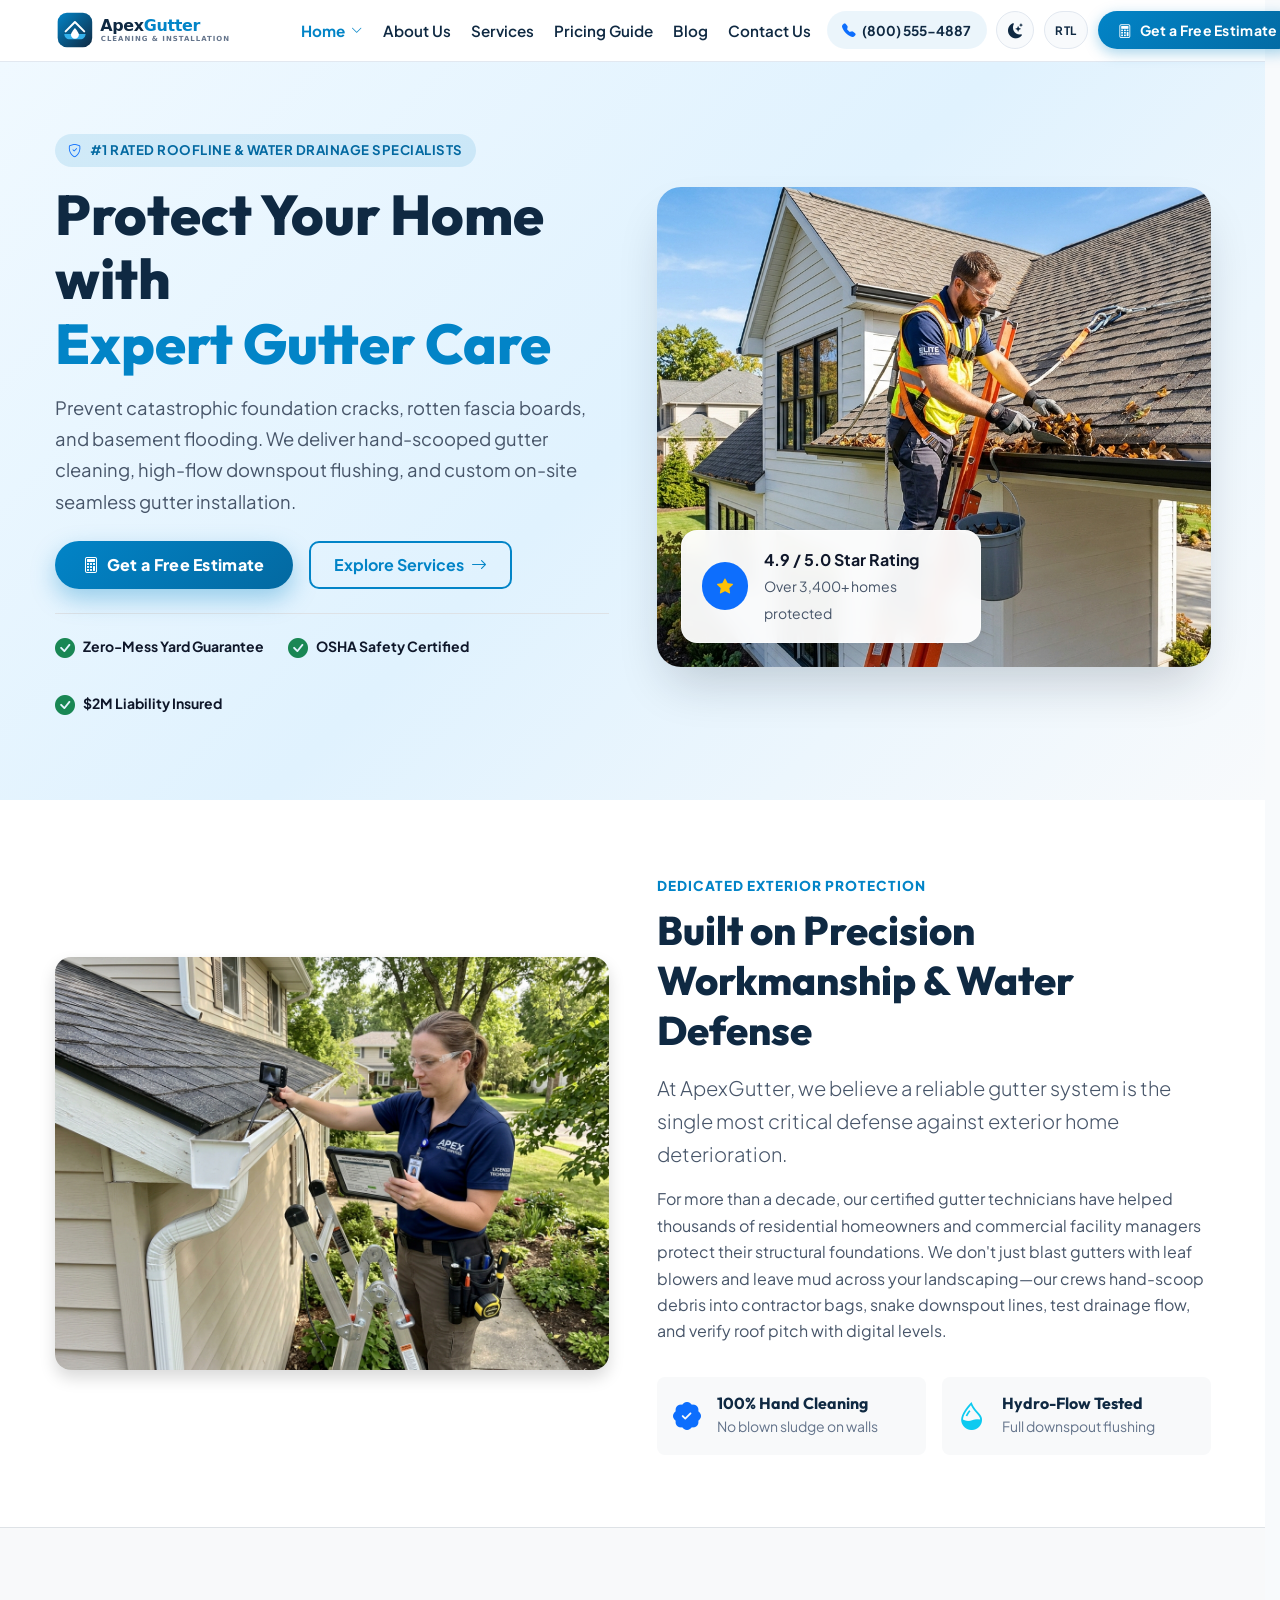
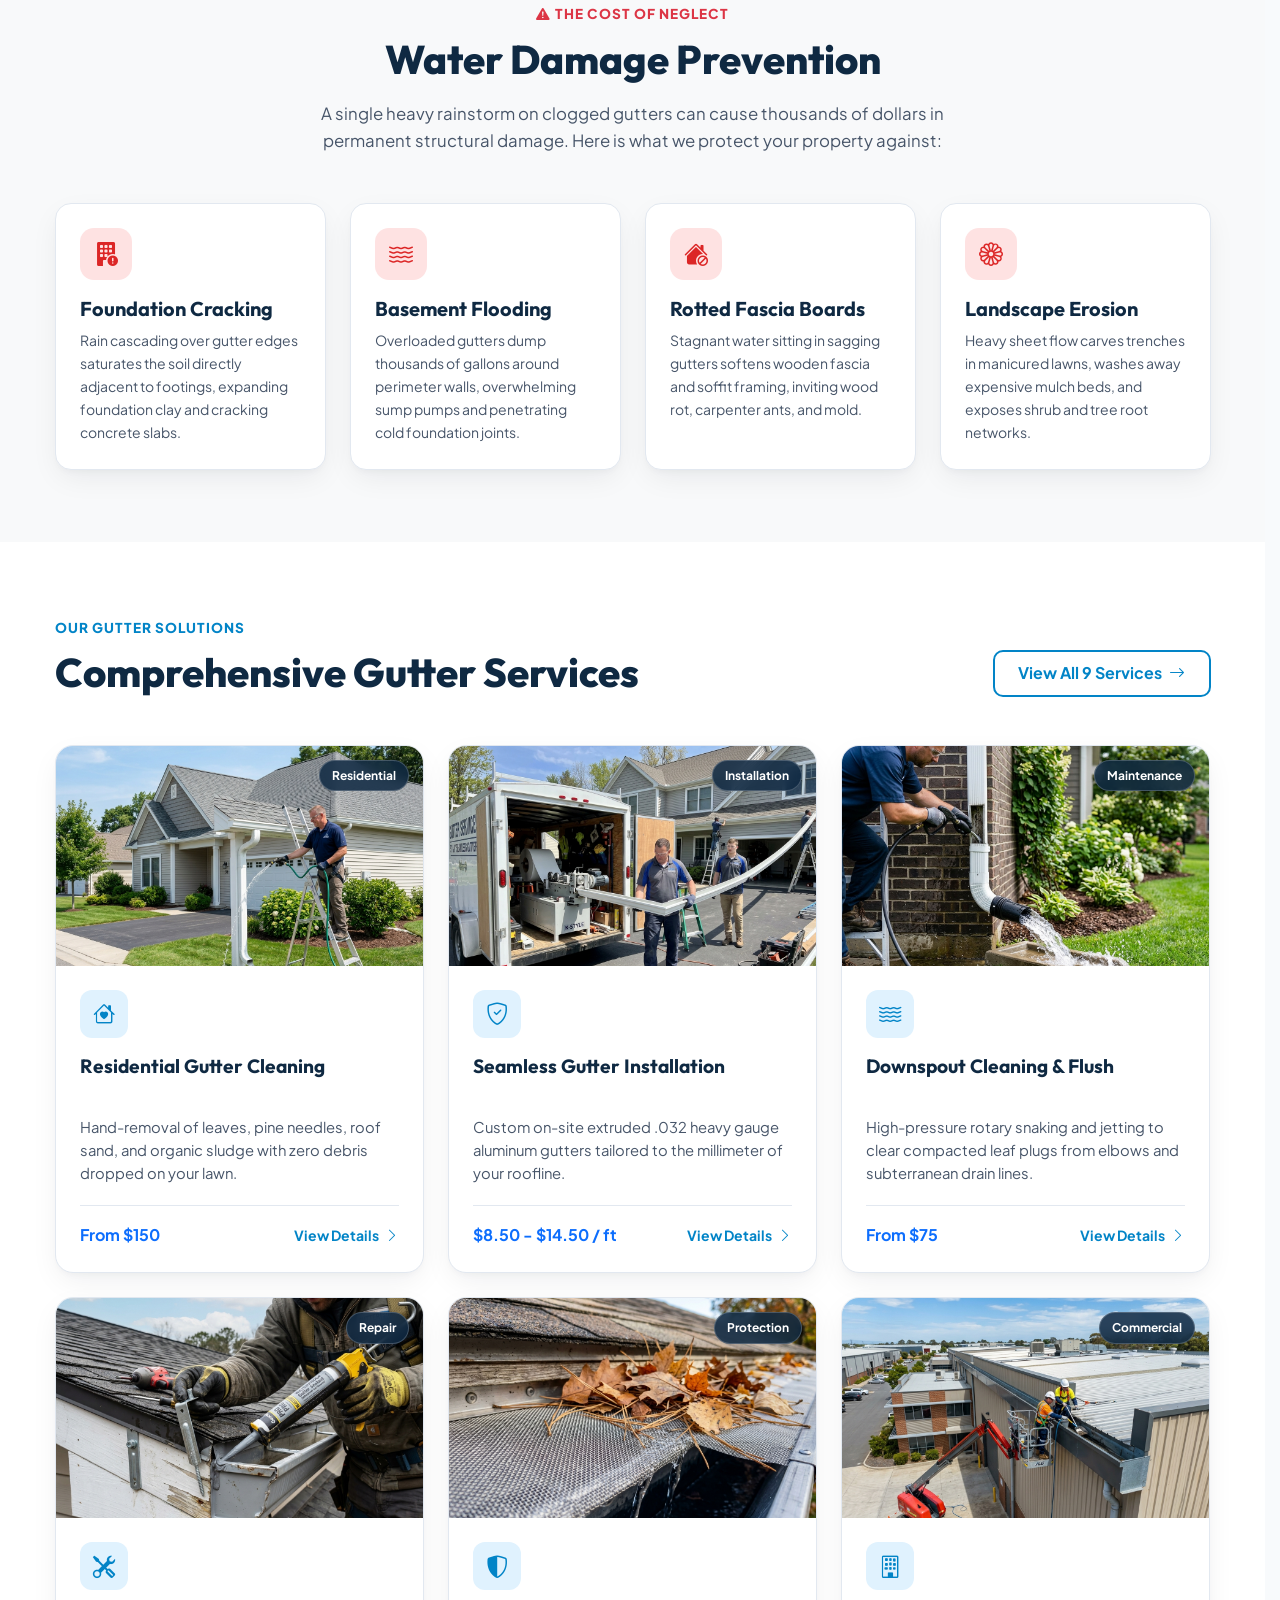
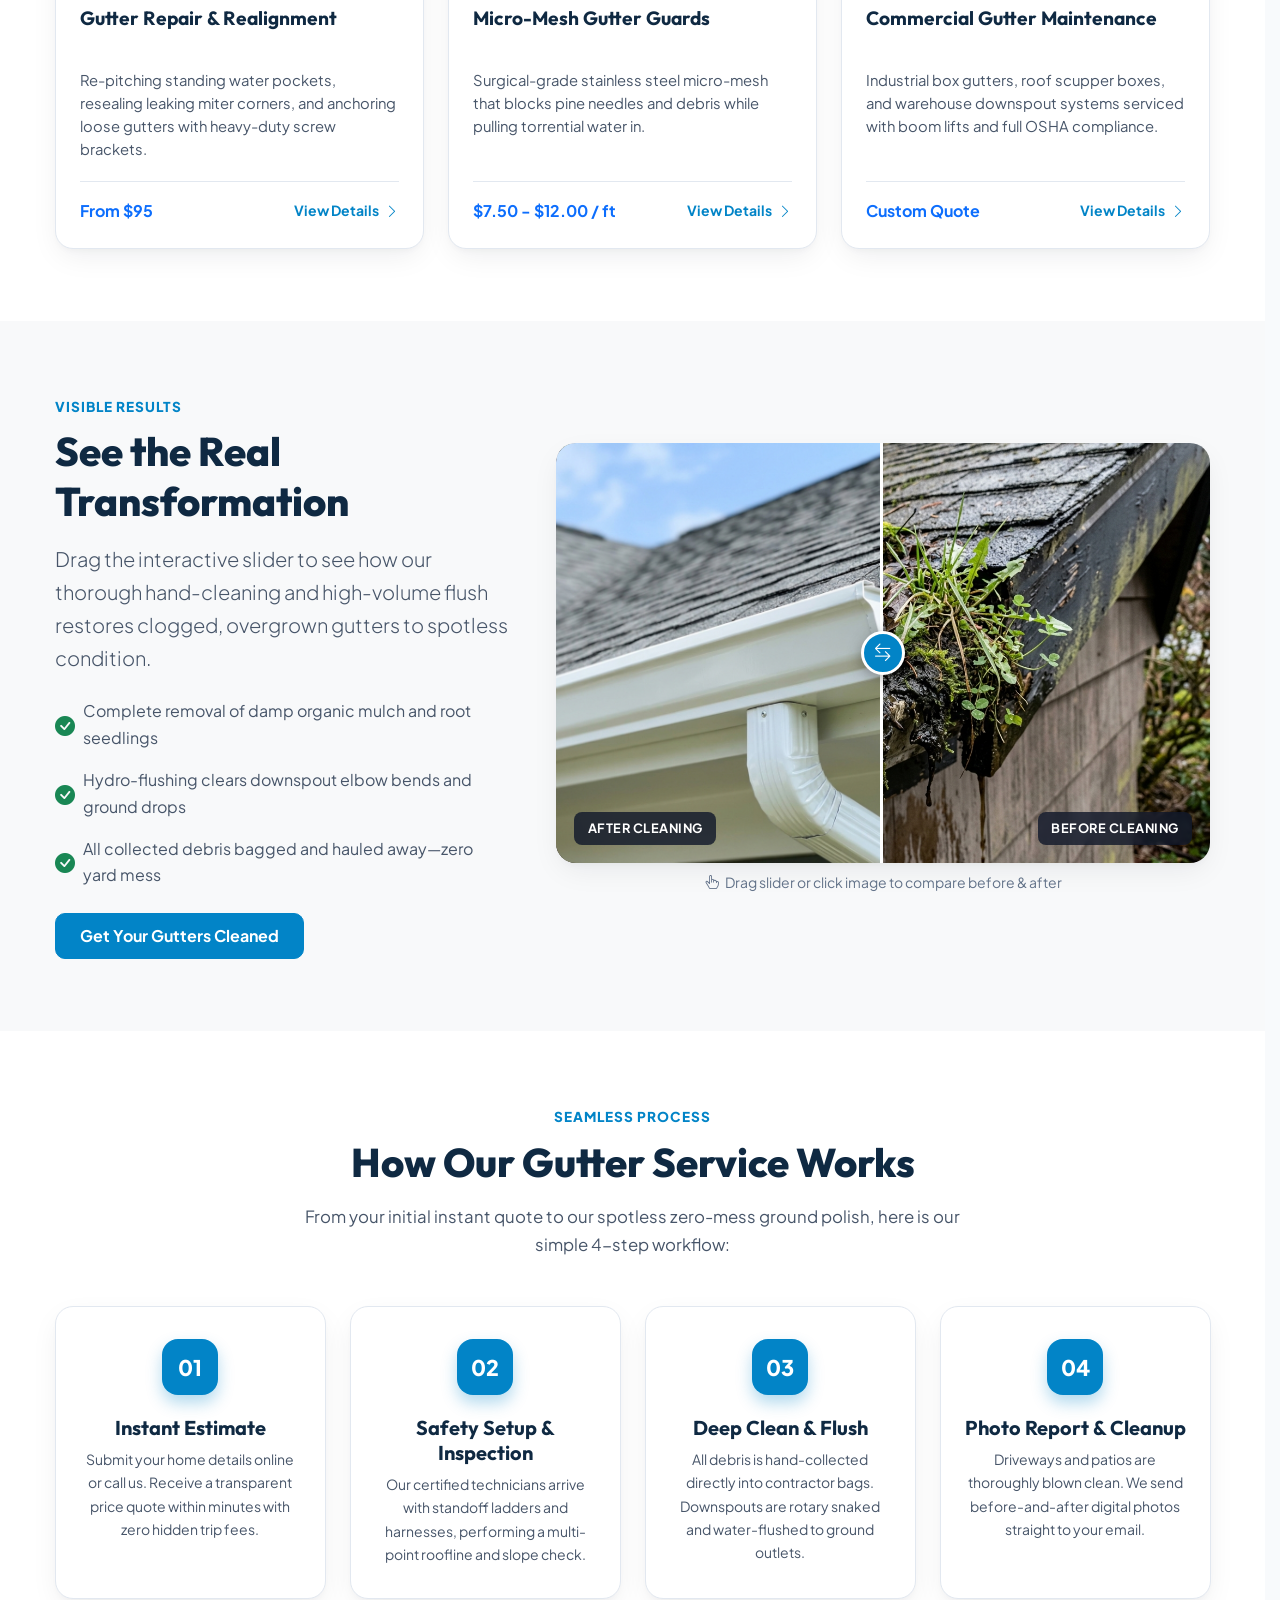
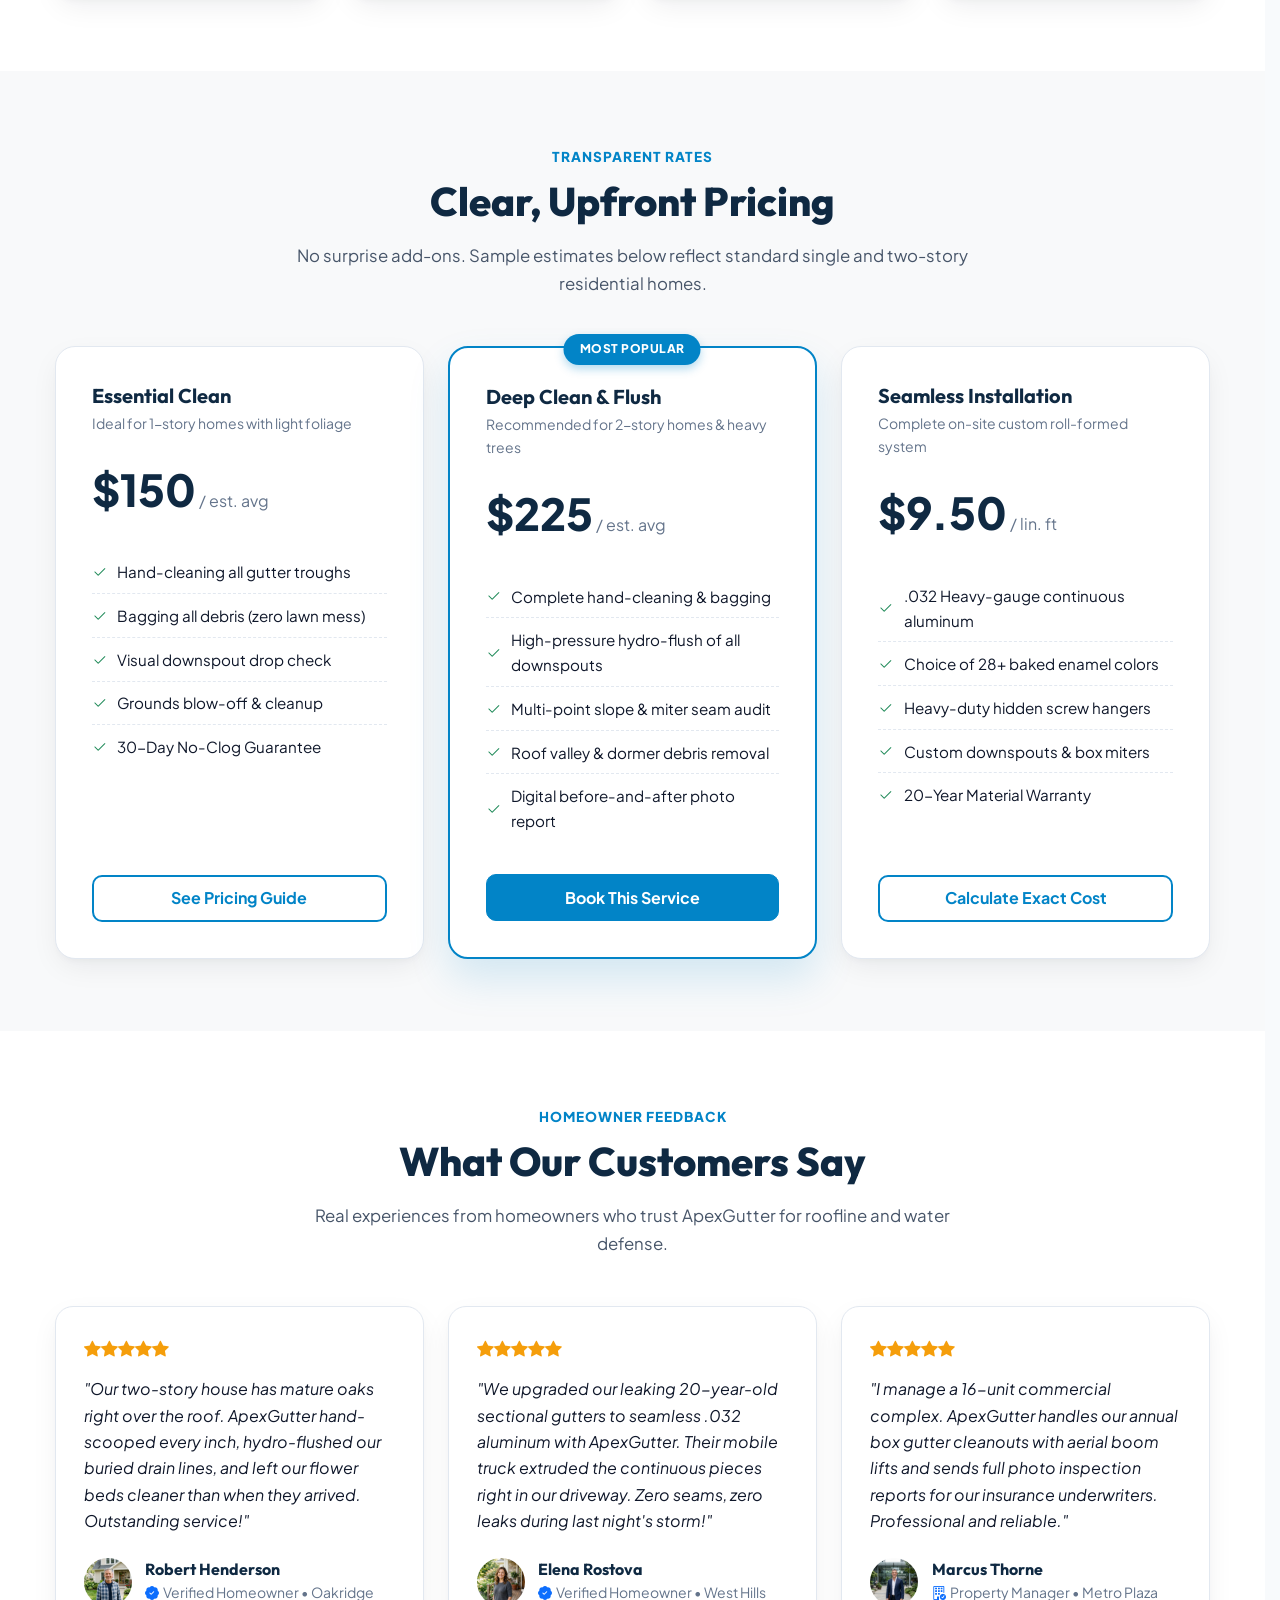
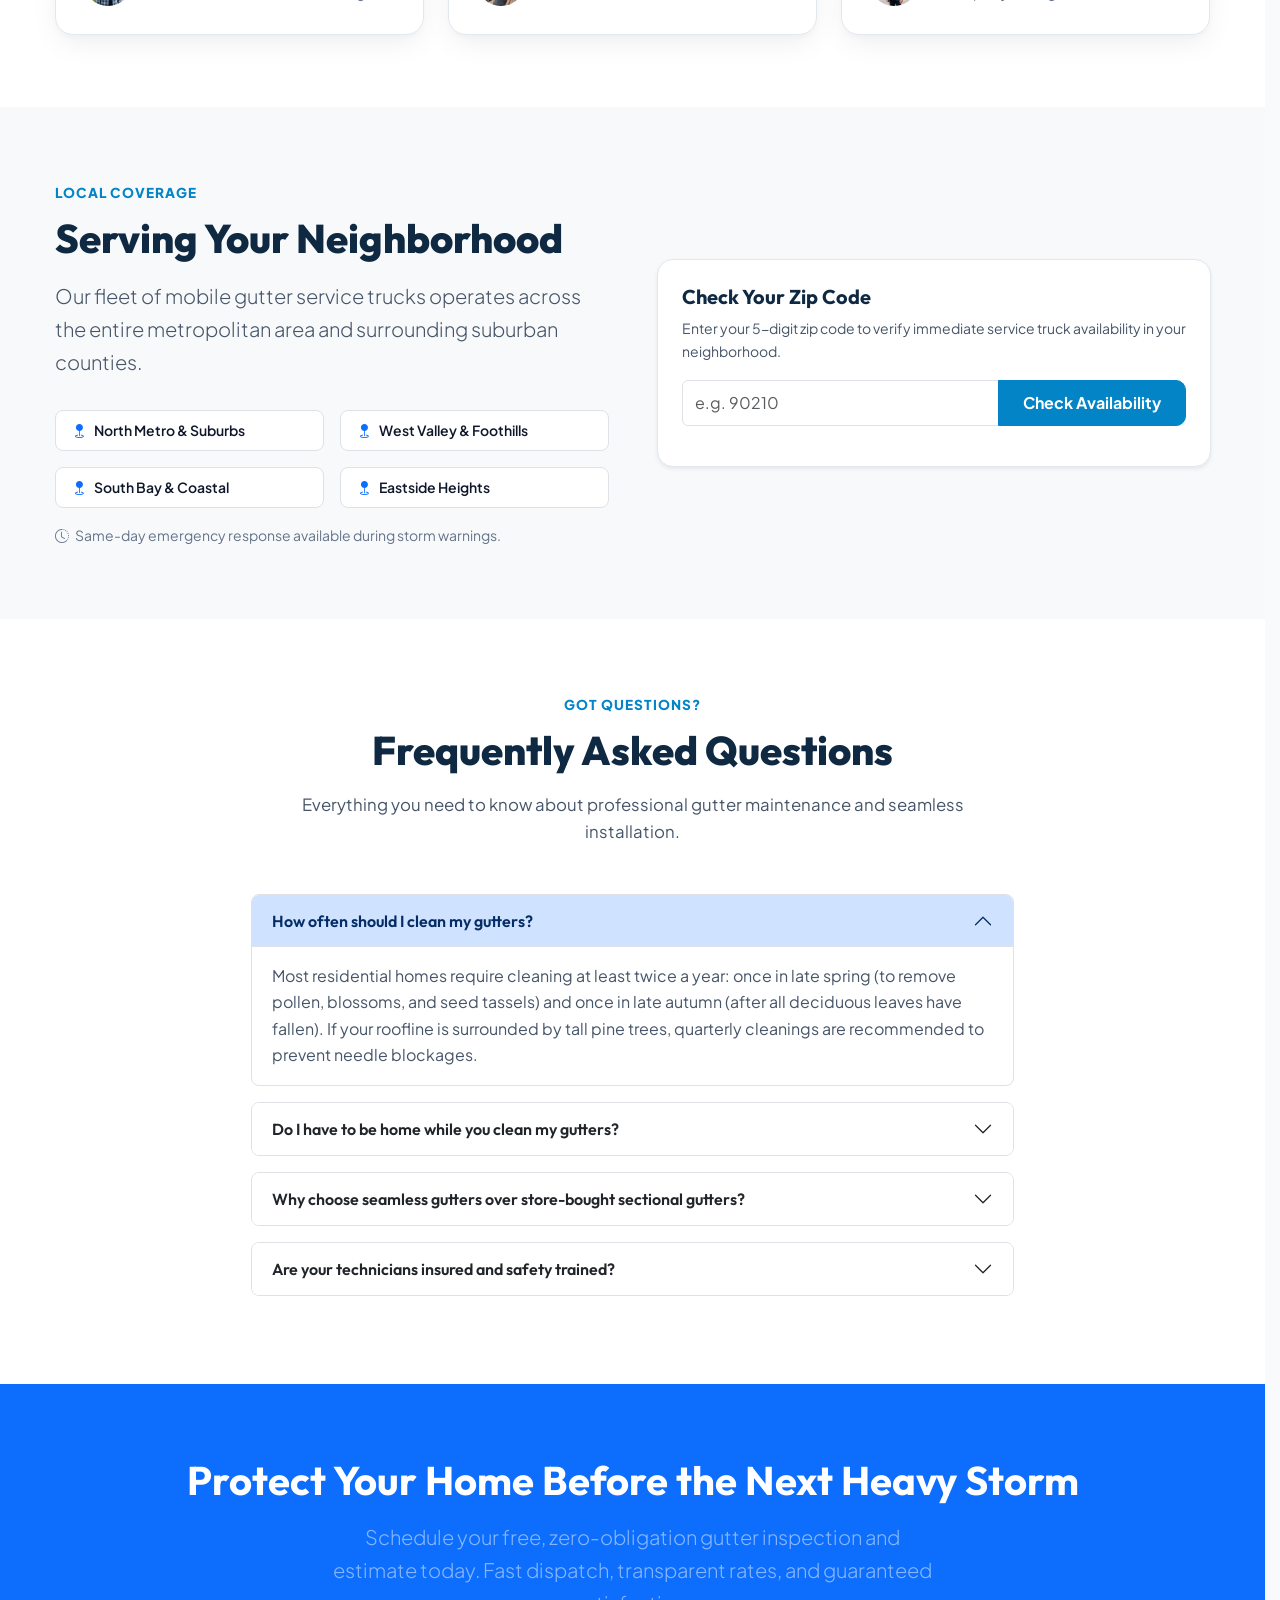
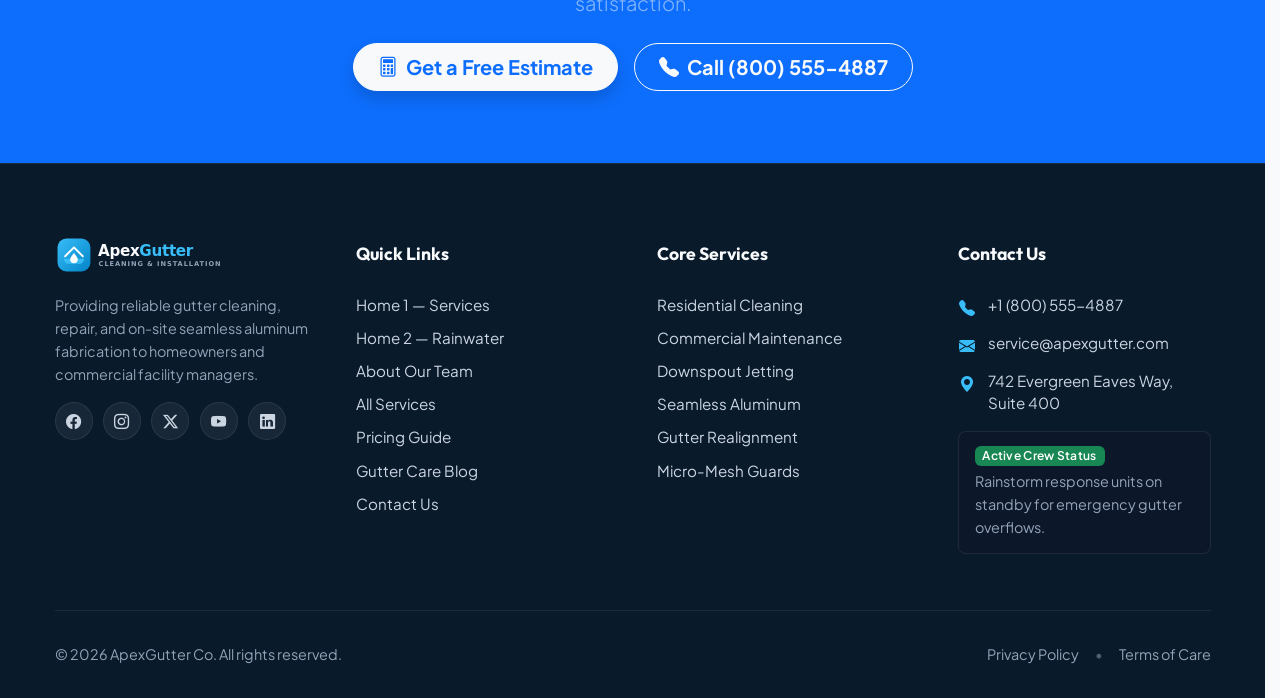
==== index.html @ 0cbb6fa7 "updated version" ====
<!DOCTYPE html>
<html lang="en" data-bs-theme="light">
<head>
  <meta charset="UTF-8">
  <meta name="viewport" content="width=device-width, initial-scale=1.0">
  <title>ApexGutter | Expert Gutter Cleaning & Seamless Installation Service</title>
  <meta name="description" content="Protect your home from costly water damage with ApexGutter. Professional residential & commercial gutter cleaning, downspout clearing, seamless aluminum installation, gutter guard protection, and leak repair. Licensed, insured, OSHA compliant.">
  <meta name="keywords" content="gutter cleaning, seamless gutter installation, gutter repair, downspout cleaning, leaf guard installation, commercial gutter service, residential roof drainage">
  <meta name="theme-color" content="#0284c7">
  <link rel="icon" type="image/svg+xml" href="assets/images/logo/favicon.svg">

  <!-- Google Fonts: Inter, Outfit, Plus Jakarta Sans -->
  <link rel="preconnect" href="https://fonts.googleapis.com">
  <link rel="preconnect" href="https://fonts.gstatic.com" crossorigin>
  <link href="https://fonts.googleapis.com/css2?family=Inter:wght@300;400;500;600;700&family=Outfit:wght@500;600;700;800&family=Plus+Jakarta+Sans:wght@400;500;600;700&display=swap" rel="stylesheet">

  <!-- Vendor CSS: Bootstrap 5.3.3 & Bootstrap Icons (Local with CDN fallback) -->
  <link rel="stylesheet" href="assets/vendor/bootstrap/bootstrap.min.css">
  <link rel="stylesheet" href="https://cdn.jsdelivr.net/npm/bootstrap@5.3.3/dist/css/bootstrap.min.css">
  <link rel="stylesheet" href="assets/vendor/bootstrap-icons/bootstrap-icons.min.css">
  <link rel="stylesheet" href="https://cdn.jsdelivr.net/npm/bootstrap-icons@1.11.3/font/bootstrap-icons.min.css">

  <!-- Custom Core & Utility CSS -->
  <link rel="stylesheet" href="assets/css/style.css">
  <link rel="stylesheet" href="assets/css/dark.css">
  <link rel="stylesheet" href="assets/css/rtl.css" id="rtlStylesheet">
  <link rel="stylesheet" href="assets/css/responsive.css">
<script>(function(){try{var t=localStorage.getItem('apexgutter_theme');if(!t&&window.matchMedia&&window.matchMedia('(prefers-color-scheme: dark)').matches){t='dark';}if(t){document.documentElement.setAttribute('data-bs-theme',t);}var r=localStorage.getItem('apexgutter_rtl')==='true';if(r){document.documentElement.setAttribute('dir','rtl');document.documentElement.setAttribute('lang','ar');}else{document.documentElement.setAttribute('dir','ltr');document.documentElement.setAttribute('lang','en');}}catch(e){}})();</script>
</head>
<body>

    <!-- Single Unified Navigation Header -->
  <header class="site-header sticky-top" id="siteHeader">
    <nav class="navbar navbar-expand-lg" aria-label="Main navigation">
      <div class="container">
        <!-- Brand Logo -->
        <a class="navbar-brand d-flex align-items-center" href="index.html" aria-label="ApexGutter Home">
          <img src="assets/images/logo/logo.svg" alt="ApexGutter Logo" class="brand-logo-img">
        </a>

        <!-- Right Quick Controls on Mobile (Theme, RTL, Hamburger) -->
        <div class="d-flex align-items-center gap-2 d-lg-none ms-auto me-2">
          <button class="nav-icon-btn theme-toggle-btn" type="button" aria-label="Toggle dark mode" title="Toggle Theme">
            <i class="bi bi-moon-stars-fill theme-icon"></i>
          </button>
          <button class="nav-icon-btn nav-rtl-btn rtl-toggle-btn" type="button" aria-label="Toggle text direction" title="Toggle RTL">
            <span class="rtl-badge-text fw-bold">RTL</span>
          </button>
        </div>

        <!-- Mobile Hamburger Toggler -->
        <button class="navbar-toggler border-0 shadow-none p-1" type="button" data-bs-toggle="offcanvas" data-bs-target="#mobileNav" aria-controls="mobileNav" aria-expanded="false" aria-label="Toggle navigation">
          <i class="bi bi-list fs-1 text-primary"></i>
        </button>

        <!-- Desktop Navigation Items -->
        <div class="collapse navbar-collapse d-none d-lg-flex" id="desktopNav">
          <ul class="navbar-nav me-auto align-items-center gap-1">
            <!-- Home Dropdown (Closed by default) -->
            <li class="nav-item dropdown home-dropdown-nav">
              <a class="nav-link dropdown-toggle active" href="#" id="homeMenuDropdown" role="button" data-bs-toggle="dropdown" aria-expanded="false">
                <span>Home</span>
                <i class="bi bi-chevron-down" aria-hidden="true"></i>
              </a>
              <div class="dropdown-menu home-dropdown-menu shadow" aria-labelledby="homeMenuDropdown">
                <a href="index.html" class="home-dropdown-item active">
                  <span class="home-item-title">General Services</span>
                  <span class="home-item-desc">Comprehensive residential gutter care &amp; water protection</span>
                </a>
                <a href="index-2.html" class="home-dropdown-item">
                  <span class="home-item-title">Rainwater &amp; Installation</span>
                  <span class="home-item-desc">Seamless extrusion, flood prevention &amp; instant estimator</span>
                </a>
              </div>
            </li>

            <li class="nav-item"><a class="nav-link" href="about.html">About Us</a></li>
            <li class="nav-item"><a class="nav-link" href="services.html">Services</a></li>
            <li class="nav-item"><a class="nav-link" href="pricing.html">Pricing Guide</a></li>
            <li class="nav-item"><a class="nav-link" href="blog.html">Blog</a></li>
            <li class="nav-item"><a class="nav-link" href="contact.html">Contact Us</a></li>
          </ul>

          <!-- Action Items (Phone, Theme, RTL, CTA) -->
          <div class="header-actions ms-lg-2">
            <a href="tel:+18005554887" class="nav-phone-link d-none d-xl-inline-flex align-items-center">
              <i class="bi bi-telephone-fill text-primary"></i>
              <span>(800) 555-4887</span>
            </a>

            <!-- Theme Toggle -->
            <button class="nav-icon-btn theme-toggle-btn" type="button" aria-label="Toggle dark mode" title="Toggle Light/Dark Theme">
              <i class="bi bi-moon-stars-fill theme-icon"></i>
            </button>

            <!-- RTL Toggle -->
            <button class="nav-icon-btn nav-rtl-btn rtl-toggle-btn" type="button" aria-label="Toggle text direction" title="Toggle RTL Layout">
              <span class="rtl-badge-text fw-bold">RTL</span>
            </button>

            <!-- CTA Button -->
            <button type="button" class="btn btn-cta" data-bs-toggle="modal" data-bs-target="#estimateModal">
              <i class="bi bi-calculator"></i>
              <span>Get a Free Estimate</span>
            </button>
          </div>
        </div>
      </div>
    </nav>

    <!-- Offcanvas Mobile Navigation Menu -->
    <div class="offcanvas offcanvas-end mobile-nav" tabindex="-1" id="mobileNav" aria-labelledby="mobileNavLabel">
      <div class="offcanvas-header border-bottom">
        <a href="index.html" class="text-decoration-none" id="mobileNavLabel">
          <img src="assets/images/logo/logo.svg" alt="ApexGutter Logo" class="brand-logo-img" style="height:38px;">
        </a>
        <button type="button" class="btn-close" data-bs-dismiss="offcanvas" aria-label="Close menu"></button>
      </div>
      <div class="offcanvas-body d-flex flex-column">
        <ul class="navbar-nav mb-4">
          <li class="nav-item dropdown">
            <a class="nav-link dropdown-toggle active d-flex align-items-center gap-2" href="#" id="mobileHomeDropdownToggle" role="button" data-bs-toggle="dropdown" aria-expanded="false">
              <span>Home</span>
              <i class="bi bi-chevron-down" aria-hidden="true"></i>
            </a>
            <ul class="dropdown-menu border-0 shadow-none ps-3 bg-body-tertiary rounded-3" aria-labelledby="mobileHomeDropdownToggle">
              <li><a class="dropdown-item py-2 fw-semibold active" href="index.html">General Services</a></li>
              <li><a class="dropdown-item py-2 fw-semibold" href="index-2.html">Rainwater &amp; Installation</a></li>
            </ul>
          </li>
          <li class="nav-item"><a class="nav-link" href="about.html">About Us</a></li>
          <li class="nav-item"><a class="nav-link" href="services.html">Services</a></li>
          <li class="nav-item"><a class="nav-link" href="pricing.html">Pricing Guide</a></li>
          <li class="nav-item"><a class="nav-link" href="blog.html">Blog</a></li>
          <li class="nav-item"><a class="nav-link" href="contact.html">Contact Us</a></li>
        </ul>

        <div class="mt-auto pt-4 border-top">
          <button type="button" class="btn btn-cta w-100 justify-content-center mb-3" data-bs-toggle="modal" data-bs-target="#estimateModal">
            <i class="bi bi-calculator"></i>
            <span>Get a Free Estimate</span>
          </button>
          <div class="text-center small text-secondary">
            <p class="mb-1"><a href="tel:+18005554887" class="text-decoration-none text-secondary"><i class="bi bi-telephone-fill text-primary me-1"></i>(800) 555-4887</a></p>
            <p class="mb-0"><i class="bi bi-shield-check text-success me-1"></i> Licensed &amp; Fully Insured</p>
          </div>
        </div>
      </div>
    </div>
  </header>

  <main id="main">
    <!-- Hero Section -->
    <section class="hero-section" id="heroHome">
      <div class="container">
        <div class="row align-items-center g-5">
          <div class="col-lg-6">
            <div class="hero-badge mb-3">
              <i class="bi bi-shield-check text-primary"></i>
              <span>#1 Rated Roofline &amp; Water Drainage Specialists</span>
            </div>
            <h1 class="hero-title mb-3">
              Protect Your Home with <span class="highlight">Expert Gutter Care</span>
            </h1>
            <p class="hero-lead mb-4">
              Prevent catastrophic foundation cracks, rotten fascia boards, and basement flooding. We deliver hand-scooped gutter cleaning, high-flow downspout flushing, and custom on-site seamless gutter installation.
            </p>
            <div class="d-flex flex-wrap gap-3 align-items-center mb-4">
              <button type="button" class="btn btn-cta" data-bs-toggle="modal" data-bs-target="#estimateModal">
                <i class="bi bi-calculator"></i>
                <span>Get a Free Estimate</span>
              </button>
              <a href="services.html" class="btn btn-outline-primary">
                <span>Explore Services</span>
                <i class="bi bi-arrow-right ms-1"></i>
              </a>
            </div>
            <div class="d-flex flex-wrap align-items-center gap-4 pt-3 border-top">
              <div class="d-flex align-items-center gap-2">
                <i class="bi bi-check-circle-fill text-success fs-5"></i>
                <span class="small fw-bold">Zero-Mess Yard Guarantee</span>
              </div>
              <div class="d-flex align-items-center gap-2">
                <i class="bi bi-check-circle-fill text-success fs-5"></i>
                <span class="small fw-bold">OSHA Safety Certified</span>
              </div>
              <div class="d-flex align-items-center gap-2">
                <i class="bi bi-check-circle-fill text-success fs-5"></i>
                <span class="small fw-bold">$2M Liability Insured</span>
              </div>
            </div>
          </div>
          <div class="col-lg-6">
            <div class="hero-img-wrap">
              <img src="assets/images/hero/hero-gutter-cleaner.jpg" alt="Professional gutter technician safely cleaning roof gutters from OSHA compliant ladder" class="hero-img">
              <div class="hero-floating-card">
                <div class="rounded-circle bg-primary text-white p-2 d-flex align-items-center justify-content-center" style="width:48px;height:48px;">
                  <i class="bi bi-star-fill text-warning"></i>
                </div>
                <div>
                  <strong class="d-block">4.9 / 5.0 Star Rating</strong>
                  <small class="text-secondary">Over 3,400+ homes protected</small>
                </div>
              </div>
            </div>
          </div>
        </div>
      </div>
    </section>

    <!-- Company Introduction Section -->
    <section class="py-5 bg-white border-bottom" id="introSection">
      <div class="container py-4">
        <div class="row align-items-center g-5">
          <div class="col-lg-6 order-lg-2">
            <span class="section-tag">Dedicated Exterior Protection</span>
            <h2 class="section-title">Built on Precision Workmanship &amp; Water Defense</h2>
            <p class="text-secondary lead">
              At ApexGutter, we believe a reliable gutter system is the single most critical defense against exterior home deterioration.
            </p>
            <p class="text-secondary">
              For more than a decade, our certified gutter technicians have helped thousands of residential homeowners and commercial facility managers protect their structural foundations. We don't just blast gutters with leaf blowers and leave mud across your landscaping—our crews hand-scoop debris into contractor bags, snake downspout lines, test drainage flow, and verify roof pitch with digital levels.
            </p>
            <div class="row g-3 mt-2">
              <div class="col-sm-6">
                <div class="d-flex align-items-center gap-3 p-3 rounded-3 bg-light">
                  <i class="bi bi-patch-check-fill text-primary fs-3"></i>
                  <div>
                    <h6 class="fw-bold mb-0">100% Hand Cleaning</h6>
                    <small class="text-muted">No blown sludge on walls</small>
                  </div>
                </div>
              </div>
              <div class="col-sm-6">
                <div class="d-flex align-items-center gap-3 p-3 rounded-3 bg-light">
                  <i class="bi bi-droplet-half text-info fs-3"></i>
                  <div>
                    <h6 class="fw-bold mb-0">Hydro-Flow Tested</h6>
                    <small class="text-muted">Full downspout flushing</small>
                  </div>
                </div>
              </div>
            </div>
          </div>
          <div class="col-lg-6 order-lg-1">
            <div class="rounded-4 overflow-hidden shadow">
              <img src="assets/images/services/service-inspection.jpg" alt="ApexGutter licensed technician conducting multi-point gutter inspection" class="img-fluid w-100" style="max-height:440px;object-fit:cover;">
            </div>
          </div>
        </div>
      </div>
    </section>

    <!-- Water Damage Prevention Section -->
    <section class="py-5 bg-body-tertiary" id="waterDamagePrevention">
      <div class="container py-4">
        <div class="text-center mb-5">
          <span class="section-tag text-danger"><i class="bi bi-exclamation-triangle-fill me-1"></i>The Cost of Neglect</span>
          <h2 class="section-title">Water Damage Prevention</h2>
          <p class="section-subtitle">
            A single heavy rainstorm on clogged gutters can cause thousands of dollars in permanent structural damage. Here is what we protect your property against:
          </p>
        </div>
        <div class="row g-4">
          <div class="col-md-6 col-lg-3">
            <div class="damage-feature-box">
              <div class="damage-icon-wrap">
                <i class="bi bi-building-fill-exclamation"></i>
              </div>
              <h5 class="fw-bold mb-2">Foundation Cracking</h5>
              <p class="text-secondary small mb-0">
                Rain cascading over gutter edges saturates the soil directly adjacent to footings, expanding foundation clay and cracking concrete slabs.
              </p>
            </div>
          </div>
          <div class="col-md-6 col-lg-3">
            <div class="damage-feature-box">
              <div class="damage-icon-wrap">
                <i class="bi bi-water"></i>
              </div>
              <h5 class="fw-bold mb-2">Basement Flooding</h5>
              <p class="text-secondary small mb-0">
                Overloaded gutters dump thousands of gallons around perimeter walls, overwhelming sump pumps and penetrating cold foundation joints.
              </p>
            </div>
          </div>
          <div class="col-md-6 col-lg-3">
            <div class="damage-feature-box">
              <div class="damage-icon-wrap">
                <i class="bi bi-house-slash-fill"></i>
              </div>
              <h5 class="fw-bold mb-2">Rotted Fascia Boards</h5>
              <p class="text-secondary small mb-0">
                Stagnant water sitting in sagging gutters softens wooden fascia and soffit framing, inviting wood rot, carpenter ants, and mold.
              </p>
            </div>
          </div>
          <div class="col-md-6 col-lg-3">
            <div class="damage-feature-box">
              <div class="damage-icon-wrap">
                <i class="bi bi-flower1"></i>
              </div>
              <h5 class="fw-bold mb-2">Landscape Erosion</h5>
              <p class="text-secondary small mb-0">
                Heavy sheet flow carves trenches in manicured lawns, washes away expensive mulch beds, and exposes shrub and tree root networks.
              </p>
            </div>
          </div>
        </div>
      </div>
    </section>

    <!-- Core Services Overview Grid -->
    <section class="py-5 bg-white" id="featuredServices">
      <div class="container py-4">
        <div class="d-flex flex-wrap justify-content-between align-items-end mb-5 gap-3">
          <div>
            <span class="section-tag">Our Gutter Solutions</span>
            <h2 class="section-title mb-0">Comprehensive Gutter Services</h2>
          </div>
          <a href="services.html" class="btn btn-outline-primary">
            <span>View All 9 Services</span>
            <i class="bi bi-arrow-right ms-1"></i>
          </a>
        </div>
        <div class="row g-4">
          <!-- Service 1: Residential Gutter Cleaning -->
          <div class="col-lg-4 col-md-6 d-flex">
            <div class="service-card">
              <div class="service-card-img-wrap">
                <img src="assets/images/services/service-residential.jpg" alt="Residential Gutter Cleaning Service" class="service-card-img" loading="lazy">
                <span class="service-card-badge">Residential</span>
              </div>
              <div class="service-card-body">
                <div class="service-card-icon"><i class="bi bi-house-heart"></i></div>
                <h4 class="service-card-title"><a href="service-details.html?service=residential-cleaning">Residential Gutter Cleaning</a></h4>
                <p class="service-card-desc">Hand-removal of leaves, pine needles, roof sand, and organic sludge with zero debris dropped on your lawn.</p>
                <div class="service-card-footer">
                  <span class="fw-bold text-primary">From $150</span>
                  <a href="service-details.html?service=residential-cleaning" class="fw-bold text-decoration-none small">
                    View Details <i class="bi bi-chevron-right ms-1"></i>
                  </a>
                </div>
              </div>
            </div>
          </div>

          <!-- Service 2: Seamless Gutter Installation -->
          <div class="col-lg-4 col-md-6 d-flex">
            <div class="service-card">
              <div class="service-card-img-wrap">
                <img src="assets/images/services/service-seamless.jpg" alt="Seamless Gutter Mobile Roll-Forming Machine" class="service-card-img" loading="lazy">
                <span class="service-card-badge">Installation</span>
              </div>
              <div class="service-card-body">
                <div class="service-card-icon"><i class="bi bi-shield-check"></i></div>
                <h4 class="service-card-title"><a href="service-details.html?service=seamless-installation">Seamless Gutter Installation</a></h4>
                <p class="service-card-desc">Custom on-site extruded .032 heavy gauge aluminum gutters tailored to the millimeter of your roofline.</p>
                <div class="service-card-footer">
                  <span class="fw-bold text-primary">$8.50 - $14.50 / ft</span>
                  <a href="service-details.html?service=seamless-installation" class="fw-bold text-decoration-none small">
                    View Details <i class="bi bi-chevron-right ms-1"></i>
                  </a>
                </div>
              </div>
            </div>
          </div>

          <!-- Service 3: Downspout Cleaning & Jetting -->
          <div class="col-lg-4 col-md-6 d-flex">
            <div class="service-card">
              <div class="service-card-img-wrap">
                <img src="assets/images/services/service-downspout.jpg" alt="Downspout Hydro Flushing and Jetting" class="service-card-img" loading="lazy">
                <span class="service-card-badge">Maintenance</span>
              </div>
              <div class="service-card-body">
                <div class="service-card-icon"><i class="bi bi-water"></i></div>
                <h4 class="service-card-title"><a href="service-details.html?service=downspout-cleaning">Downspout Cleaning &amp; Flush</a></h4>
                <p class="service-card-desc">High-pressure rotary snaking and jetting to clear compacted leaf plugs from elbows and subterranean drain lines.</p>
                <div class="service-card-footer">
                  <span class="fw-bold text-primary">From $75</span>
                  <a href="service-details.html?service=downspout-cleaning" class="fw-bold text-decoration-none small">
                    View Details <i class="bi bi-chevron-right ms-1"></i>
                  </a>
                </div>
              </div>
            </div>
          </div>

          <!-- Service 4: Gutter Repair & Realignment -->
          <div class="col-lg-4 col-md-6 d-flex">
            <div class="service-card">
              <div class="service-card-img-wrap">
                <img src="assets/images/services/service-repair.jpg" alt="Technician repairing gutter joints and hidden screw hangers" class="service-card-img" loading="lazy">
                <span class="service-card-badge">Repair</span>
              </div>
              <div class="service-card-body">
                <div class="service-card-icon"><i class="bi bi-tools"></i></div>
                <h4 class="service-card-title"><a href="service-details.html?service=gutter-repair">Gutter Repair &amp; Realignment</a></h4>
                <p class="service-card-desc">Re-pitching standing water pockets, resealing leaking miter corners, and anchoring loose gutters with heavy-duty screw brackets.</p>
                <div class="service-card-footer">
                  <span class="fw-bold text-primary">From $95</span>
                  <a href="service-details.html?service=gutter-repair" class="fw-bold text-decoration-none small">
                    View Details <i class="bi bi-chevron-right ms-1"></i>
                  </a>
                </div>
              </div>
            </div>
          </div>

          <!-- Service 5: Gutter Guard Micro-Mesh -->
          <div class="col-lg-4 col-md-6 d-flex">
            <div class="service-card">
              <div class="service-card-img-wrap">
                <img src="assets/images/services/service-guards.jpg" alt="Stainless steel micro mesh gutter guard filtering leaves and water" class="service-card-img" loading="lazy">
                <span class="service-card-badge">Protection</span>
              </div>
              <div class="service-card-body">
                <div class="service-card-icon"><i class="bi bi-shield-shaded"></i></div>
                <h4 class="service-card-title"><a href="service-details.html?service=gutter-guards">Micro-Mesh Gutter Guards</a></h4>
                <p class="service-card-desc">Surgical-grade stainless steel micro-mesh that blocks pine needles and debris while pulling torrential water in.</p>
                <div class="service-card-footer">
                  <span class="fw-bold text-primary">$7.50 - $12.00 / ft</span>
                  <a href="service-details.html?service=gutter-guards" class="fw-bold text-decoration-none small">
                    View Details <i class="bi bi-chevron-right ms-1"></i>
                  </a>
                </div>
              </div>
            </div>
          </div>

          <!-- Service 6: Commercial Gutter Services -->
          <div class="col-lg-4 col-md-6 d-flex">
            <div class="service-card">
              <div class="service-card-img-wrap">
                <img src="assets/images/services/service-commercial.jpg" alt="Commercial Box Gutter Maintenance with Boom Lift" class="service-card-img" loading="lazy">
                <span class="service-card-badge">Commercial</span>
              </div>
              <div class="service-card-body">
                <div class="service-card-icon"><i class="bi bi-building"></i></div>
                <h4 class="service-card-title"><a href="service-details.html?service=commercial-cleaning">Commercial Gutter Maintenance</a></h4>
                <p class="service-card-desc">Industrial box gutters, roof scupper boxes, and warehouse downspout systems serviced with boom lifts and full OSHA compliance.</p>
                <div class="service-card-footer">
                  <span class="fw-bold text-primary">Custom Quote</span>
                  <a href="service-details.html?service=commercial-cleaning" class="fw-bold text-decoration-none small">
                    View Details <i class="bi bi-chevron-right ms-1"></i>
                  </a>
                </div>
              </div>
            </div>
          </div>
        </div>
      </div>
    </section>

    <!-- Before & After Interactive Showcase -->
    <section class="py-5 bg-body-tertiary" id="beforeAfterSection">
      <div class="container py-4">
        <div class="row align-items-center g-5">
          <div class="col-lg-5">
            <span class="section-tag">Visible Results</span>
            <h2 class="section-title">See the Real Transformation</h2>
            <p class="text-secondary lead">
              Drag the interactive slider to see how our thorough hand-cleaning and high-volume flush restores clogged, overgrown gutters to spotless condition.
            </p>
            <ul class="list-unstyled d-flex flex-column gap-3 text-secondary my-4">
              <li class="d-flex align-items-center gap-2">
                <i class="bi bi-check-circle-fill text-success fs-5"></i>
                <span>Complete removal of damp organic mulch and root seedlings</span>
              </li>
              <li class="d-flex align-items-center gap-2">
                <i class="bi bi-check-circle-fill text-success fs-5"></i>
                <span>Hydro-flushing clears downspout elbow bends and ground drops</span>
              </li>
              <li class="d-flex align-items-center gap-2">
                <i class="bi bi-check-circle-fill text-success fs-5"></i>
                <span>All collected debris bagged and hauled away—zero yard mess</span>
              </li>
            </ul>
            <button type="button" class="btn btn-primary" data-bs-toggle="modal" data-bs-target="#estimateModal">
              Get Your Gutters Cleaned
            </button>
          </div>
          <div class="col-lg-7">
            <!-- Interactive Slider Component -->
            <div class="before-after-container position-relative" aria-label="Interactive before and after gutter cleaning comparison slider">
              <div class="before-image-wrapper">
                <img src="assets/images/projects/project-before.jpg" alt="Before: Clogged gutter overflowing with rotting leaves, moss, and weeds">
                <span class="slider-badge slider-badge-before">Before Cleaning</span>
              </div>
              <div class="after-image-wrapper">
                <img src="assets/images/projects/project-after.jpg" alt="After: Spotless clean gleaming aluminum gutter with unobstructed drainage">
                <span class="slider-badge slider-badge-after">After Cleaning</span>
              </div>
              <div class="slider-handle" aria-hidden="true">
                <i class="bi bi-arrow-left-right"></i>
              </div>
            </div>
            <p class="text-center text-muted small mt-2">
              <i class="bi bi-hand-index-thumb me-1"></i> Drag slider or click image to compare before &amp; after
            </p>
          </div>
        </div>
      </div>
    </section>

    <!-- How Our Service Works -->
    <section class="py-5 bg-white" id="howItWorks">
      <div class="container py-4">
        <div class="text-center mb-5">
          <span class="section-tag">Seamless Process</span>
          <h2 class="section-title">How Our Gutter Service Works</h2>
          <p class="section-subtitle">
            From your initial instant quote to our spotless zero-mess ground polish, here is our simple 4-step workflow:
          </p>
        </div>
        <div class="row g-4">
          <div class="col-md-6 col-lg-3">
            <div class="step-card">
              <div class="step-number-bubble">01</div>
              <h5 class="fw-bold mb-2">Instant Estimate</h5>
              <p class="text-secondary small mb-0">
                Submit your home details online or call us. Receive a transparent price quote within minutes with zero hidden trip fees.
              </p>
            </div>
          </div>
          <div class="col-md-6 col-lg-3">
            <div class="step-card">
              <div class="step-number-bubble">02</div>
              <h5 class="fw-bold mb-2">Safety Setup &amp; Inspection</h5>
              <p class="text-secondary small mb-0">
                Our certified technicians arrive with standoff ladders and harnesses, performing a multi-point roofline and slope check.
              </p>
            </div>
          </div>
          <div class="col-md-6 col-lg-3">
            <div class="step-card">
              <div class="step-number-bubble">03</div>
              <h5 class="fw-bold mb-2">Deep Clean &amp; Flush</h5>
              <p class="text-secondary small mb-0">
                All debris is hand-collected directly into contractor bags. Downspouts are rotary snaked and water-flushed to ground outlets.
              </p>
            </div>
          </div>
          <div class="col-md-6 col-lg-3">
            <div class="step-card">
              <div class="step-number-bubble">04</div>
              <h5 class="fw-bold mb-2">Photo Report &amp; Cleanup</h5>
              <p class="text-secondary small mb-0">
                Driveways and patios are thoroughly blown clean. We send before-and-after digital photos straight to your email.
              </p>
            </div>
          </div>
        </div>
      </div>
    </section>

    <!-- Pricing Preview Section -->
    <section class="py-5 bg-body-tertiary" id="pricingPreview">
      <div class="container py-4">
        <div class="text-center mb-5">
          <span class="section-tag">Transparent Rates</span>
          <h2 class="section-title">Clear, Upfront Pricing</h2>
          <p class="section-subtitle">
            No surprise add-ons. Sample estimates below reflect standard single and two-story residential homes.
          </p>
        </div>
        <div class="row g-4 justify-content-center">
          <div class="col-lg-4 col-md-6">
            <div class="pricing-card">
              <h5 class="fw-bold mb-1">Essential Clean</h5>
              <p class="text-muted small">Ideal for 1-story homes with light foliage</p>
              <div class="pricing-price my-3">$150<span class="fs-6 text-muted fw-normal"> / est. avg</span></div>
              <ul class="pricing-features-list">
                <li><i class="bi bi-check2 text-success fw-bold"></i> Hand-cleaning all gutter troughs</li>
                <li><i class="bi bi-check2 text-success fw-bold"></i> Bagging all debris (zero lawn mess)</li>
                <li><i class="bi bi-check2 text-success fw-bold"></i> Visual downspout drop check</li>
                <li><i class="bi bi-check2 text-success fw-bold"></i> Grounds blow-off &amp; cleanup</li>
                <li><i class="bi bi-check2 text-success fw-bold"></i> 30-Day No-Clog Guarantee</li>
              </ul>
              <a href="pricing.html" class="btn btn-outline-primary w-100">See Pricing Guide</a>
            </div>
          </div>
          <div class="col-lg-4 col-md-6">
            <div class="pricing-card featured">
              <span class="pricing-featured-badge">Most Popular</span>
              <h5 class="fw-bold mb-1">Deep Clean &amp; Flush</h5>
              <p class="text-muted small">Recommended for 2-story homes &amp; heavy trees</p>
              <div class="pricing-price my-3">$225<span class="fs-6 text-muted fw-normal"> / est. avg</span></div>
              <ul class="pricing-features-list">
                <li><i class="bi bi-check2 text-success fw-bold"></i> Complete hand-cleaning &amp; bagging</li>
                <li><i class="bi bi-check2 text-success fw-bold"></i> High-pressure hydro-flush of all downspouts</li>
                <li><i class="bi bi-check2 text-success fw-bold"></i> Multi-point slope &amp; miter seam audit</li>
                <li><i class="bi bi-check2 text-success fw-bold"></i> Roof valley &amp; dormer debris removal</li>
                <li><i class="bi bi-check2 text-success fw-bold"></i> Digital before-and-after photo report</li>
              </ul>
              <button type="button" class="btn btn-primary w-100" data-bs-toggle="modal" data-bs-target="#estimateModal">Book This Service</button>
            </div>
          </div>
          <div class="col-lg-4 col-md-6">
            <div class="pricing-card">
              <h5 class="fw-bold mb-1">Seamless Installation</h5>
              <p class="text-muted small">Complete on-site custom roll-formed system</p>
              <div class="pricing-price my-3">$9.50<span class="fs-6 text-muted fw-normal"> / lin. ft</span></div>
              <ul class="pricing-features-list">
                <li><i class="bi bi-check2 text-success fw-bold"></i> .032 Heavy-gauge continuous aluminum</li>
                <li><i class="bi bi-check2 text-success fw-bold"></i> Choice of 28+ baked enamel colors</li>
                <li><i class="bi bi-check2 text-success fw-bold"></i> Heavy-duty hidden screw hangers</li>
                <li><i class="bi bi-check2 text-success fw-bold"></i> Custom downspouts &amp; box miters</li>
                <li><i class="bi bi-check2 text-success fw-bold"></i> 20-Year Material Warranty</li>
              </ul>
              <a href="pricing.html" class="btn btn-outline-primary w-100">Calculate Exact Cost</a>
            </div>
          </div>
        </div>
      </div>
    </section>

    <!-- Verified Customer Testimonials -->
    <section class="py-5 bg-white" id="testimonials">
      <div class="container py-4">
        <div class="text-center mb-5">
          <span class="section-tag">Homeowner Feedback</span>
          <h2 class="section-title">What Our Customers Say</h2>
          <p class="section-subtitle">Real experiences from homeowners who trust ApexGutter for roofline and water defense.</p>
        </div>
        <div class="row g-4">
          <div class="col-lg-4 col-md-6">
            <div class="testimonial-card">
              <div class="star-rating">
                <i class="bi bi-star-fill"></i><i class="bi bi-star-fill"></i><i class="bi bi-star-fill"></i><i class="bi bi-star-fill"></i><i class="bi bi-star-fill"></i>
              </div>
              <p class="testimonial-text">
                "Our two-story house has mature oaks right over the roof. ApexGutter hand-scooped every inch, hydro-flushed our buried drain lines, and left our flower beds cleaner than when they arrived. Outstanding service!"
              </p>
              <div class="testimonial-client">
                <img src="assets/images/clients/client-1.jpg" alt="Robert Henderson, Homeowner client" class="client-avatar">
                <div>
                  <h6 class="fw-bold mb-0">Robert Henderson</h6>
                  <small class="text-muted"><i class="bi bi-patch-check-fill text-primary me-1"></i>Verified Homeowner • Oakridge</small>
                </div>
              </div>
            </div>
          </div>
          <div class="col-lg-4 col-md-6">
            <div class="testimonial-card">
              <div class="star-rating">
                <i class="bi bi-star-fill"></i><i class="bi bi-star-fill"></i><i class="bi bi-star-fill"></i><i class="bi bi-star-fill"></i><i class="bi bi-star-fill"></i>
              </div>
              <p class="testimonial-text">
                "We upgraded our leaking 20-year-old sectional gutters to seamless .032 aluminum with ApexGutter. Their mobile truck extruded the continuous pieces right in our driveway. Zero seams, zero leaks during last night's storm!"
              </p>
              <div class="testimonial-client">
                <img src="assets/images/clients/client-2.jpg" alt="Elena Rostova, Homeowner client" class="client-avatar">
                <div>
                  <h6 class="fw-bold mb-0">Elena Rostova</h6>
                  <small class="text-muted"><i class="bi bi-patch-check-fill text-primary me-1"></i>Verified Homeowner • West Hills</small>
                </div>
              </div>
            </div>
          </div>
          <div class="col-lg-4 col-md-6">
            <div class="testimonial-card">
              <div class="star-rating">
                <i class="bi bi-star-fill"></i><i class="bi bi-star-fill"></i><i class="bi bi-star-fill"></i><i class="bi bi-star-fill"></i><i class="bi bi-star-fill"></i>
              </div>
              <p class="testimonial-text">
                "I manage a 16-unit commercial complex. ApexGutter handles our annual box gutter cleanouts with aerial boom lifts and sends full photo inspection reports for our insurance underwriters. Professional and reliable."
              </p>
              <div class="testimonial-client">
                <img src="assets/images/clients/client-3.jpg" alt="Marcus Thorne, Commercial property manager" class="client-avatar">
                <div>
                  <h6 class="fw-bold mb-0">Marcus Thorne</h6>
                  <small class="text-muted"><i class="bi bi-building-check text-primary me-1"></i>Property Manager • Metro Plaza</small>
                </div>
              </div>
            </div>
          </div>
        </div>
      </div>
    </section>

    <!-- Service Area Quick Checker -->
    <section class="py-5 bg-body-tertiary" id="serviceArea">
      <div class="container py-4">
        <div class="row align-items-center g-5">
          <div class="col-lg-6">
            <span class="section-tag">Local Coverage</span>
            <h2 class="section-title">Serving Your Neighborhood</h2>
            <p class="text-secondary lead">
              Our fleet of mobile gutter service trucks operates across the entire metropolitan area and surrounding suburban counties.
            </p>
            <div class="row g-2 g-sm-3 my-3">
              <div class="col-sm-6 col-12">
                <div class="p-2 px-3 border rounded-3 bg-white small fw-semibold d-flex align-items-center">
                  <i class="bi bi-geo-fill text-primary me-2"></i> North Metro &amp; Suburbs
                </div>
              </div>
              <div class="col-sm-6 col-12">
                <div class="p-2 px-3 border rounded-3 bg-white small fw-semibold d-flex align-items-center">
                  <i class="bi bi-geo-fill text-primary me-2"></i> West Valley &amp; Foothills
                </div>
              </div>
              <div class="col-sm-6 col-12">
                <div class="p-2 px-3 border rounded-3 bg-white small fw-semibold d-flex align-items-center">
                  <i class="bi bi-geo-fill text-primary me-2"></i> South Bay &amp; Coastal
                </div>
              </div>
              <div class="col-sm-6 col-12">
                <div class="p-2 px-3 border rounded-3 bg-white small fw-semibold d-flex align-items-center">
                  <i class="bi bi-geo-fill text-primary me-2"></i> Eastside Heights
                </div>
              </div>
            </div>
            <p class="small text-muted mb-0">
              <i class="bi bi-clock-history me-1"></i> Same-day emergency response available during storm warnings.
            </p>
          </div>
          <div class="col-lg-6">
            <div class="service-checker-box p-4 rounded-4 shadow-sm bg-white">
              <h5 class="fw-bold mb-2">Check Your Zip Code</h5>
              <p class="small text-secondary mb-3">Enter your 5-digit zip code to verify immediate service truck availability in your neighborhood.</p>
              <div class="input-group mb-3">
                <input type="text" id="zipCheckInput" class="form-control" placeholder="e.g. 90210" maxlength="5">
                <button class="btn btn-primary" type="button" id="zipCheckBtn">Check Availability</button>
              </div>
              <div id="zipResult" class="small py-2 px-3 rounded-3 d-none"></div>
            </div>
          </div>
        </div>
      </div>
    </section>

    <!-- Frequently Asked Questions -->
    <section class="py-5 bg-white" id="faqSection">
      <div class="container py-4">
        <div class="text-center mb-5">
          <span class="section-tag">Got Questions?</span>
          <h2 class="section-title">Frequently Asked Questions</h2>
          <p class="section-subtitle">Everything you need to know about professional gutter maintenance and seamless installation.</p>
        </div>
        <div class="row justify-content-center">
          <div class="col-lg-8">
            <div class="accordion" id="homeFaqAccordion">
              <div class="accordion-item mb-3 border rounded-3 overflow-hidden">
                <h3 class="accordion-header" id="headingOne">
                  <button class="accordion-button fw-semibold" type="button" data-bs-toggle="collapse" data-bs-target="#collapseOne" aria-expanded="true" aria-controls="collapseOne">
                    How often should I clean my gutters?
                  </button>
                </h3>
                <div id="collapseOne" class="accordion-collapse collapse show" aria-labelledby="headingOne" data-bs-parent="#homeFaqAccordion">
                  <div class="accordion-body text-secondary">
                    Most residential homes require cleaning at least twice a year: once in late spring (to remove pollen, blossoms, and seed tassels) and once in late autumn (after all deciduous leaves have fallen). If your roofline is surrounded by tall pine trees, quarterly cleanings are recommended to prevent needle blockages.
                  </div>
                </div>
              </div>

              <div class="accordion-item mb-3 border rounded-3 overflow-hidden">
                <h3 class="accordion-header" id="headingTwo">
                  <button class="accordion-button collapsed fw-semibold" type="button" data-bs-toggle="collapse" data-bs-target="#collapseTwo" aria-expanded="false" aria-controls="collapseTwo">
                    Do I have to be home while you clean my gutters?
                  </button>
                </h3>
                <div id="collapseTwo" class="accordion-collapse collapse" aria-labelledby="headingTwo" data-bs-parent="#homeFaqAccordion">
                  <div class="accordion-body text-secondary">
                    No! As long as our crews have exterior access around your property (gates unlocked, dogs kept inside, and an outdoor water spigot turned on for downspout testing), we can complete the work while you are away. We send before-and-after photos directly to your smartphone.
                  </div>
                </div>
              </div>

              <div class="accordion-item mb-3 border rounded-3 overflow-hidden">
                <h3 class="accordion-header" id="headingThree">
                  <button class="accordion-button collapsed fw-semibold" type="button" data-bs-toggle="collapse" data-bs-target="#collapseThree" aria-expanded="false" aria-controls="collapseThree">
                    Why choose seamless gutters over store-bought sectional gutters?
                  </button>
                </h3>
                <div id="collapseThree" class="accordion-collapse collapse" aria-labelledby="headingThree" data-bs-parent="#homeFaqAccordion">
                  <div class="accordion-body text-secondary">
                    Sectional gutters have seams every 10 feet. Over time, temperature swings cause joints to leak, sag, and catch debris. Seamless gutters are custom-extruded on-site in a continuous length, eliminating 99% of leak points and providing superior hydraulic flow and curb appeal.
                  </div>
                </div>
              </div>

              <div class="accordion-item mb-3 border rounded-3 overflow-hidden">
                <h3 class="accordion-header" id="headingFour">
                  <button class="accordion-button collapsed fw-semibold" type="button" data-bs-toggle="collapse" data-bs-target="#collapseFour" aria-expanded="false" aria-controls="collapseFour">
                    Are your technicians insured and safety trained?
                  </button>
                </h3>
                <div id="collapseFour" class="accordion-collapse collapse" aria-labelledby="headingFour" data-bs-parent="#homeFaqAccordion">
                  <div class="accordion-body text-secondary">
                    Yes. All ApexGutter technicians are fully covered by a $2,000,000 General Liability policy and Workers' Compensation. Crews use OSHA-compliant harness tie-offs and specialized ladder standoffs that protect your gutters and roof shingles from scratches and dents.
                  </div>
                </div>
              </div>
            </div>
          </div>
        </div>
      </div>
    </section>

    <!-- Bottom Call To Action Banner -->
    <section class="py-5 bg-primary text-white" id="ctaBanner">
      <div class="container py-4 text-center">
        <h2 class="display-6 fw-bold mb-3 text-white">Protect Your Home Before the Next Heavy Storm</h2>
        <p class="lead mb-4 text-white-50 max-w-600 mx-auto">
          Schedule your free, zero-obligation gutter inspection and estimate today. Fast dispatch, transparent rates, and guaranteed satisfaction.
        </p>
        <div class="d-flex flex-wrap justify-content-center gap-3">
          <button type="button" class="btn btn-light btn-lg rounded-pill px-4 fw-bold text-primary shadow" data-bs-toggle="modal" data-bs-target="#estimateModal">
            <i class="bi bi-calculator me-1"></i> Get a Free Estimate
          </button>
          <a href="tel:+18005554887" class="btn btn-outline-light btn-lg rounded-pill px-4 fw-bold">
            <i class="bi bi-telephone-fill me-1"></i> Call (800) 555-4887
          </a>
        </div>
      </div>
    </section>
  </main>

  <!-- Site Footer -->
  <footer class="site-footer">
    <div class="container">
      <div class="row g-4 g-lg-5">
        <div class="col-lg-3 col-md-6 mb-4 mb-lg-0">
          <div class="footer-brand-wrap">
            <a href="index.html" aria-label="ApexGutter Home">
              <img src="assets/images/logo/logo-dark.svg" alt="ApexGutter Logo" class="brand-logo-img">
            </a>
          </div>
          <p class="small text-secondary mb-3">
            Providing reliable gutter cleaning, repair, and on-site seamless aluminum fabrication to homeowners and commercial facility managers.
          </p>
          <div class="footer-social">
            <a href="https://facebook.com" target="_blank" rel="noopener noreferrer" class="footer-social-link" aria-label="Facebook"><i class="bi bi-facebook"></i></a>
            <a href="https://instagram.com" target="_blank" rel="noopener noreferrer" class="footer-social-link" aria-label="Instagram"><i class="bi bi-instagram"></i></a>
            <a href="https://twitter.com" target="_blank" rel="noopener noreferrer" class="footer-social-link" aria-label="Twitter X"><i class="bi bi-twitter-x"></i></a>
            <a href="https://youtube.com" target="_blank" rel="noopener noreferrer" class="footer-social-link" aria-label="YouTube"><i class="bi bi-youtube"></i></a>
            <a href="https://linkedin.com" target="_blank" rel="noopener noreferrer" class="footer-social-link" aria-label="LinkedIn"><i class="bi bi-linkedin"></i></a>
          </div>
        </div>
        <div class="col-lg-3 col-md-6 mb-4 mb-lg-0">
          <h5>Quick Links</h5>
          <ul class="footer-links">
            <li><a href="index.html">Home 1 — Services</a></li>
            <li><a href="index-2.html">Home 2 — Rainwater</a></li>
            <li><a href="about.html">About Our Team</a></li>
            <li><a href="services.html">All Services</a></li>
            <li><a href="pricing.html">Pricing Guide</a></li>
            <li><a href="blog.html">Gutter Care Blog</a></li>
            <li><a href="contact.html">Contact Us</a></li>
          </ul>
        </div>
        <div class="col-lg-3 col-md-6 mb-4 mb-lg-0">
          <h5>Core Services</h5>
          <ul class="footer-links">
            <li><a href="service-details.html?service=residential-cleaning">Residential Cleaning</a></li>
            <li><a href="service-details.html?service=commercial-cleaning">Commercial Maintenance</a></li>
            <li><a href="service-details.html?service=downspout-cleaning">Downspout Jetting</a></li>
            <li><a href="service-details.html?service=seamless-installation">Seamless Aluminum</a></li>
            <li><a href="service-details.html?service=gutter-repair">Gutter Realignment</a></li>
            <li><a href="service-details.html?service=gutter-guards">Micro-Mesh Guards</a></li>
          </ul>
        </div>
        <div class="col-lg-3 col-md-6 mb-4 mb-lg-0">
          <h5>Contact Us</h5>
          <ul class="footer-links footer-contact-list">
            <li>
              <i class="bi bi-telephone-fill footer-contact-icon"></i>
              <a href="tel:+18005554887"><bdi>+1 (800) 555-4887</bdi></a>
            </li>
            <li>
              <i class="bi bi-envelope-fill footer-contact-icon"></i>
              <a href="mailto:service@apexgutter.com"><bdi>service@apexgutter.com</bdi></a>
            </li>
            <li>
              <i class="bi bi-geo-alt-fill footer-contact-icon"></i>
              <span>742 Evergreen Eaves Way, Suite 400</span>
            </li>
          </ul>
          <div class="footer-status-box">
            <div class="d-flex align-items-center gap-2 mb-1">
              <span class="badge bg-success">Active Crew Status</span>
            </div>
            <p class="text-secondary small">Rainstorm response units on standby for emergency gutter overflows.</p>
          </div>
        </div>
      </div>
      <div class="footer-bottom d-flex flex-wrap justify-content-between align-items-center gap-3">
        <p class="mb-0 text-secondary" dir="auto">&copy; 2026 ApexGutter Co. All rights reserved.</p>
        <div class="d-flex align-items-center gap-3 text-secondary small">
          <a href="privacy-policy.html">Privacy Policy</a>
          <span class="text-secondary opacity-50">•</span>
          <a href="terms-of-care.html">Terms of Care</a>
        </div>
      </div>
    </div>
  </footer>

  <!-- Floating Back To Top Button -->
  <button id="backToTopBtn" class="back-to-top-btn" aria-label="Scroll back to top" title="Back to top">
    <i class="bi bi-chevron-up"></i>
  </button>

  <!-- Free Estimate Request Modal (Shared Component) -->
  <div class="modal fade" id="estimateModal" tabindex="-1" aria-labelledby="estimateModalLabel" aria-hidden="true">
    <div class="modal-dialog modal-dialog-centered modal-lg">
      <div class="modal-content rounded-4 border-0 shadow-lg overflow-hidden">
        <div class="modal-header bg-primary text-white py-3">
          <h5 class="modal-title d-flex align-items-center gap-2" id="estimateModalLabel">
            <i class="bi bi-calculator"></i>
            <span>Request a Free Gutter Estimate</span>
          </h5>
          <button type="button" class="btn-close btn-close-white" data-bs-dismiss="modal" aria-label="Close"></button>
        </div>
        <div class="modal-body p-4">
          <p class="text-secondary small mb-3">
            Fill out your property details below. Our estimation calculator matches your roofline measurements with our local service rates.
          </p>
          <form id="modalEstimateForm" class="needs-validation" novalidate>
            <div class="row g-3">
              <div class="col-md-6">
                <label for="modalFullName" class="form-label small fw-bold">Full Name *</label>
                <input type="text" class="form-control" id="modalFullName" name="name" placeholder="John Smith" required>
                <div class="invalid-feedback">Please enter your name.</div>
              </div>
              <div class="col-md-6">
                <label for="modalEmail" class="form-label small fw-bold">Email Address *</label>
                <input type="email" class="form-control" id="modalEmail" name="email" placeholder="john@example.com" required>
                <div class="invalid-feedback">Please enter a valid email address.</div>
              </div>
              <div class="col-md-6">
                <label for="modalPhone" class="form-label small fw-bold">Phone Number *</label>
                <input type="tel" class="form-control" id="modalPhone" name="phone" placeholder="(555) 000-0000" required>
                <div class="invalid-feedback">Please enter a valid 10-digit phone number.</div>
              </div>
              <div class="col-md-6">
                <label for="modalServiceType" class="form-label small fw-bold">Service Required *</label>
                <select class="form-select" id="modalServiceType" name="service" required>
                  <option value="" selected disabled>Select a gutter service...</option>
                  <option value="residential-cleaning">Residential Gutter Cleaning &amp; Flush</option>
                  <option value="commercial-cleaning">Commercial Gutter Maintenance</option>
                  <option value="downspout-cleaning">Downspout Cleaning &amp; Jetting</option>
                  <option value="seamless-installation">Seamless Aluminum Installation</option>
                  <option value="gutter-repair">Gutter Repair &amp; Realignment</option>
                  <option value="gutter-guards">Micro-Mesh Gutter Guards</option>
                  <option value="gutter-inspection">Multi-Point Gutter Inspection</option>
                  <option value="seasonal-maintenance">Seasonal Maintenance Membership</option>
                </select>
                <div class="invalid-feedback">Please choose a service.</div>
              </div>
              <div class="col-12">
                <label for="modalMessage" class="form-label small fw-bold">Property Details / Estimate Notes</label>
                <textarea class="form-control" id="modalMessage" name="message" rows="3" placeholder="Approximate home stories, linear footage, or specific water issues..."></textarea>
              </div>
              <div class="col-12">
                <div class="form-check">
                  <input class="form-check-input" type="checkbox" value="agreed" id="modalPrivacyAgree" name="agree" required>
                  <label class="form-check-label small text-secondary" for="modalPrivacyAgree">
                    I agree to receive a free estimate and accept the terms of exterior demonstration service.
                  </label>
                  <div class="invalid-feedback">You must check the agreement box before submitting.</div>
                </div>
              </div>
            </div>
            <div class="d-flex justify-content-end gap-2 mt-4 pt-3 border-top">
              <button type="button" class="btn btn-outline-secondary rounded-pill px-4" data-bs-dismiss="modal">Cancel</button>
              <button type="submit" class="btn btn-primary rounded-pill px-4 fw-bold">
                <i class="bi bi-send me-1"></i> Submit Demo Request
              </button>
            </div>
          </form>
        </div>
      </div>
    </div>
  </div>

  <!-- Scripts -->
  <script src="assets/vendor/bootstrap/bootstrap.bundle.min.js"></script>
  <script>if (typeof bootstrap === "undefined") { document.write('<script src="https://cdn.jsdelivr.net/npm/bootstrap@5.3.3/dist/js/bootstrap.bundle.min.js"><\/script>'); }</script>
  <script src="assets/js/services-data.js"></script>
  <script src="assets/js/blog-data.js"></script>
  <script src="assets/js/calculator.js"></script>
  <script src="assets/js/form-validation.js"></script>
  <script src="assets/js/main.js"></script>

  <!-- Zip Code Checker Inline Script -->
  <script>
    document.addEventListener('DOMContentLoaded', function() {
      const zipBtn = document.getElementById('zipCheckBtn');
      const zipInput = document.getElementById('zipCheckInput');
      const zipResult = document.getElementById('zipResult');

      if (zipBtn && zipInput && zipResult) {
        zipBtn.addEventListener('click', function() {
          const zip = zipInput.value.trim();
          if (zip.length !== 5 || isNaN(zip)) {
            zipResult.className = 'small py-2 px-3 rounded-3 alert alert-danger mb-0 mt-2';
            zipResult.innerHTML = '<i class="bi bi-exclamation-circle me-1"></i> Please enter a valid 5-digit zip code.';
            zipResult.classList.remove('d-none');
            return;
          }

          zipResult.className = 'small py-2 px-3 rounded-3 alert alert-success mb-0 mt-2';
          zipResult.innerHTML = `<i class="bi bi-check-circle-fill me-1"></i> <strong>Good news!</strong> We have active service crews operating in zip code <strong>${zip}</strong> with next-day scheduling available.`;
          zipResult.classList.remove('d-none');
        });
      }
    });
  </script>
</body>
</html>
---- assets/css/style.css ----
/* ==========================================================================
   ApexGutter - Professional Gutter Cleaning & Installation Template
   Main Design System, Components & Layout
   ========================================================================== */

:root {
  --sp-primary: #0284c7;
  --sp-primary-dark: #0369a1;
  --sp-primary-hover: #0284c7;
  --sp-primary-light: #e0f2fe;
  --sp-secondary: #0f2942;
  --sp-accent: #06b6d4;
  --sp-accent-glow: rgba(6, 182, 212, 0.25);
  --sp-warning: #f59e0b;
  --sp-success: #10b981;
  --sp-dark-surface: #0f172a;
  --sp-card-bg: #ffffff;
  --sp-body-bg: #f8fafc;
  --sp-text-main: #0f172a;
  --sp-text-muted: #475569;
  --sp-border-color: #e2e8f0;
  --sp-border-radius: 14px;
  --sp-box-shadow: 0 10px 30px -5px rgba(15, 23, 42, 0.08), 0 4px 6px -2px rgba(15, 23, 42, 0.03);
  --sp-box-shadow-hover: 0 20px 40px -10px rgba(2, 132, 199, 0.16), 0 8px 12px -4px rgba(15, 23, 42, 0.06);
  --sp-font-body: 'Plus Jakarta Sans', system-ui, -apple-system, sans-serif;
  --sp-font-heading: 'Outfit', 'Plus Jakarta Sans', system-ui, sans-serif;
}

/* Base & Typography */
html {
  scrollbar-gutter: stable;
}

body {
  font-family: var(--sp-font-body);
  color: var(--sp-text-main);
  background-color: var(--sp-body-bg);
  line-height: 1.65;
  overflow-x: clip;
  text-rendering: optimizeLegibility;
  -webkit-font-smoothing: antialiased;
  min-height: 100vh;
  display: flex;
  flex-direction: column;
}

main,
#main,
#mainContent {
  flex: 1 0 auto;
}

h1, h2, h3, h4, h5, h6 {
  font-family: var(--sp-font-heading);
  font-weight: 700;
  color: var(--sp-secondary);
  line-height: 1.25;
}

/* High-Contrast Baseline Utilities (Light Mode) */
.text-secondary {
  color: #475569 !important;
}

.text-muted {
  color: #64748b !important;
}

.text-dark {
  color: #0f172a !important;
}

/* Base Table Styling */
.table {
  color: var(--sp-text-main);
  border-color: var(--sp-border-color);
}

.table thead th {
  background-color: #f1f5f9;
  color: var(--sp-secondary);
  font-weight: 700;
  border-bottom: 2px solid var(--sp-border-color);
}

.table td, .table th {
  padding: 0.95rem 1rem;
}

a {
  color: var(--sp-primary);
  text-decoration: none;
  transition: color 0.2s ease, transform 0.2s ease;
}

a:hover {
  color: var(--sp-primary-dark);
}

img {
  max-width: 100%;
  height: auto;
}

/* Single Site Header & Navbar */
.site-header {
  position: -webkit-sticky;
  position: sticky;
  top: 0;
  z-index: 1050;
  width: 100%;
  background: #ffffff;
  transition: all 0.25s ease;
  border-bottom: 1px solid var(--sp-border-color);
}

.site-header.scrolled {
  box-shadow: 0 4px 20px rgba(15, 23, 42, 0.08);
}

.navbar {
  padding: 0.65rem 0;
}

.site-header .navbar-brand {
  padding: 0;
  margin: 0;
  margin-inline-end: 1.75rem;
  display: inline-flex;
  align-items: center;
  flex-shrink: 0;
}

.brand-logo-img {
  height: 40px;
  width: auto;
  display: block;
}

/* Remove default bootstrap caret on navbar dropdowns */
.site-header .dropdown-toggle::after {
  display: none !important;
}

.site-header .dropdown-toggle .bi-chevron-down {
  font-size: 0.72rem;
  transition: transform 0.25s ease;
  vertical-align: middle;
}

.home-dropdown-nav:hover .dropdown-toggle .bi-chevron-down,
.site-header .dropdown-toggle[aria-expanded="true"] .bi-chevron-down {
  transform: rotate(180deg);
}

/* Navbar Links - Underlined Only Format */
.navbar-nav .nav-link {
  font-weight: 600;
  font-size: 0.95rem;
  color: var(--sp-secondary);
  height: 40px;
  padding: 0 0.85rem;
  border-radius: 0;
  transition: color 0.2s ease;
  display: inline-flex;
  align-items: center;
  gap: 0.35rem;
  white-space: nowrap;
  line-height: 1;
  position: relative;
  background-color: transparent !important;
}

.navbar-nav .nav-link::after {
  content: '';
  position: absolute;
  bottom: 0px;
  left: 0.85rem;
  right: 0.85rem;
  height: 3px;
  background-color: var(--sp-primary);
  border-radius: 3px;
  transform: scaleX(0);
  transform-origin: center;
  transition: transform 0.22s cubic-bezier(0.16, 1, 0.3, 1), opacity 0.2s ease;
  opacity: 0;
}

.navbar-nav .nav-link:hover {
  color: var(--sp-primary);
  background-color: transparent !important;
  transform: none;
}

.navbar-nav .nav-link:hover::after {
  transform: scaleX(1);
  opacity: 0.7;
}

.navbar-nav .nav-link.active {
  color: var(--sp-primary) !important;
  background-color: transparent !important;
  font-weight: 700;
  box-shadow: none !important;
  position: relative;
}

.navbar-nav .nav-link.active::after {
  transform: scaleX(1);
  opacity: 1;
}

.navbar-nav .nav-link.active:hover {
  transform: none;
  background-color: transparent !important;
}

/* Unified Header Actions Alignment */
.site-header .header-actions {
  display: flex;
  align-items: center;
  gap: 0.6rem;
  flex-shrink: 0;
  margin-inline-start: auto;
}

.nav-phone-link {
  height: 38px;
  padding: 0 0.95rem;
  display: inline-flex;
  align-items: center;
  gap: 0.4rem;
  background: rgba(2, 132, 199, 0.08);
  color: var(--sp-secondary);
  font-weight: 700;
  font-size: 0.85rem;
  border-radius: 999px;
  text-decoration: none;
  transition: all 0.2s ease;
  white-space: nowrap;
  line-height: 1;
}

.nav-phone-link:hover {
  background: rgba(2, 132, 199, 0.16);
  color: var(--sp-primary);
  transform: translateY(-1px);
}

.nav-icon-btn {
  width: 38px;
  height: 38px;
  border-radius: 50%;
  border: 1px solid var(--sp-border-color);
  background: #f8fafc;
  color: var(--sp-secondary);
  display: inline-flex;
  align-items: center;
  justify-content: center;
  font-size: 0.95rem;
  cursor: pointer;
  transition: all 0.2s ease;
  padding: 0;
  flex-shrink: 0;
  line-height: 1;
}

.nav-icon-btn:hover {
  background: #e2e8f0;
  color: var(--sp-primary);
  border-color: var(--sp-primary);
  transform: translateY(-1px);
}

.nav-icon-btn.nav-rtl-btn {
  width: auto;
  min-width: 44px;
  padding: 0 0.65rem;
  border-radius: 999px;
  font-size: 0.725rem;
  font-weight: 800;
  letter-spacing: 0.5px;
}

.site-header .btn-cta {
  height: 38px;
  padding: 0 1.25rem;
  font-size: 0.875rem;
  font-weight: 700;
  box-shadow: 0 4px 14px rgba(2, 132, 199, 0.35);
}

/* Desktop Clean Left-Aligned Navigation & Right-Aligned Actions */
@media (min-width: 992px) {
  .site-header .navbar > .container,
  .site-header .navbar > .container-fluid {
    display: flex;
    align-items: center;
    justify-content: space-between;
    gap: 1.5rem;
  }

  .site-header #desktopNav {
    display: flex !important;
    align-items: center;
    justify-content: space-between;
    flex-grow: 1;
    margin: 0;
  }

  .site-header .navbar-nav {
    display: flex;
    flex-direction: row;
    align-items: center;
    justify-content: flex-start;
    flex-grow: 0;
    margin: 0;
    margin-inline-end: auto;
    gap: 0.25rem;
  }

  .site-header .header-actions {
    margin-inline-start: auto;
  }
}

/* Home Dropdown Menu - GUARANTEED CLOSED BY DEFAULT */
.home-dropdown-nav {
  position: relative;
}

.home-dropdown-menu {
  display: none; /* Never open initially */
  position: absolute;
  top: 100%;
  left: 0;
  z-index: 1060;
  min-width: 320px;
  padding: 0.75rem;
  margin-top: 0.5rem;
  background-color: #ffffff;
  border: 1px solid var(--sp-border-color);
  border-radius: 16px;
  box-shadow: 0 16px 36px rgba(15, 23, 42, 0.12), 0 4px 10px rgba(15, 23, 42, 0.04);
}

/* Show only on hover or when bootstrap triggers show class */
@media (min-width: 992px) {
  .home-dropdown-nav:hover > .home-dropdown-menu,
  .home-dropdown-nav > .home-dropdown-menu.show {
    display: flex;
    flex-direction: column;
    gap: 0.35rem;
    animation: dropdownFadeIn 0.2s cubic-bezier(0.16, 1, 0.3, 1) forwards;
  }
}

@keyframes dropdownFadeIn {
  from {
    opacity: 0;
    transform: translateY(8px);
  }
  to {
    opacity: 1;
    transform: translateY(0);
  }
}

.home-dropdown-item {
  display: block;
  padding: 0.75rem 1rem;
  border-radius: 12px;
  text-decoration: none;
  background-color: transparent;
  transition: all 0.18s ease;
}

.home-dropdown-item:hover {
  background-color: var(--sp-primary-light);
  transform: translateX(4px);
}

.home-dropdown-item.active {
  background-color: var(--sp-primary-light);
  border-left: 3px solid var(--sp-primary);
}

.home-item-title {
  display: block;
  font-weight: 700;
  font-size: 0.95rem;
  color: var(--sp-secondary);
}

.home-item-title i,
.home-dropdown-item i {
  display: none !important;
}

.home-item-desc {
  display: block;
  font-size: 0.8rem;
  color: var(--sp-text-muted);
  margin-top: 0.15rem;
}

/* Offcanvas Mobile Navigation */
.mobile-nav {
  max-width: 340px;
}

.mobile-nav .nav-link {
  display: inline-flex;
  width: fit-content;
  max-width: 100%;
  padding: 0.65rem 0.5rem;
  font-size: 1.05rem;
  border-bottom: 1px solid rgba(0, 0, 0, 0.05);
  background-color: transparent !important;
  border-radius: 0;
  position: relative;
}

.mobile-nav .nav-link::after {
  content: '';
  position: absolute;
  bottom: 0px;
  left: 0.5rem;
  right: 0.5rem;
  height: 3px;
  background-color: var(--sp-primary);
  border-radius: 3px;
  transform: scaleX(0);
  transform-origin: left;
  transition: transform 0.2s ease, opacity 0.2s ease;
  opacity: 0;
}

.mobile-nav .nav-link:hover {
  color: var(--sp-primary);
  background-color: transparent !important;
}

.mobile-nav .nav-link:hover::after,
.mobile-nav .nav-link.active::after {
  transform: scaleX(1);
  opacity: 1;
}

.mobile-nav .nav-link.active {
  color: var(--sp-primary) !important;
  background-color: transparent !important;
  font-weight: 700;
}

[dir="rtl"] .mobile-nav .nav-link::after {
  transform-origin: right;
}

.mobile-nav #mobileHomeDropdownToggle,
.mobile-nav .dropdown-toggle {
  justify-content: flex-start !important;
  gap: 0.45rem !important;
}

.mobile-nav #mobileHomeDropdownToggle i,
.mobile-nav .dropdown-toggle i {
  font-size: 0.85rem;
  transition: transform 0.2s ease;
}

.mobile-nav #mobileHomeDropdownToggle[aria-expanded="true"] i,
.mobile-nav .dropdown-toggle[aria-expanded="true"] i {
  transform: rotate(180deg);
}

/* Hero Sections */
.hero-section {
  position: relative;
  padding: 4.5rem 0 5rem;
  background: linear-gradient(135deg, #f0f9ff 0%, #e0f2fe 50%, #f8fafc 100%);
  overflow: hidden;
}

.hero-badge {
  display: inline-flex;
  align-items: center;
  gap: 0.5rem;
  padding: 0.35rem 0.85rem;
  background: rgba(2, 132, 199, 0.12);
  color: var(--sp-primary-dark);
  border-radius: 999px;
  font-weight: 700;
  font-size: 0.825rem;
  letter-spacing: 0.5px;
  text-transform: uppercase;
}

.hero-title {
  font-size: clamp(2.25rem, 5vw, 3.5rem);
  font-weight: 800;
  line-height: 1.15;
  color: var(--sp-secondary);
}

.hero-title .highlight {
  color: var(--sp-primary);
  position: relative;
  display: inline-block;
}

.hero-lead {
  font-size: 1.15rem;
  color: var(--sp-text-muted);
  line-height: 1.7;
}

.hero-img-wrap {
  position: relative;
  border-radius: 24px;
  overflow: hidden;
  box-shadow: 0 25px 50px -12px rgba(15, 23, 42, 0.2);
}

.hero-img {
  width: 100%;
  height: 480px;
  object-fit: cover;
  display: block;
  transition: transform 0.6s ease;
}

.hero-img-wrap:hover .hero-img {
  transform: scale(1.03);
}

.hero-floating-card {
  position: absolute;
  bottom: 24px;
  left: 24px;
  background: rgba(255, 255, 255, 0.95);
  backdrop-filter: blur(8px);
  padding: 1rem 1.25rem;
  border-radius: 16px;
  box-shadow: 0 10px 25px rgba(0, 0, 0, 0.12);
  border: 1px solid rgba(255, 255, 255, 0.5);
  display: flex;
  align-items: center;
  gap: 1rem;
  max-width: 300px;
}

/* Home 2 Hero Specifics */
.hero-section-2 {
  background: linear-gradient(135deg, #0f2942 0%, #1e3a5f 60%, #0a192f 100%);
  color: #ffffff;
  padding: 4.5rem 0 5.5rem;
}

.hero-section-2 h1 {
  color: #ffffff;
}

.hero-section-2 .hero-lead {
  color: #cbd5e1;
}

.calculator-card {
  background: #ffffff;
  border-radius: 20px;
  padding: 2rem;
  box-shadow: 0 25px 50px -12px rgba(0, 0, 0, 0.25);
  color: var(--sp-text-main);
  border: 1px solid var(--sp-border-color);
}

/* Buttons */
.btn-primary {
  background: var(--sp-primary);
  border-color: var(--sp-primary);
  color: #ffffff;
  font-weight: 700;
  padding: 0.65rem 1.5rem;
  border-radius: 10px;
  transition: all 0.2s ease;
}

.btn-primary:hover, .btn-primary:focus {
  background: var(--sp-primary-dark);
  border-color: var(--sp-primary-dark);
  transform: translateY(-2px);
  box-shadow: 0 8px 18px rgba(2, 132, 199, 0.35);
}

.btn-outline-primary {
  color: var(--sp-primary);
  border-color: var(--sp-primary);
  border-width: 2px;
  font-weight: 700;
  padding: 0.6rem 1.45rem;
  border-radius: 10px;
}

.btn-outline-primary:hover {
  background-color: var(--sp-primary);
  border-color: var(--sp-primary);
  color: #ffffff;
}

.btn-cta {
  background: linear-gradient(135deg, #0284c7 0%, #0369a1 100%);
  color: #ffffff !important;
  font-weight: 800;
  letter-spacing: 0.3px;
  padding: 0.75rem 1.75rem;
  border-radius: 999px;
  box-shadow: 0 10px 25px rgba(2, 132, 199, 0.35);
  display: inline-flex;
  align-items: center;
  gap: 0.5rem;
  border: none;
}

.btn-cta:hover {
  transform: translateY(-2px);
  box-shadow: 0 14px 30px rgba(2, 132, 199, 0.45);
}

/* Section Headings */
.section-tag {
  color: var(--sp-primary);
  text-transform: uppercase;
  font-weight: 800;
  font-size: 0.85rem;
  letter-spacing: 1px;
  display: inline-block;
  margin-bottom: 0.5rem;
}

.section-title {
  font-size: clamp(1.75rem, 3.5vw, 2.5rem);
  font-weight: 800;
  color: var(--sp-secondary);
  margin-bottom: 1rem;
}

.section-subtitle {
  color: var(--sp-text-muted);
  font-size: 1.05rem;
  max-width: 680px;
  margin-left: auto;
  margin-right: auto;
}

/* Service Cards Grid */
#servicesGridContainer > [class*="col-"],
.services-section .row > [class*="col-"] {
  display: flex;
}

.service-card {
  background: #ffffff;
  border-radius: 18px;
  border: 1px solid var(--sp-border-color);
  box-shadow: var(--sp-box-shadow);
  overflow: hidden;
  display: flex;
  flex-direction: column;
  transition: all 0.3s cubic-bezier(0.16, 1, 0.3, 1);
  height: 100%;
  width: 100%;
}

.service-card:hover {
  transform: translateY(-6px);
  box-shadow: var(--sp-box-shadow-hover);
  border-color: rgba(2, 132, 199, 0.3);
}

.service-card-img-wrap {
  position: relative;
  height: 220px;
  width: 100%;
  overflow: hidden;
  background-color: var(--sp-bg-subtle, #f1f5f9);
  flex-shrink: 0;
}

.service-card-img {
  width: 100%;
  height: 100%;
  object-fit: cover;
  object-position: center 25%;
  display: block;
  transition: transform 0.5s ease;
}

.service-card:hover .service-card-img {
  transform: scale(1.05);
}

.service-card-badge {
  position: absolute;
  top: 14px;
  right: 14px;
  background: rgba(15, 41, 66, 0.85);
  backdrop-filter: blur(6px);
  color: #ffffff;
  font-weight: 700;
  font-size: 0.75rem;
  padding: 0.3rem 0.75rem;
  border-radius: 999px;
  border: 1px solid rgba(255, 255, 255, 0.2);
  z-index: 2;
}

.service-card-body {
  padding: 1.5rem;
  display: flex;
  flex-direction: column;
  flex-grow: 1;
}

.service-card-icon {
  width: 48px;
  height: 48px;
  border-radius: 12px;
  background: var(--sp-primary-light);
  color: var(--sp-primary);
  display: flex;
  align-items: center;
  justify-content: center;
  font-size: 1.4rem;
  margin-bottom: 1rem;
  flex-shrink: 0;
}

.service-card-title {
  font-size: 1.2rem;
  font-weight: 700;
  line-height: 1.35;
  min-height: 3.25rem;
  display: flex;
  align-items: flex-start;
  margin-bottom: 0.65rem;
}

.service-card-title a {
  color: var(--sp-secondary);
  transition: color 0.2s ease;
}

.service-card-title a:hover {
  color: var(--sp-primary);
}

.service-card-desc {
  font-size: 0.925rem;
  line-height: 1.55;
  color: var(--sp-text-muted);
  margin-bottom: 1.25rem;
  flex-grow: 1;
}

.service-card-footer {
  padding-top: 1rem;
  border-top: 1px solid var(--sp-border-color);
  display: flex;
  align-items: center;
  justify-content: space-between;
  margin-top: auto;
  width: 100%;
}

/* Water Damage Prevention Section */
.damage-feature-box {
  padding: 1.5rem;
  border-radius: 16px;
  background: #ffffff;
  border: 1px solid var(--sp-border-color);
  box-shadow: var(--sp-box-shadow);
  transition: all 0.25s ease;
  height: 100%;
}

.damage-feature-box:hover {
  border-color: #ef4444;
  transform: translateY(-4px);
}

.damage-icon-wrap {
  width: 52px;
  height: 52px;
  border-radius: 14px;
  background: #fee2e2;
  color: #dc2626;
  display: flex;
  align-items: center;
  justify-content: center;
  font-size: 1.5rem;
  margin-bottom: 1rem;
}

/* Interactive Before & After Comparison Slider */
.before-after-container {
  position: relative;
  width: 100%;
  height: 420px;
  overflow: hidden;
  border-radius: 20px;
  box-shadow: var(--sp-box-shadow);
  user-select: none;
  touch-action: pan-y;
  cursor: ew-resize;
}

.before-image-wrapper,
.after-image-wrapper {
  position: absolute;
  top: 0;
  left: 0;
  width: 100%;
  height: 100%;
  overflow: hidden;
}

.after-image-wrapper {
  width: 50%;
  z-index: 2;
  border-right: 3px solid #ffffff;
}

.before-image-wrapper img,
.after-image-wrapper img {
  width: 100%;
  height: 100%;
  object-fit: cover;
  pointer-events: none;
}

.slider-handle {
  position: absolute;
  top: 0;
  bottom: 0;
  left: 50%;
  width: 44px;
  height: 44px;
  margin-top: auto;
  margin-bottom: auto;
  margin-left: -22px;
  background: #0284c7;
  color: #ffffff;
  border: 3px solid #ffffff;
  border-radius: 50%;
  display: flex;
  align-items: center;
  justify-content: center;
  z-index: 10;
  box-shadow: 0 4px 15px rgba(0, 0, 0, 0.3);
  font-size: 1.1rem;
  cursor: ew-resize;
}

.slider-badge {
  position: absolute;
  bottom: 18px;
  z-index: 5;
  background: rgba(15, 23, 42, 0.8);
  backdrop-filter: blur(4px);
  color: #ffffff;
  padding: 0.35rem 0.85rem;
  border-radius: 8px;
  font-weight: 700;
  font-size: 0.8rem;
  text-transform: uppercase;
  letter-spacing: 0.5px;
}

.slider-badge-before {
  right: 18px;
}

.slider-badge-after {
  left: 18px;
}

/* How It Works Steps */
.step-card {
  position: relative;
  padding: 2rem 1.5rem;
  border-radius: 18px;
  background: #ffffff;
  border: 1px solid var(--sp-border-color);
  box-shadow: var(--sp-box-shadow);
  text-align: center;
  height: 100%;
}

.step-number-bubble {
  width: 56px;
  height: 56px;
  margin: 0 auto 1.25rem;
  border-radius: 16px;
  background: var(--sp-primary);
  color: #ffffff;
  font-weight: 800;
  font-size: 1.35rem;
  display: flex;
  align-items: center;
  justify-content: center;
  box-shadow: 0 8px 16px rgba(2, 132, 199, 0.3);
}

/* Pricing Packages */
.pricing-card {
  background: #ffffff;
  border-radius: 20px;
  border: 1px solid var(--sp-border-color);
  box-shadow: var(--sp-box-shadow);
  padding: 2.25rem;
  height: 100%;
  display: flex;
  flex-direction: column;
  position: relative;
  transition: all 0.25s ease;
}

.pricing-card:hover {
  transform: translateY(-5px);
  box-shadow: var(--sp-box-shadow-hover);
}

.pricing-card.featured {
  border: 2px solid var(--sp-primary);
  box-shadow: 0 20px 40px rgba(2, 132, 199, 0.15);
}

.pricing-featured-badge {
  position: absolute;
  top: -14px;
  left: 50%;
  transform: translateX(-50%);
  background: var(--sp-primary);
  color: #ffffff;
  font-weight: 800;
  font-size: 0.75rem;
  letter-spacing: 0.5px;
  text-transform: uppercase;
  padding: 0.35rem 1rem;
  border-radius: 999px;
  box-shadow: 0 4px 10px rgba(2, 132, 199, 0.3);
}

.pricing-price {
  font-size: 2.75rem;
  font-weight: 800;
  color: var(--sp-secondary);
  line-height: 1;
}

.pricing-features-list {
  list-style: none;
  padding: 0;
  margin: 1.5rem 0 2rem;
  flex-grow: 1;
}

.pricing-features-list li {
  padding: 0.55rem 0;
  border-bottom: 1px dashed var(--sp-border-color);
  font-size: 0.95rem;
  display: flex;
  align-items: center;
  gap: 0.65rem;
}

.pricing-features-list li:last-child {
  border-bottom: none;
}

/* Testimonial Cards */
.testimonial-card {
  background: #ffffff;
  border-radius: 18px;
  border: 1px solid var(--sp-border-color);
  box-shadow: var(--sp-box-shadow);
  padding: 1.75rem;
  height: 100%;
  display: flex;
  flex-direction: column;
}

.star-rating {
  color: #f59e0b;
  font-size: 1.05rem;
  margin-bottom: 0.85rem;
}

.testimonial-text {
  font-style: italic;
  color: var(--sp-text-main);
  margin-bottom: 1.5rem;
  flex-grow: 1;
}

.testimonial-client {
  display: flex;
  align-items: center;
  gap: 0.85rem;
}

.client-avatar {
  width: 48px;
  height: 48px;
  border-radius: 50%;
  object-fit: cover;
  background: var(--sp-primary-light);
}

/* Blog Filter Buttons */
.blog-filter-btn {
  white-space: nowrap;
  font-weight: 500;
  transition: all 0.2s ease;
}

/* Blog Cards */
.blog-card {
  transition: all 0.3s ease;
  height: 100%;
}

.blog-card:hover {
  transform: translateY(-5px);
  box-shadow: var(--sp-box-shadow-hover);
}

.blog-card-img {
  height: 220px;
  object-fit: cover;
}

/* Blog Details Header Navigation & Badge Alignment */
.blog-article-meta-header {
  display: flex;
  align-items: center;
  flex-wrap: wrap;
  gap: 0.65rem;
  margin-bottom: 1.25rem;
}

.blog-back-btn,
.blog-category-badge {
  display: inline-flex;
  align-items: center;
  justify-content: center;
  height: 34px;
  line-height: 1;
  font-size: 0.8125rem;
  font-weight: 700;
  vertical-align: middle;
  box-sizing: border-box;
  margin: 0 !important;
}

.blog-back-btn {
  padding: 0 1rem;
  transition: all 0.2s ease;
}

.blog-back-btn:hover {
  transform: translateX(-2px);
}

.blog-category-badge {
  padding: 0 1rem;
  letter-spacing: 0.3px;
}

/* Blog Article Typography & Layout */
.article-content {
  font-size: 1.05rem;
  line-height: 1.85;
  color: #475569;
}

.article-content h2 {
  font-size: 1.65rem;
  font-weight: 700;
  margin-top: 2rem;
  margin-bottom: 1rem;
  color: #0f172a;
}

.article-content h3 {
  font-size: 1.35rem;
  font-weight: 600;
  margin-top: 1.75rem;
  margin-bottom: 0.75rem;
  color: #0f172a;
}

.article-content p {
  margin-bottom: 1.25rem;
}

.article-content p.lead {
  font-size: 1.2rem;
  font-weight: 400;
  color: #334155;
  line-height: 1.8;
}

.article-content ul,
.article-content ol {
  margin-bottom: 1.5rem;
  padding-left: 1.5rem;
}

.article-content li {
  margin-bottom: 0.65rem;
  line-height: 1.75;
}

.article-content strong {
  color: #0f172a;
}

/* Footer */
.site-footer {
  background: #091a2b;
  color: #94a3b8;
  padding-top: 4.5rem;
  padding-bottom: 2rem;
  border-top: 1px solid rgba(255, 255, 255, 0.08);
  margin-top: auto;
  width: 100%;
}

.site-footer .container {
  width: 100%;
}

.site-footer .row {
  align-items: flex-start;
}

.site-footer .footer-brand-wrap {
  display: flex;
  align-items: center;
  height: 38px;
  min-height: 38px;
  margin-bottom: 1.25rem;
}

.site-footer .footer-brand-wrap a {
  display: inline-flex;
  align-items: center;
  text-decoration: none;
}

.site-footer .footer-brand-wrap a:hover {
  padding-left: 0 !important;
  padding-right: 0 !important;
}

.site-footer .brand-logo-img,
.site-footer .footer-brand-wrap img {
  height: 38px;
  width: auto;
  max-width: 100%;
  display: block;
}

.site-footer h5 {
  color: #f8fafc;
  font-weight: 700;
  margin-bottom: 1.25rem;
  font-size: 1.1rem;
  line-height: 1.3;
  height: 38px;
  min-height: 38px;
  display: flex;
  align-items: center;
}

.site-footer p,
.site-footer .text-secondary,
.site-footer .text-muted {
  color: #94a3b8 !important;
  font-size: 0.9rem;
  line-height: 1.6;
}

.footer-links {
  list-style: none;
  padding: 0;
  margin: 0;
}

.footer-links li {
  margin-bottom: 0.65rem;
  font-size: 0.95rem;
  line-height: 1.5;
}

.footer-links a {
  color: #cbd5e1;
  text-decoration: none;
  transition: all 0.2s ease;
  display: inline-block;
}

.footer-links:not(.footer-contact-list) a:hover {
  color: #38bdf8;
  padding-left: 4px;
}

/* Contact List in Footer */
.footer-contact-list li {
  display: flex;
  align-items: flex-start;
  gap: 0.75rem;
  margin-bottom: 0.75rem;
  color: #cbd5e1;
}

.footer-contact-icon {
  width: 18px;
  min-width: 18px;
  text-align: center;
  font-size: 1rem;
  margin-top: 2px;
  color: #38bdf8;
  flex-shrink: 0;
}

.footer-contact-list a {
  color: #cbd5e1;
  word-break: break-word;
}

.footer-contact-list a:hover {
  color: #38bdf8;
  padding-left: 0 !important;
  padding-right: 0 !important;
}

.site-footer a[href^="tel:"],
.footer-contact-list a[href^="tel:"] {
  direction: ltr;
  unicode-bidi: isolate;
  display: inline-block;
}

.site-footer a[href^="mailto:"],
.footer-contact-list a[href^="mailto:"] {
  direction: ltr;
  unicode-bidi: isolate;
  display: inline-block;
}

/* Social Icon Links */
.footer-social {
  display: flex;
  align-items: center;
  gap: 0.65rem;
}

.footer-social-link {
  display: inline-flex;
  align-items: center;
  justify-content: center;
  width: 38px;
  height: 38px;
  border-radius: 50%;
  background: rgba(255, 255, 255, 0.06);
  border: 1px solid rgba(255, 255, 255, 0.08);
  color: #cbd5e1 !important;
  font-size: 0.95rem;
  text-decoration: none;
  transition: all 0.25s ease;
  padding: 0 !important;
}

.footer-social-link:hover {
  background: var(--sp-primary, #0284c7);
  border-color: var(--sp-primary, #0284c7);
  color: #ffffff !important;
  transform: translateY(-2px);
  box-shadow: 0 4px 12px rgba(2, 132, 199, 0.35);
  padding-left: 0 !important;
  padding-right: 0 !important;
}

/* Status Badge in Footer */
.footer-status-box {
  background: rgba(15, 23, 42, 0.6);
  border: 1px solid rgba(255, 255, 255, 0.08);
  border-radius: 0.5rem;
  padding: 0.85rem 1rem;
  margin-top: 1rem;
}

.footer-status-box .badge {
  font-size: 0.75rem;
  font-weight: 600;
  letter-spacing: 0.3px;
}

.footer-status-box p {
  font-size: 0.825rem;
  margin-bottom: 0;
  line-height: 1.45;
}

.footer-bottom {
  padding-top: 2rem;
  margin-top: 3.5rem;
  border-top: 1px solid rgba(255, 255, 255, 0.08);
  font-size: 0.875rem;
}

.footer-bottom a {
  color: #94a3b8;
  text-decoration: none;
  transition: color 0.2s ease;
}

.footer-bottom a:hover {
  color: #38bdf8;
  padding-left: 0 !important;
  padding-right: 0 !important;
}

/* Floating Back To Top Button */
.back-to-top-btn {
  position: fixed;
  bottom: 28px;
  right: 28px;
  width: 48px;
  height: 48px;
  border-radius: 50%;
  background: var(--sp-primary);
  color: #ffffff;
  display: flex;
  align-items: center;
  justify-content: center;
  font-size: 1.25rem;
  box-shadow: 0 8px 24px rgba(2, 132, 199, 0.4);
  z-index: 1040;
  opacity: 0;
  visibility: hidden;
  transition: all 0.3s ease;
  border: none;
  cursor: pointer;
}

.back-to-top-btn.show {
  opacity: 1;
  visibility: visible;
  transform: translateY(0);
}

.back-to-top-btn:hover {
  background: var(--sp-primary-dark);
  transform: translateY(-4px);
}

/* Interactive Zip Code / Service Area Checker */
.service-checker-box {
  background: #ffffff;
  border-radius: 16px;
  padding: 1.5rem;
  border: 1px solid var(--sp-border-color);
  box-shadow: var(--sp-box-shadow);
}

/* Real Interactive Map Styles */
.real-map-container {
  height: 280px;
  width: 100%;
  border-radius: 12px;
  overflow: hidden;
  position: relative;
  z-index: 1;
  background-color: #e2e8f0;
}

.real-map-container iframe {
  width: 100%;
  height: 100%;
  border: 0;
  display: block;
}

.leaflet-container {
  font-family: var(--sp-font-body) !important;
  z-index: 1;
}

.leaflet-popup-content-wrapper {
  border-radius: 12px !important;
  box-shadow: 0 12px 30px rgba(15, 23, 42, 0.18) !important;
  padding: 2px !important;
}

.leaflet-popup-content {
  margin: 12px 14px !important;
  line-height: 1.45 !important;
  font-size: 13px !important;
}

.leaflet-container a.leaflet-popup-close-button {
  top: 8px !important;
  right: 8px !important;
  padding: 4px !important;
  color: #64748b !important;
}

/* ==========================================================================
   Page Hero Banners with Custom Photographic Backgrounds
   ========================================================================== */
.page-hero-banner {
  position: relative;
  background-size: cover;
  background-position: center center;
  background-repeat: no-repeat;
  padding: 4.5rem 0 4rem;
  color: #ffffff;
  overflow: hidden;
  border-bottom: 1px solid rgba(255, 255, 255, 0.12);
  text-align: center;
}

.page-hero-banner::before {
  content: "";
  position: absolute;
  top: 0;
  left: 0;
  right: 0;
  bottom: 0;
  background: linear-gradient(135deg, rgba(15, 23, 42, 0.88) 0%, rgba(15, 41, 66, 0.82) 48%, rgba(2, 132, 199, 0.62) 100%);
  z-index: 1;
}

.page-hero-banner .container {
  position: relative;
  z-index: 2;
  text-align: center;
  display: flex;
  flex-direction: column;
  align-items: center;
  justify-content: center;
}

.page-hero-banner h1,
.page-hero-banner .display-5,
.page-hero-banner .h2 {
  color: #ffffff !important;
  font-weight: 700;
  text-shadow: 0 2px 10px rgba(0, 0, 0, 0.4);
  text-align: center;
  margin-left: auto;
  margin-right: auto;
}

.page-hero-banner p.lead,
.page-hero-banner p.text-secondary,
.page-hero-banner p {
  color: rgba(241, 245, 249, 0.92) !important;
  text-shadow: 0 1px 6px rgba(0, 0, 0, 0.35);
  text-align: center;
  margin-left: auto;
  margin-right: auto;
}

.page-hero-banner .badge {
  margin-left: auto;
  margin-right: auto;
}

.page-hero-banner .breadcrumb {
  margin-bottom: 0.75rem;
  background: transparent;
  padding: 0;
  display: flex;
  justify-content: center !important;
  align-items: center;
}

.page-hero-banner .breadcrumb-item a {
  color: rgba(224, 242, 254, 0.85) !important;
  text-decoration: none;
  font-weight: 500;
  transition: color 0.2s ease, text-decoration 0.2s ease;
}

.page-hero-banner .breadcrumb-item a:hover {
  color: #38bdf8 !important;
  text-decoration: underline;
}

.page-hero-banner .breadcrumb-item.active {
  color: #38bdf8 !important;
  font-weight: 600;
}

.page-hero-banner .breadcrumb-item + .breadcrumb-item::before {
  color: rgba(255, 255, 255, 0.5) !important;
}

/* Individual Page Specific Photographic Backgrounds */
.page-hero-about {
  background-image: url('../images/hero/hero-about.jpg');
}

.page-hero-services {
  background-image: url('../images/services/service-seamless.jpg');
}

.page-hero-service-details {
  background-image: url('../images/services/service-replacement.jpg');
}

.page-hero-pricing {
  background-image: url('../images/services/service-inspection.jpg');
}

.page-hero-blog {
  background-image: url('../images/blog/blog-rainy-season.jpg');
}

.page-hero-blog-details {
  background-image: url('../images/services/service-guards.jpg');
}

.page-hero-contact {
  background-image: url('../images/hero/hero-contact.jpg');
}

.page-hero-privacy {
  background-image: url('../images/services/service-commercial.jpg');
}

.page-hero-terms {
  background-image: url('../images/services/service-residential.jpg');
}

/* ==========================================================================
   Location Map Card (Matching reference design in Image 2)
   ========================================================================== */
.location-map-card {
  background: #091a13;
  border: 1px solid rgba(52, 211, 153, 0.22);
  border-radius: 18px;
  padding: 1.35rem 1.35rem 1.15rem 1.35rem;
  box-shadow: 0 12px 32px -8px rgba(0, 0, 0, 0.35);
  color: #f8fafc;
  transition: border-color 0.25s ease, box-shadow 0.25s ease;
}

.location-map-card:hover {
  border-color: rgba(52, 211, 153, 0.4);
  box-shadow: 0 16px 36px -8px rgba(0, 0, 0, 0.45);
}

.location-map-header {
  margin-bottom: 0.95rem;
}

.location-map-header-top {
  display: flex;
  align-items: center;
  gap: 0.65rem;
  margin-bottom: 0.3rem;
}

.location-map-icon {
  color: #34d399;
  font-size: 1.35rem;
  line-height: 1;
  display: inline-flex;
  align-items: center;
  justify-content: center;
  flex-shrink: 0;
}

.location-map-title {
  font-family: var(--sp-font-heading);
  font-weight: 700;
  font-size: 1.25rem;
  line-height: 1.25;
  color: #ffffff;
  margin: 0;
  letter-spacing: -0.01em;
}

.location-map-address {
  font-family: var(--sp-font-body);
  color: #9db8a8;
  font-size: 0.92rem;
  line-height: 1.45;
}

.location-map-frame {
  position: relative;
  width: 100%;
  height: 275px;
  border-radius: 12px;
  overflow: hidden;
  border: 1px solid rgba(255, 255, 255, 0.08);
  background-color: #e5e3df;
  margin-bottom: 0.95rem;
}

.location-map-frame iframe {
  width: 100% !important;
  height: 100% !important;
  border: 0 !important;
  display: block;
}

.location-map-footer {
  display: flex;
  justify-content: space-between;
  align-items: center;
  flex-wrap: wrap;
  gap: 0.6rem;
  padding-top: 0.15rem;
}

.location-map-amenity {
  color: #9db8a8;
  font-size: 0.88rem;
  line-height: 1.4;
  margin: 0;
}

.location-map-link {
  color: #34d399;
  font-weight: 600;
  font-size: 0.92rem;
  display: inline-flex;
  align-items: center;
  gap: 0.35rem;
  text-decoration: none;
  transition: color 0.2s ease, transform 0.2s ease;
  white-space: nowrap;
}

.location-map-link i {
  font-size: 0.82rem;
  transition: transform 0.2s ease;
}

.location-map-link:hover {
  color: #6ee7b7;
  text-decoration: none;
}
.location-map-link:hover i {
  transform: translate(2px, -2px);
}

/* Fluid Layout & Container Helpers */
.max-w-500 {
  max-width: 500px;
  width: 100%;
}

.max-w-600 {
  max-width: 600px;
  width: 100%;
}

.max-w-700 {
  max-width: 700px;
  width: 100%;
}

.max-w-800 {
  max-width: 800px;
  width: 100%;
}
---- assets/css/dark.css ----
/* ==========================================================================
   ApexGutter - Dark Mode Overrides & Visibility System
   Guarantees high contrast, crystal-clear readability, and coherent styling
   across all pages in dark mode.
   ========================================================================== */

[data-bs-theme="dark"] {
  --sp-body-bg: #0b1320;
  --sp-card-bg: #132238;
  --sp-secondary: #f8fafc;
  --sp-text-main: #f1f5f9;
  --sp-text-muted: #94a3b8;
  --sp-border-color: rgba(255, 255, 255, 0.12);
  --sp-box-shadow: 0 10px 30px -5px rgba(0, 0, 0, 0.5);
  --sp-box-shadow-hover: 0 20px 40px -10px rgba(0, 0, 0, 0.7);

  /* Bootstrap Variable Overrides */
  --bs-body-bg: #0b1320;
  --bs-body-color: #f1f5f9;
  --bs-tertiary-bg: #112035;
  --bs-secondary-bg: #0e1c30;
  --bs-secondary-color: #94a3b8;
  --bs-emphasis-color: #ffffff;
  --bs-border-color: rgba(255, 255, 255, 0.12);
  --bs-border-color-translucent: rgba(255, 255, 255, 0.12);
  --bs-card-bg: #132238;
  --bs-card-color: #f1f5f9;
  --bs-card-border-color: rgba(255, 255, 255, 0.1);
  --bs-table-bg: transparent;
  --bs-table-color: #f1f5f9;
  --bs-table-striped-bg: rgba(255, 255, 255, 0.025);
  --bs-table-striped-color: #f1f5f9;
  --bs-table-hover-bg: rgba(56, 189, 248, 0.08);
  --bs-table-hover-color: #ffffff;
  --bs-list-group-bg: #132238;
  --bs-list-group-color: #e2e8f0;
  --bs-list-group-border-color: rgba(255, 255, 255, 0.08);
}

/* 1. Global Background & Text */
[data-bs-theme="dark"] body {
  background-color: var(--sp-body-bg) !important;
  color: var(--sp-text-main) !important;
}

[data-bs-theme="dark"] h1,
[data-bs-theme="dark"] h2,
[data-bs-theme="dark"] h3,
[data-bs-theme="dark"] h4,
[data-bs-theme="dark"] h5,
[data-bs-theme="dark"] h6 {
  color: #f8fafc !important;
}

[data-bs-theme="dark"] p.lead {
  color: #cbd5e1 !important;
}

/* 2. Text Utilities & Contrast Fixes */
[data-bs-theme="dark"] .text-secondary {
  color: #94a3b8 !important;
}

[data-bs-theme="dark"] .text-muted {
  color: #94a3b8 !important;
}

[data-bs-theme="dark"] .text-body,
[data-bs-theme="dark"] .text-body-emphasis {
  color: #f8fafc !important;
}

/* Convert text-dark to light in dark mode, EXCEPT on solid bright buttons/badges */
[data-bs-theme="dark"] .text-dark:not(.btn-info):not(.btn-warning):not(.btn-light):not(.badge.bg-info):not(.badge.bg-warning):not(.badge.bg-light) {
  color: #f8fafc !important;
}

[data-bs-theme="dark"] a.text-dark:not(.btn):hover {
  color: #38bdf8 !important;
}

/* 3. Section Background Transformation */
[data-bs-theme="dark"] section.bg-white,
[data-bs-theme="dark"] main.bg-white,
[data-bs-theme="dark"] footer.bg-white {
  background-color: var(--sp-body-bg) !important;
  color: var(--sp-text-main) !important;
}

[data-bs-theme="dark"] div.bg-white,
[data-bs-theme="dark"] .bg-white:not(section):not(main):not(footer) {
  background-color: var(--sp-card-bg) !important;
  color: var(--sp-text-main) !important;
}

[data-bs-theme="dark"] section.bg-light {
  background-color: #0b1524 !important;
  color: var(--sp-text-main) !important;
}

[data-bs-theme="dark"] .bg-light:not(section) {
  background-color: #0f1e33 !important;
  color: var(--sp-text-main) !important;
}

[data-bs-theme="dark"] .bg-body-tertiary {
  background-color: #112035 !important;
  color: var(--sp-text-main) !important;
}

[data-bs-theme="dark"] .bg-body-secondary {
  background-color: #0d1b2e !important;
  color: var(--sp-text-main) !important;
}

/* 4. Global Border Overrides */
[data-bs-theme="dark"] .border,
[data-bs-theme="dark"] .border-top,
[data-bs-theme="dark"] .border-bottom,
[data-bs-theme="dark"] .border-start,
[data-bs-theme="dark"] .border-end {
  border-color: rgba(255, 255, 255, 0.12) !important;
}

/* 5. Site Header & Navigation */
[data-bs-theme="dark"] .site-header {
  background-color: #0b1728;
  border-bottom-color: rgba(255, 255, 255, 0.08);
}

[data-bs-theme="dark"] .navbar-nav .nav-link {
  color: #cbd5e1;
  background-color: transparent !important;
  border-radius: 0;
}

[data-bs-theme="dark"] .navbar-nav .nav-link::after {
  background-color: #38bdf8;
}

[data-bs-theme="dark"] .navbar-nav .nav-link:hover {
  color: #38bdf8;
  background-color: transparent !important;
  transform: none;
}

[data-bs-theme="dark"] .navbar-nav .nav-link.active {
  color: #38bdf8 !important;
  background-color: transparent !important;
  box-shadow: none !important;
  position: relative;
}

[data-bs-theme="dark"] .navbar-nav .nav-link.active::after {
  background-color: #38bdf8;
}

[data-bs-theme="dark"] .navbar-nav .nav-link.active:hover {
  transform: none;
  background-color: transparent !important;
}

[data-bs-theme="dark"] .nav-phone-link {
  background: rgba(56, 189, 248, 0.12);
  color: #f1f5f9;
}

[data-bs-theme="dark"] .nav-phone-link:hover {
  background: rgba(56, 189, 248, 0.22);
  color: #38bdf8;
}

[data-bs-theme="dark"] .nav-icon-btn {
  background: #1e293b;
  border-color: rgba(255, 255, 255, 0.15);
  color: #e2e8f0;
}

[data-bs-theme="dark"] .nav-icon-btn:hover {
  background: #334155;
  color: #38bdf8;
  border-color: #38bdf8;
}

/* Home Dropdown Menu */
[data-bs-theme="dark"] .home-dropdown-menu {
  background-color: #0f1e33;
  border-color: rgba(56, 189, 248, 0.25);
  box-shadow: 0 16px 36px rgba(0, 0, 0, 0.6);
}

[data-bs-theme="dark"] .home-item-title {
  color: #f8fafc;
}

[data-bs-theme="dark"] .home-dropdown-item:hover,
[data-bs-theme="dark"] .home-dropdown-item.active {
  background-color: rgba(56, 189, 248, 0.15);
}

/* Offcanvas Mobile Navigation */
[data-bs-theme="dark"] .offcanvas {
  background-color: #0b1728 !important;
  color: #f8fafc !important;
}

[data-bs-theme="dark"] .offcanvas-header {
  border-bottom: 1px solid rgba(255, 255, 255, 0.08);
}

[data-bs-theme="dark"] .mobile-nav .nav-link {
  color: #cbd5e1 !important;
  border-bottom: 1px solid rgba(255, 255, 255, 0.06) !important;
}

[data-bs-theme="dark"] .mobile-nav .nav-link:hover,
[data-bs-theme="dark"] .mobile-nav .nav-link.active {
  color: #38bdf8 !important;
  background-color: transparent !important;
}

[data-bs-theme="dark"] .mobile-nav .nav-link::after,
[data-bs-theme="dark"] .mobile-nav .nav-link.active::after {
  background-color: #38bdf8;
}

[data-bs-theme="dark"] .btn-close {
  filter: invert(1) grayscale(100%) brightness(200%);
}

/* 6. Hero Section & Floating Card */
[data-bs-theme="dark"] .hero-section {
  background: linear-gradient(135deg, #09121f 0%, #0d1e34 50%, #080f1a 100%);
}

[data-bs-theme="dark"] .hero-title {
  color: #f8fafc;
}

[data-bs-theme="dark"] .hero-floating-card {
  background: rgba(15, 30, 51, 0.94);
  border-color: rgba(255, 255, 255, 0.12);
  color: #f8fafc;
}

[data-bs-theme="dark"] .hero-floating-card strong {
  color: #f8fafc !important;
}

/* 7. Cards & Containers (Custom & Bootstrap Generic) */
[data-bs-theme="dark"] .card,
[data-bs-theme="dark"] .service-card,
[data-bs-theme="dark"] .damage-feature-box,
[data-bs-theme="dark"] .step-card,
[data-bs-theme="dark"] .pricing-card,
[data-bs-theme="dark"] .testimonial-card,
[data-bs-theme="dark"] .calculator-card,
[data-bs-theme="dark"] .service-checker-box,
[data-bs-theme="dark"] .blog-card {
  background-color: var(--sp-card-bg) !important;
  border-color: rgba(255, 255, 255, 0.1) !important;
  color: var(--sp-text-main);
}

[data-bs-theme="dark"] .card-header {
  background-color: #16263e !important;
  border-color: rgba(255, 255, 255, 0.08) !important;
  color: #f8fafc !important;
}

[data-bs-theme="dark"] .card-footer {
  background-color: #101c2d !important;
  border-color: rgba(255, 255, 255, 0.08) !important;
  color: #cbd5e1 !important;
}

[data-bs-theme="dark"] .service-card-title a {
  color: #f8fafc;
}

[data-bs-theme="dark"] .service-card-title a:hover {
  color: #38bdf8;
}

[data-bs-theme="dark"] .service-card-desc {
  color: #cbd5e1;
}

[data-bs-theme="dark"] .pricing-price {
  color: #f8fafc;
}

[data-bs-theme="dark"] .pricing-card.featured {
  border-color: #38bdf8 !important;
  box-shadow: 0 20px 40px rgba(0, 0, 0, 0.6);
}

[data-bs-theme="dark"] .pricing-features-list li {
  border-bottom-color: rgba(255, 255, 255, 0.08);
  color: #cbd5e1;
}

/* 8. Tables (Pricing Table & Specs Table) */
[data-bs-theme="dark"] .table {
  color: var(--sp-text-main) !important;
  border-color: rgba(255, 255, 255, 0.1) !important;
}

[data-bs-theme="dark"] .table th,
[data-bs-theme="dark"] .table td {
  border-color: rgba(255, 255, 255, 0.1) !important;
  color: var(--sp-text-main);
}

[data-bs-theme="dark"] .table strong,
[data-bs-theme="dark"] .table th {
  color: #f8fafc !important;
}

[data-bs-theme="dark"] .table .table-light,
[data-bs-theme="dark"] thead.table-light,
[data-bs-theme="dark"] thead.table-light th {
  background-color: #172a44 !important;
  color: #f8fafc !important;
  border-color: rgba(255, 255, 255, 0.12) !important;
}

[data-bs-theme="dark"] .table-striped > tbody > tr:nth-of-type(odd) > * {
  background-color: rgba(255, 255, 255, 0.025) !important;
  color: var(--sp-text-main) !important;
}

[data-bs-theme="dark"] .table-hover > tbody > tr:hover > * {
  background-color: rgba(56, 189, 248, 0.08) !important;
  color: #ffffff !important;
}

/* 9. Form Inputs, Selects & Controls */
[data-bs-theme="dark"] .form-label {
  color: #e2e8f0 !important;
}

[data-bs-theme="dark"] .form-control,
[data-bs-theme="dark"] .form-select {
  background-color: #0b1728 !important;
  border-color: rgba(255, 255, 255, 0.18) !important;
  color: #f8fafc !important;
}

[data-bs-theme="dark"] .form-control:focus,
[data-bs-theme="dark"] .form-select:focus {
  background-color: #0f2038 !important;
  border-color: #38bdf8 !important;
  box-shadow: 0 0 0 0.25rem rgba(56, 189, 248, 0.25) !important;
  color: #ffffff !important;
}

[data-bs-theme="dark"] .form-control::placeholder {
  color: #64748b !important;
}

[data-bs-theme="dark"] .input-group-text {
  background-color: #0f1e33 !important;
  border-color: rgba(255, 255, 255, 0.18) !important;
  color: #94a3b8 !important;
}

[data-bs-theme="dark"] .form-check-input {
  background-color: #0b1728;
  border-color: rgba(255, 255, 255, 0.25);
}

[data-bs-theme="dark"] .form-check-input:checked {
  background-color: #0284c7;
  border-color: #0284c7;
}

[data-bs-theme="dark"] .form-check-label {
  color: #cbd5e1 !important;
}

[data-bs-theme="dark"] select.form-select option {
  background-color: #0b1728 !important;
  color: #f8fafc !important;
}

/* 10. Calculators & Breakdown */
[data-bs-theme="dark"] .calculator-card {
  background-color: #132238 !important;
  border-color: rgba(255, 255, 255, 0.12) !important;
}

[data-bs-theme="dark"] .calculator-card .form-label,
[data-bs-theme="dark"] .calculator-card h5 {
  color: #f8fafc !important;
}

[data-bs-theme="dark"] #calcBreakdown li {
  color: #cbd5e1 !important;
}

[data-bs-theme="dark"] #calcBreakdown li strong {
  color: #f8fafc !important;
}

/* 11. Accordions */
[data-bs-theme="dark"] .accordion-item {
  background-color: #132238 !important;
  border-color: rgba(255, 255, 255, 0.1) !important;
}

[data-bs-theme="dark"] .accordion-button {
  background-color: #132238 !important;
  color: #f8fafc !important;
}

[data-bs-theme="dark"] .accordion-button:not(.collapsed) {
  background-color: #172b47 !important;
  color: #38bdf8 !important;
}

[data-bs-theme="dark"] .accordion-body {
  background-color: #101c2e !important;
  color: #cbd5e1 !important;
}

/* 12. List Groups (Service Menu & Recent Posts) */
[data-bs-theme="dark"] .list-group-item {
  background-color: #132238 !important;
  color: #cbd5e1 !important;
  border-color: rgba(255, 255, 255, 0.08) !important;
}

[data-bs-theme="dark"] .list-group-item:hover {
  background-color: rgba(56, 189, 248, 0.12) !important;
  color: #38bdf8 !important;
}

[data-bs-theme="dark"] .list-group-item.active {
  background-color: rgba(56, 189, 248, 0.22) !important;
  color: #38bdf8 !important;
  border-color: #38bdf8 !important;
}

/* 13. Modals */
[data-bs-theme="dark"] .modal-content {
  background-color: #0f1e33 !important;
  color: #f8fafc !important;
  border: 1px solid rgba(255, 255, 255, 0.15) !important;
  box-shadow: 0 25px 50px rgba(0, 0, 0, 0.8) !important;
}

[data-bs-theme="dark"] .modal-footer,
[data-bs-theme="dark"] .modal-header {
  border-color: rgba(255, 255, 255, 0.1) !important;
}

/* 14. Badges & Subtle Colors */
[data-bs-theme="dark"] .bg-primary-subtle {
  background-color: rgba(2, 132, 199, 0.22) !important;
  color: #38bdf8 !important;
  border: 1px solid rgba(56, 189, 248, 0.3) !important;
}

[data-bs-theme="dark"] .bg-info-subtle {
  background-color: rgba(6, 182, 212, 0.2) !important;
  color: #67e8f9 !important;
  border: 1px solid rgba(6, 182, 212, 0.3) !important;
}

[data-bs-theme="dark"] .bg-success-subtle {
  background-color: rgba(16, 185, 129, 0.2) !important;
  color: #6ee7b7 !important;
  border: 1px solid rgba(16, 185, 129, 0.3) !important;
}

[data-bs-theme="dark"] .bg-warning-subtle {
  background-color: rgba(245, 158, 11, 0.2) !important;
  color: #fcd34d !important;
  border: 1px solid rgba(245, 158, 11, 0.3) !important;
}

[data-bs-theme="dark"] .bg-danger-subtle {
  background-color: rgba(239, 68, 68, 0.2) !important;
  color: #fca5a5 !important;
  border: 1px solid rgba(239, 68, 68, 0.3) !important;
}

[data-bs-theme="dark"] .badge.bg-body-tertiary {
  background-color: #1e293b !important;
  color: #f8fafc !important;
  border: 1px solid rgba(255, 255, 255, 0.15) !important;
}

[data-bs-theme="dark"] .badge.bg-body-tertiary:hover {
  background-color: #334155 !important;
  color: #38bdf8 !important;
}

/* 15. Buttons in Dark Mode */
[data-bs-theme="dark"] .btn-outline-secondary {
  border-color: rgba(255, 255, 255, 0.25) !important;
  color: #e2e8f0 !important;
}

[data-bs-theme="dark"] .btn-outline-secondary:hover {
  background-color: rgba(255, 255, 255, 0.12) !important;
  border-color: #38bdf8 !important;
  color: #38bdf8 !important;
}

[data-bs-theme="dark"] .btn-outline-info {
  border-color: #38bdf8 !important;
  color: #38bdf8 !important;
}

[data-bs-theme="dark"] .btn-outline-info:hover {
  background-color: #0284c7 !important;
  color: #ffffff !important;
}

/* 16. Alerts */
[data-bs-theme="dark"] .alert-info {
  background-color: rgba(6, 182, 212, 0.15) !important;
  border-color: rgba(6, 182, 212, 0.35) !important;
  color: #a5f3fc !important;
}

[data-bs-theme="dark"] .alert-primary {
  background-color: rgba(2, 132, 199, 0.18) !important;
  border-color: rgba(2, 132, 199, 0.35) !important;
  color: #bae6fd !important;
}

/* 17. Location Map Card */
[data-bs-theme="dark"] .location-map-card {
  background-color: #07150f;
  border-color: rgba(52, 211, 153, 0.28);
  box-shadow: 0 16px 36px -8px rgba(0, 0, 0, 0.6);
}

/* 18. Blog Article Content */
[data-bs-theme="dark"] .article-content {
  color: #cbd5e1 !important;
}

[data-bs-theme="dark"] .article-content h2,
[data-bs-theme="dark"] .article-content h3,
[data-bs-theme="dark"] .article-content h4,
[data-bs-theme="dark"] .article-content strong {
  color: #f8fafc !important;
}

[data-bs-theme="dark"] .article-content p.lead {
  color: #e2e8f0 !important;
}

[data-bs-theme="dark"] .article-content li {
  color: #cbd5e1 !important;
}

/* 19. Footers */
[data-bs-theme="dark"] .site-footer {
  background-color: #060e18;
  border-top-color: rgba(255, 255, 255, 0.08);
}

[data-bs-theme="dark"] footer.bg-white {
  background-color: #0b1728 !important;
  border-top-color: rgba(255, 255, 255, 0.08) !important;
  color: #94a3b8 !important;
}

[data-bs-theme="dark"] .site-footer .brand-logo-img,
[data-bs-theme="dark"] .site-footer .footer-brand-wrap img {
  display: block;
  height: 38px;
  width: auto;
  opacity: 1;
}
---- assets/css/rtl.css ----
/* ==========================================================================
   ApexGutter - RTL (Right-to-Left) Stylesheet
   For Arabic and Hebrew Layout Compatibility
   ========================================================================== */

[dir="rtl"] {
  direction: rtl;
  text-align: right;
}

[dir="rtl"] .dropdown-menu {
  text-align: right;
  left: auto !important;
  right: 0 !important;
}

[dir="rtl"] .home-dropdown-item:hover {
  transform: translateX(-4px);
}

[dir="rtl"] .home-dropdown-item.active {
  border-left: none;
  border-right: 3px solid var(--sp-primary);
}

[dir="rtl"] .hero-floating-card {
  left: auto;
  right: 24px;
}

[dir="rtl"] .service-card-badge {
  right: auto;
  left: 14px;
}

[dir="rtl"] .slider-badge-before {
  right: auto;
  left: 18px;
}

[dir="rtl"] .slider-badge-after {
  left: auto;
  right: 18px;
}

[dir="rtl"] .after-image-wrapper {
  left: auto;
  right: 0;
  border-right: none;
  border-left: 3px solid #ffffff;
}

[dir="rtl"] .slider-handle {
  left: auto;
  right: 50%;
  margin-left: 0;
  margin-right: -22px;
}

[dir="rtl"] .accordion-button::after {
  margin-left: 0;
  margin-right: auto;
}

[dir="rtl"] .back-to-top-btn {
  right: auto !important;
  left: 28px !important;
}

@media (max-width: 575.98px) {
  [dir="rtl"] .back-to-top-btn {
    right: auto !important;
    left: 18px !important;
    bottom: calc(18px + env(safe-area-inset-bottom, 0px));
  }
}

/* Footer RTL Layout & Sizing Consistency */
[dir="rtl"] .site-footer {
  direction: rtl;
  text-align: right;
}

[dir="rtl"] .site-footer .footer-brand-wrap {
  justify-content: flex-start;
  text-align: right;
}

[dir="rtl"] .site-footer h5 {
  text-align: right;
  justify-content: flex-start;
}

[dir="rtl"] .site-footer p,
[dir="rtl"] .site-footer .text-secondary,
[dir="rtl"] .site-footer .text-muted {
  text-align: right;
}

[dir="rtl"] .footer-links {
  padding-right: 0;
  padding-left: 0;
  text-align: right;
}

[dir="rtl"] .footer-links li {
  text-align: right;
}

[dir="rtl"] .footer-links:not(.footer-contact-list) a {
  text-align: right;
}

[dir="rtl"] .footer-links:not(.footer-contact-list) a:hover {
  padding-left: 0 !important;
  padding-right: 4px;
}

[dir="rtl"] .site-footer .footer-brand-wrap a:hover,
[dir="rtl"] .footer-contact-list a:hover,
[dir="rtl"] .footer-social-link:hover,
[dir="rtl"] .footer-bottom a:hover {
  padding-left: 0 !important;
  padding-right: 0 !important;
}

[dir="rtl"] .footer-social {
  justify-content: flex-start;
}

[dir="rtl"] .footer-contact-list {
  padding-right: 0;
  padding-left: 0;
}

[dir="rtl"] .footer-contact-list li {
  justify-content: flex-start;
  text-align: right;
  flex-direction: row;
}

[dir="rtl"] .site-footer a[href^="tel:"],
[dir="rtl"] .footer-contact-list a[href^="tel:"] {
  direction: ltr !important;
  unicode-bidi: isolate !important;
  display: inline-block;
  text-align: right;
}

[dir="rtl"] .site-footer a[href^="mailto:"],
[dir="rtl"] .footer-contact-list a[href^="mailto:"] {
  direction: ltr !important;
  unicode-bidi: isolate !important;
  display: inline-block;
  text-align: right;
}

[dir="rtl"] .footer-status-box {
  text-align: right;
}

[dir="rtl"] .footer-status-box .d-flex {
  justify-content: flex-start;
}

[dir="rtl"] .footer-status-box p {
  text-align: right;
}

[dir="rtl"] .site-footer .footer-bottom {
  text-align: right;
}

[dir="rtl"] .site-footer .footer-bottom p {
  text-align: right;
}

[dir="rtl"] .site-footer .footer-bottom .d-flex {
  justify-content: flex-start;
}

[dir="rtl"] .bi-arrow-right::before {
  content: "\f12f"; /* bi-arrow-left */
}

[dir="rtl"] .bi-arrow-left::before {
  content: "\f138"; /* bi-arrow-right */
}

[dir="rtl"] .bi-chevron-right::before {
  content: "\f284"; /* bi-chevron-left */
}

[dir="rtl"] .blog-back-btn:hover {
  transform: translateX(2px);
}

[dir="rtl"] .form-check {
  padding-left: 0;
  padding-right: 1.5em;
}

[dir="rtl"] .form-check .form-check-input {
  float: right;
  margin-right: -1.5em;
  margin-left: 0;
}

[dir="rtl"] .modal-header .btn-close {
  margin: -0.5rem auto -0.5rem -0.5rem;
}

[dir="rtl"] .location-map-link:hover i {
  transform: translate(-2px, -2px);
}
---- assets/css/responsive.css ----
/* ==========================================================================
   ApexGutter - Responsive Stylesheet
   Tested Viewports: 320px, 360px, 375px, 390px, 412px, 430px, 576px, 768px, 992px, 1200px, 1440px
   Mobile Optimization: Touch ergonomics (44px+ tap targets), fluid typography,
   zero horizontal overflow, stacked action buttons, and responsive cards.
   ========================================================================== */

/* Global Mobile Hygiene & Overflow Prevention */
html {
  max-width: 100%;
  -webkit-text-size-adjust: 100%;
}

*, *::before, *::after {
  box-sizing: border-box;
}

body {
  max-width: 100%;
  overflow-x: hidden;
  overflow-x: clip;
  -webkit-text-size-adjust: 100%;
  touch-action: manipulation;
}

img, svg, video, canvas, iframe {
  max-width: 100%;
  height: auto;
}

/* Large screens (>= 1200px and 1440px) */
@media (min-width: 1200px) {
  .container {
    max-width: 1180px;
  }
}

@media (min-width: 1400px) {
  .container {
    max-width: 1320px;
  }
}

/* Medium Tablets & Below (<= 991.98px) */
@media (max-width: 991.98px) {
  .site-header {
    padding: 0;
  }

  .navbar {
    padding: 0.55rem 0;
  }

  /* Prevent header items from breaking into multi-lines */
  .site-header .navbar > .container {
    display: flex;
    flex-wrap: nowrap !important;
    align-items: center;
    justify-content: space-between;
    gap: 0.5rem;
  }

  .navbar-brand {
    flex-shrink: 1;
    min-width: 0;
  }

  .brand-logo-img {
    height: 36px;
    width: auto;
    max-width: 165px;
  }

  .site-header .d-flex.align-items-center.gap-2 {
    flex-shrink: 0;
  }

  .nav-icon-btn {
    width: 38px;
    height: 38px;
    padding: 0;
    display: inline-flex;
    align-items: center;
    justify-content: center;
    font-size: 0.95rem;
    border-radius: 10px;
  }

  .navbar-toggler {
    width: 40px;
    height: 40px;
    display: inline-flex;
    align-items: center;
    justify-content: center;
    flex-shrink: 0;
  }

  /* Offcanvas Mobile Navigation Menu */
  .mobile-nav {
    width: min(340px, 86vw) !important;
    max-width: 100vw;
  }

  .mobile-nav .offcanvas-body {
    padding: 1.25rem 1.25rem 2rem;
    overflow-y: auto;
    -webkit-overflow-scrolling: touch;
  }

  .mobile-nav .nav-link {
    font-size: 1.05rem;
    padding: 0.75rem 0.5rem;
    min-height: 48px;
    display: flex;
    align-items: center;
  }

  .mobile-nav #mobileHomeDropdownToggle,
  .mobile-nav .dropdown-toggle {
    justify-content: flex-start !important;
    gap: 0.45rem !important;
  }

  .mobile-nav #mobileHomeDropdownToggle i,
  .mobile-nav .dropdown-toggle i {
    font-size: 0.85rem;
    transition: transform 0.2s ease;
  }

  .mobile-nav #mobileHomeDropdownToggle[aria-expanded="true"] i,
  .mobile-nav .dropdown-toggle[aria-expanded="true"] i {
    transform: rotate(180deg);
  }

  .mobile-nav .dropdown-menu {
    border-radius: 12px;
  }

  .mobile-nav .dropdown-menu .dropdown-item {
    min-height: 44px;
    display: flex;
    align-items: center;
    border-radius: 8px;
    padding: 0.5rem 0.75rem;
  }

  .mobile-nav .btn-close {
    width: 44px;
    height: 44px;
    padding: 0;
    opacity: 0.8;
  }

  .hero-section {
    padding: 3rem 0 3.5rem;
  }

  .hero-img {
    height: 380px;
  }

  .hero-floating-card {
    position: relative;
    bottom: auto;
    left: auto;
    margin-top: 1rem;
    max-width: 100%;
    width: 100%;
  }

  /* Ensure dropdown menu doesn't cause overflow inside offcanvas */
  .home-dropdown-menu {
    position: static !important;
    box-shadow: none !important;
    border: none !important;
    padding-left: 0.75rem !important;
    padding-right: 0.5rem !important;
    margin-top: 0 !important;
    min-width: 0 !important;
    width: 100% !important;
  }

  .calculator-card {
    margin-top: 2rem;
  }
}

/* Small Tablets & Large Phones (<= 767.98px) */
@media (max-width: 767.98px) {
  /* Prevent iOS Safari 16px input auto-zoom */
  input[type="text"],
  input[type="email"],
  input[type="tel"],
  input[type="number"],
  input[type="search"],
  input[type="password"],
  select.form-select,
  textarea.form-control,
  .form-control,
  .form-select {
    font-size: 16px !important;
  }

  /* Touch target standards */
  .btn:not(.btn-sm):not(.badge) {
    min-height: 44px;
  }

  .btn-sm {
    min-height: 36px;
  }

  /* Section Spacings */
  section.py-5 {
    padding-top: 2.75rem !important;
    padding-bottom: 2.75rem !important;
  }

  .container.py-4 {
    padding-top: 0.75rem !important;
    padding-bottom: 0.75rem !important;
  }

  /* Fluid Headings */
  .hero-title {
    font-size: clamp(1.85rem, 6vw, 2.35rem) !important;
    line-height: 1.2;
  }

  .hero-lead {
    font-size: 1.05rem;
    line-height: 1.6;
  }

  .section-title {
    font-size: clamp(1.6rem, 5vw, 2rem) !important;
    line-height: 1.25;
  }

  .section-subtitle {
    font-size: 0.95rem;
  }

  /* Page Hero Banners */
  .page-hero-banner {
    padding: 3rem 0 2.5rem;
  }

  .page-hero-banner .display-5,
  .page-hero-banner h1 {
    font-size: 1.85rem !important;
  }

  .hero-img {
    height: 300px;
  }

  .before-after-container {
    height: 300px;
    border-radius: 16px;
  }

  .pricing-price {
    font-size: 2.25rem;
  }

  .service-card-img-wrap {
    height: 190px;
  }

  .service-card-title {
    min-height: auto;
  }

  /* Tables with Smooth Touch Momentum Scrolling */
  .table-responsive {
    -webkit-overflow-scrolling: touch;
    margin-bottom: 1rem;
    border-radius: 12px;
  }

  /* Blog Meta Header Flex Alignment */
  .blog-article-meta-header {
    display: flex;
    align-items: center;
    justify-content: space-between;
    gap: 0.75rem;
    flex-wrap: wrap;
    margin-bottom: 1rem;
  }

  /* Modals on Mobile */
  .modal-dialog {
    margin: 0.75rem;
  }

  .modal-content {
    border-radius: 18px;
  }

  .modal-body {
    padding: 1.25rem 1rem !important;
  }

  /* Site Footer on Tablets & Mobile (<= 767.98px) */
  .site-footer {
    padding-top: 3.5rem;
    padding-bottom: 2rem;
    text-align: start;
  }

  .site-footer .footer-brand-wrap {
    justify-content: flex-start;
    margin-top: 0;
  }

  .site-footer h5 {
    justify-content: flex-start;
    margin-top: 0;
  }

  .site-footer .footer-links li a {
    display: inline-block;
    padding: 0.25rem 0;
    min-height: 32px;
    font-size: 0.95rem;
  }

  .site-footer .footer-social {
    justify-content: flex-start;
    gap: 0.75rem;
  }

  .site-footer .footer-social-link {
    width: 38px;
    height: 38px;
    font-size: 1rem;
  }

  .site-footer .footer-contact-list li {
    justify-content: flex-start;
    text-align: start;
    min-height: auto;
  }

  .site-footer .footer-status-box {
    text-align: start;
    max-width: 100%;
    margin-left: 0;
    margin-right: 0;
  }

  .site-footer .footer-status-box .d-flex {
    justify-content: flex-start;
  }

  .site-footer .footer-bottom {
    text-align: start;
    flex-direction: column;
    align-items: stretch !important;
    gap: 0.75rem;
    margin-top: 2.5rem;
    padding-top: 1.5rem;
  }

  .site-footer .footer-bottom p {
    text-align: start;
    width: 100%;
  }

  .site-footer .footer-bottom .d-flex {
    justify-content: flex-start;
    width: 100%;
  }
}

/* Phones (<= 575.98px) */
@media (max-width: 575.98px) {
  .hero-section {
    padding: 2.25rem 0 2.75rem;
  }

  .hero-title {
    font-size: 1.85rem !important;
  }

  .hero-lead {
    font-size: 1rem;
  }

  /* Hero Action Buttons - Match Laptop Inline Flow */
  .hero-section .d-flex.flex-wrap.gap-3,
  .hero-section-2 .d-flex.flex-wrap.gap-3 {
    flex-direction: row;
    flex-wrap: wrap;
    gap: 0.75rem !important;
    width: auto;
  }

  .hero-section .d-flex.flex-wrap.gap-3 .btn,
  .hero-section-2 .d-flex.flex-wrap.gap-3 .btn {
    width: auto;
    min-height: 44px;
    display: inline-flex;
    align-items: center;
    justify-content: center;
  }

  @media (max-width: 360px) {
    .hero-section .d-flex.flex-wrap.gap-3 .btn,
    .hero-section-2 .d-flex.flex-wrap.gap-3 .btn {
      width: 100%;
    }
  }

  /* Hero Badge with Soft Word Wrap */
  .hero-badge {
    white-space: normal;
    text-align: left;
    font-size: 0.75rem;
    line-height: 1.4;
    padding: 0.4rem 0.75rem;
  }

  /* Trust Badges in Hero - Match Laptop Inline Layout */
  .hero-section .pt-3.border-top.d-flex {
    display: flex;
    flex-direction: row;
    flex-wrap: wrap;
    gap: 0.75rem 1.25rem !important;
  }

  .hero-section .pt-3.border-top.d-flex > div {
    width: auto;
  }

  /* Primary CTA Buttons */
  .btn-cta {
    width: auto;
    min-height: 44px;
  }

  .hero-img {
    height: 240px;
    border-radius: 16px;
  }

  /* Interactive Before & After Comparison Slider */
  .before-after-container {
    height: 250px;
    touch-action: pan-y;
  }

  .slider-handle {
    width: 44px;
    height: 44px;
    margin-left: -22px;
    font-size: 1rem;
    touch-action: none;
  }

  .slider-badge {
    font-size: 0.7rem;
    padding: 0.25rem 0.55rem;
    bottom: 10px;
  }

  .slider-badge-before {
    right: 10px;
  }

  .slider-badge-after {
    left: 10px;
  }

  /* Cards & Step Numbers */
  .step-card {
    padding: 1.5rem 1rem;
  }

  .step-number-bubble {
    width: 48px;
    height: 48px;
    font-size: 1.15rem;
    margin-bottom: 0.85rem;
  }

  .damage-feature-box {
    padding: 1.25rem 1rem;
  }

  .damage-icon-wrap {
    width: 46px;
    height: 46px;
    font-size: 1.3rem;
  }

  /* Service Card on Mobile */
  .service-card-body {
    padding: 1.25rem 1rem;
  }

  .service-card-footer {
    padding-top: 0.85rem;
  }

  /* Zip Code Checker - Match Laptop Unified Input Group */
  .service-checker-box {
    padding: 1.25rem 1rem;
  }

  .service-checker-box .input-group {
    display: flex;
    flex-direction: row;
    flex-wrap: nowrap;
    width: 100%;
  }

  .service-checker-box .input-group .form-control {
    border-top-left-radius: 10px !important;
    border-bottom-left-radius: 10px !important;
    border-top-right-radius: 0 !important;
    border-bottom-right-radius: 0 !important;
    width: auto;
    flex: 1 1 auto;
    text-align: start;
    font-size: 1rem;
    min-height: 46px;
  }

  .service-checker-box .input-group .btn {
    border-top-right-radius: 10px !important;
    border-bottom-right-radius: 10px !important;
    border-top-left-radius: 0 !important;
    border-bottom-left-radius: 0 !important;
    width: auto;
    white-space: nowrap;
    min-height: 46px;
  }

  /* Newsletter Form - Match Laptop Sleek Pill Input Bar */
  #newsletterForm .input-group {
    display: flex;
    flex-direction: row;
    flex-wrap: nowrap;
    width: 100%;
  }

  #newsletterForm .input-group .form-control {
    border-top-left-radius: 50rem !important;
    border-bottom-left-radius: 50rem !important;
    border-top-right-radius: 0 !important;
    border-bottom-right-radius: 0 !important;
    width: auto;
    flex: 1 1 auto;
    text-align: start;
    min-height: 48px;
    padding-left: 1.25rem !important;
  }

  #newsletterForm .input-group .btn {
    border-top-right-radius: 50rem !important;
    border-bottom-right-radius: 50rem !important;
    border-top-left-radius: 0 !important;
    border-bottom-left-radius: 0 !important;
    width: auto;
    white-space: nowrap;
    min-height: 48px;
    padding: 0 1.25rem;
  }

  /* Calculator Cards & Form Grids */
  .calculator-card {
    padding: 1.25rem 1rem;
    border-radius: 16px;
  }

  .calculator-card .row.g-2 > .col-6,
  .calculator-card .row.g-3 > .col-6 {
    width: 100%;
    margin-bottom: 0.5rem;
  }

  /* Card padding ergonomics */
  .card.p-4,
  .card.p-md-5,
  .p-5.rounded-4 {
    padding: 1.35rem 1rem !important;
  }

  /* Modal Footer Actions - Match Laptop Layout */
  .modal-dialog {
    margin: 0.5rem;
  }

  .modal-body {
    padding: 1.25rem 0.95rem !important;
  }

  .modal-body .d-flex.justify-content-end {
    display: flex;
    flex-direction: row;
    justify-content: flex-end;
    gap: 0.6rem !important;
    flex-wrap: wrap;
  }

  .modal-body .d-flex.justify-content-end .btn {
    width: auto;
    min-height: 42px;
  }

  /* Breadcrumb Wrapping */
  .breadcrumb {
    flex-wrap: wrap;
    font-size: 0.8rem;
  }

  .breadcrumb-item {
    word-break: break-word;
  }

  /* Blog Filter Buttons */
  .blog-filter-btn {
    font-size: 0.825rem;
    padding: 0.4rem 0.85rem;
    min-height: 38px;
  }

  /* Site Footer on Mobile - Clean Left Alignment Matching Desktop */
  .site-footer {
    padding-top: 3.5rem;
    padding-bottom: 2rem;
    text-align: start;
  }

  .site-footer .footer-brand-wrap {
    justify-content: flex-start;
    margin-top: 0;
  }

  .site-footer h5 {
    justify-content: flex-start;
    margin-top: 0;
  }

  .site-footer .footer-links li a {
    display: inline-block;
    padding: 0.25rem 0;
    min-height: 32px;
    font-size: 0.95rem;
  }

  .site-footer .footer-social {
    justify-content: flex-start;
    gap: 0.75rem;
  }

  .site-footer .footer-social-link {
    width: 38px;
    height: 38px;
    font-size: 1rem;
  }

  .site-footer .footer-contact-list li {
    justify-content: flex-start;
    text-align: start;
    min-height: auto;
  }

  .site-footer .footer-status-box {
    text-align: start;
    max-width: 100%;
    margin-left: 0;
    margin-right: 0;
  }

  .site-footer .footer-status-box .d-flex {
    justify-content: flex-start;
  }

  .site-footer .footer-bottom {
    text-align: start;
    flex-direction: column;
    align-items: stretch !important;
    gap: 0.75rem;
    margin-top: 2.5rem;
    padding-top: 1.5rem;
  }

  .site-footer .footer-bottom p {
    text-align: start;
    width: 100%;
  }

  .site-footer .footer-bottom .d-flex {
    justify-content: flex-start;
    width: 100%;
  }

  /* Floating Back to Top Button with Safe-Area Inset */
  .back-to-top-btn {
    bottom: calc(18px + env(safe-area-inset-bottom, 0px));
    right: 18px;
    width: 44px;
    height: 44px;
    font-size: 1.1rem;
  }

  [dir="rtl"] .back-to-top-btn {
    right: auto !important;
    left: 18px !important;
  }
}

/* Ultra Small Phones (320px - 375px) */
@media (max-width: 375px) {
  .container {
    padding-left: 0.75rem;
    padding-right: 0.75rem;
  }

  .navbar-brand {
    max-width: 125px;
  }

  .brand-logo-img {
    height: 28px;
    max-width: 125px;
  }

  .site-header .d-flex.align-items-center.gap-2 {
    gap: 0.25rem !important;
    margin-right: 0.15rem !important;
  }

  .nav-icon-btn {
    width: 34px;
    height: 34px;
    font-size: 0.85rem;
    border-radius: 8px;
  }

  .nav-icon-btn.nav-rtl-btn {
    min-width: 36px;
    padding: 0 0.4rem;
  }

  .navbar-toggler {
    width: 36px;
    height: 36px;
    padding: 0 !important;
  }

  .hero-title {
    font-size: 1.55rem !important;
  }

  .hero-badge {
    font-size: 0.7rem;
    padding: 0.35rem 0.6rem;
  }

  .btn {
    padding-left: 0.85rem;
    padding-right: 0.85rem;
    font-size: 0.9rem;
  }

  .hero-img {
    height: 220px;
  }

  .before-after-container {
    height: 220px;
  }

  .service-card-body {
    padding: 1.15rem 0.85rem;
  }

  .pricing-card {
    padding: 1.25rem 0.85rem;
  }

  .pricing-price {
    font-size: 1.95rem;
  }

  .step-card {
    padding: 1.15rem 0.75rem;
  }

  .location-map-card {
    padding: 1.15rem 0.85rem;
    border-radius: 14px;
  }

  .location-map-frame {
    height: 220px;
    margin-bottom: 0.75rem;
  }

  .location-map-footer {
    flex-direction: column;
    align-items: flex-start;
    gap: 0.5rem;
  }

  .blog-article-meta-header {
    flex-direction: column;
    align-items: flex-start;
    gap: 0.5rem;
  }

  .calculator-card {
    padding: 1rem 0.75rem !important;
  }

  .card.p-4,
  .card.p-md-5,
  .p-5.rounded-4 {
    padding: 1.15rem 0.75rem !important;
  }
}
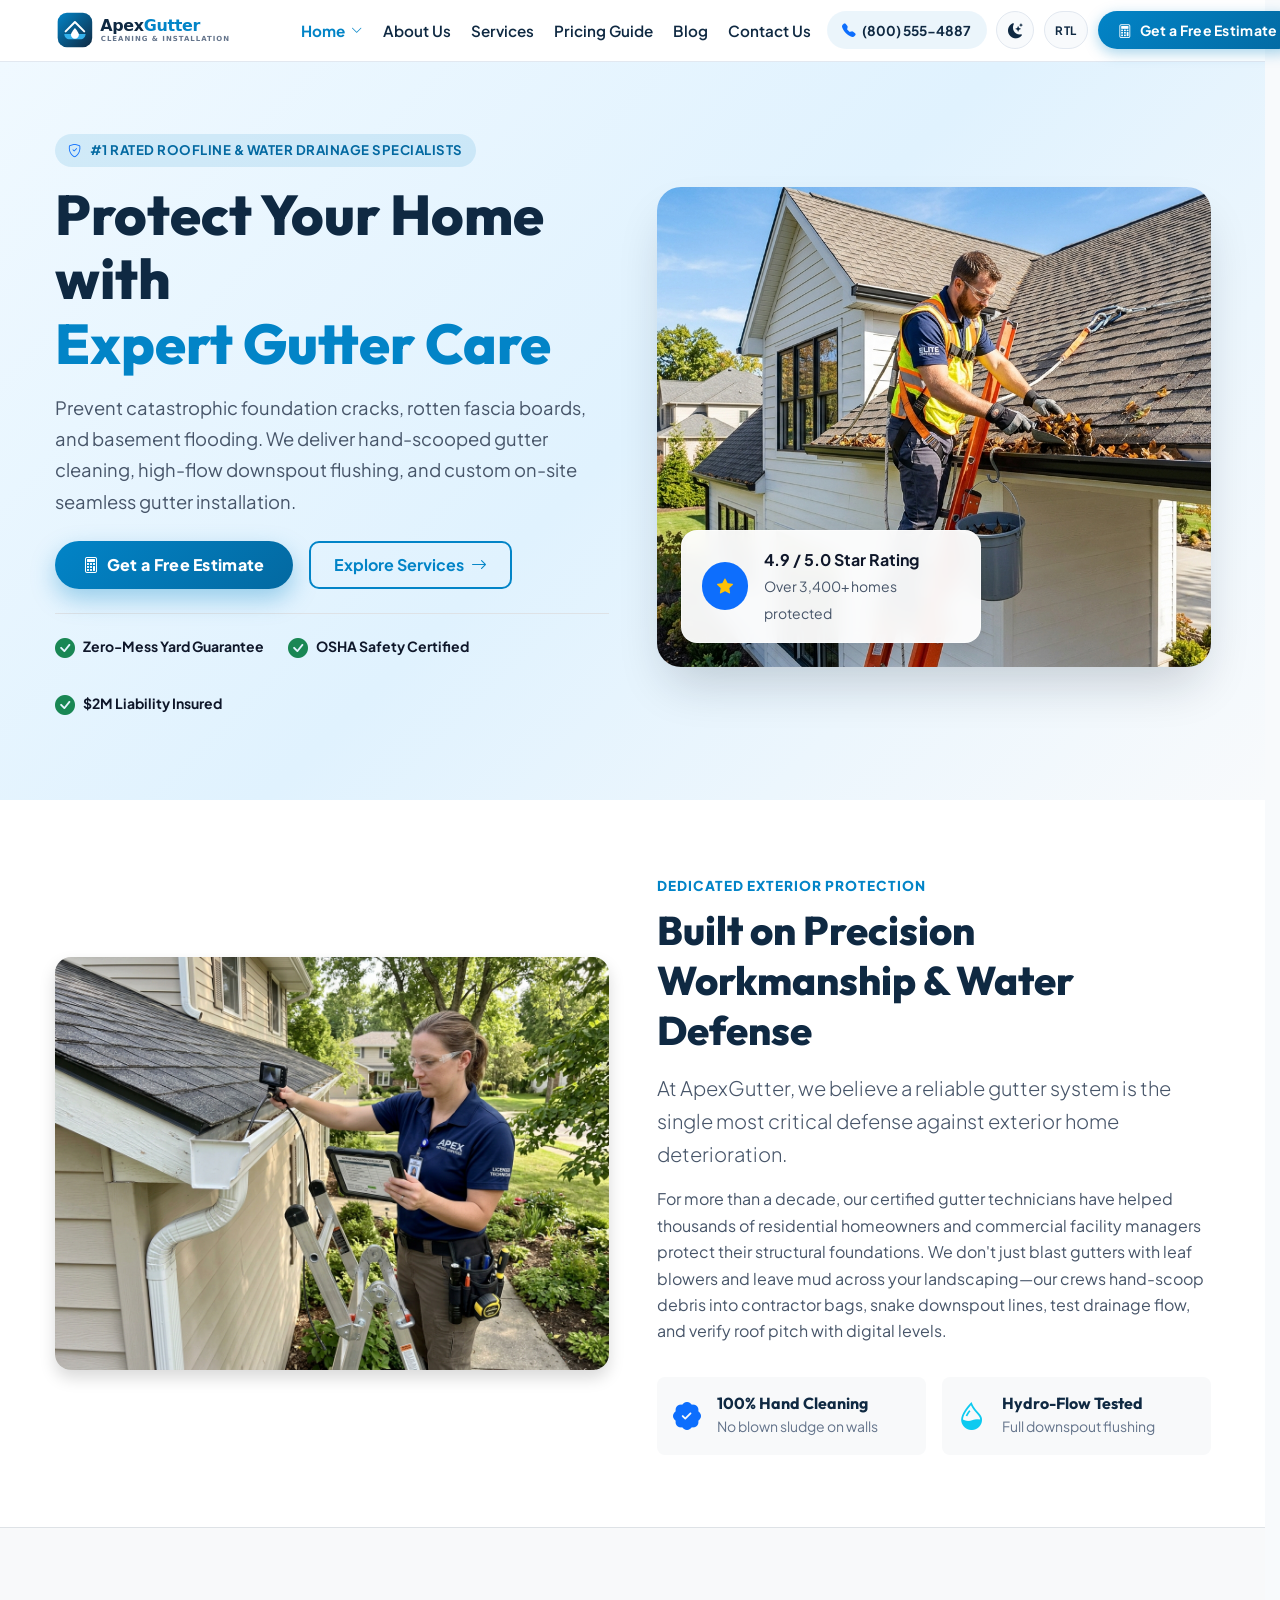
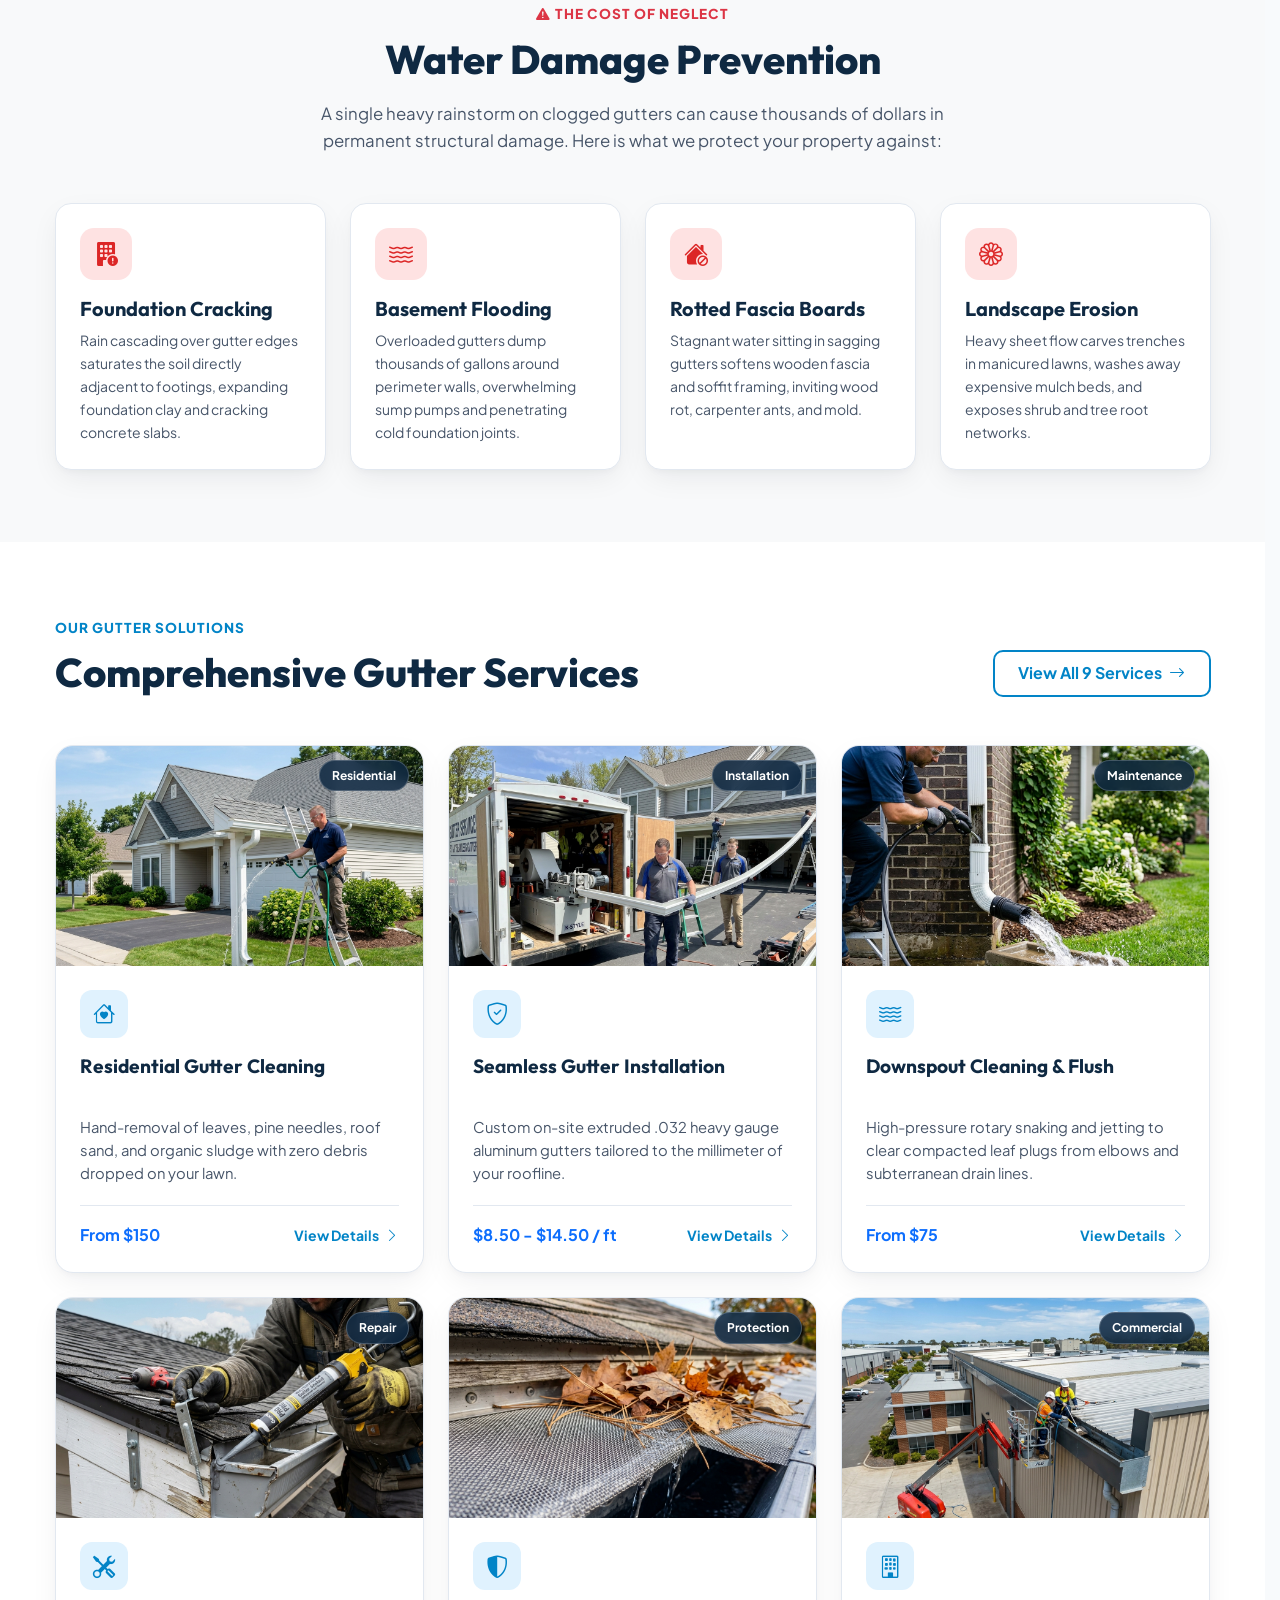
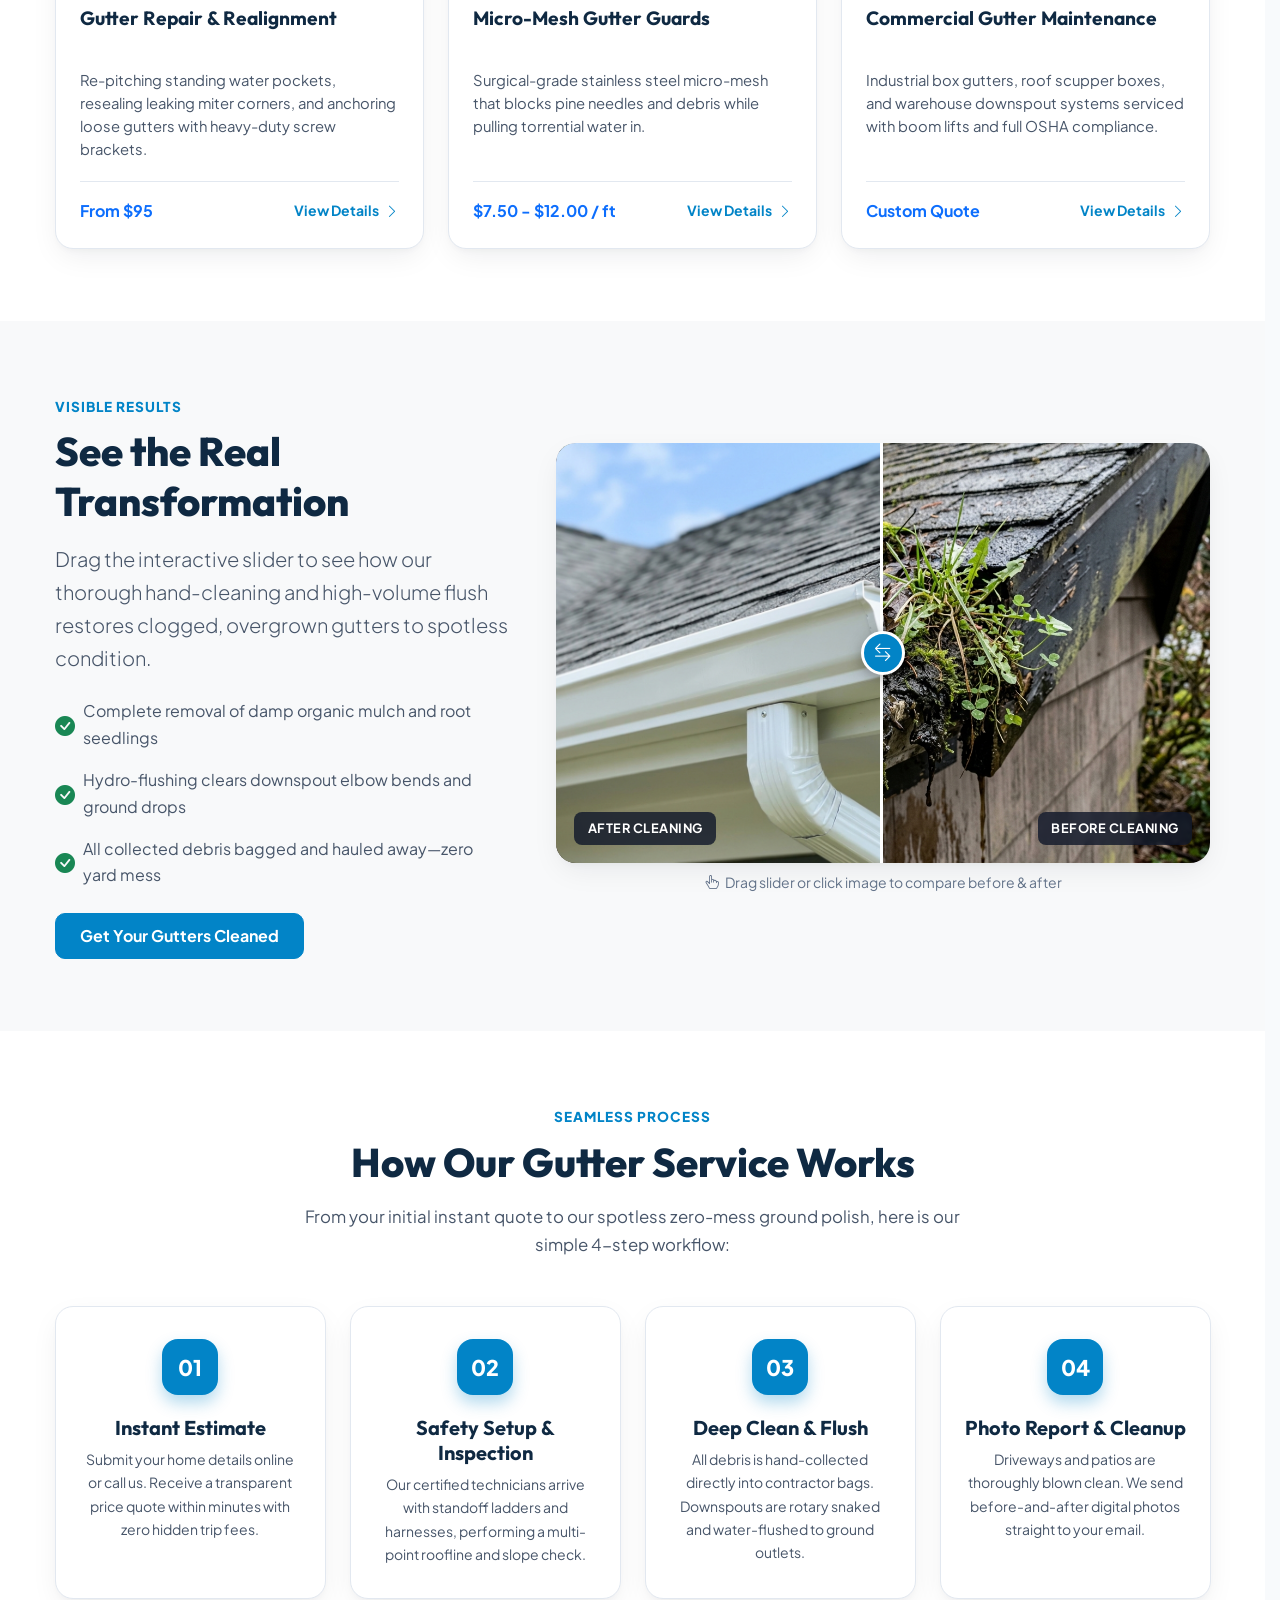
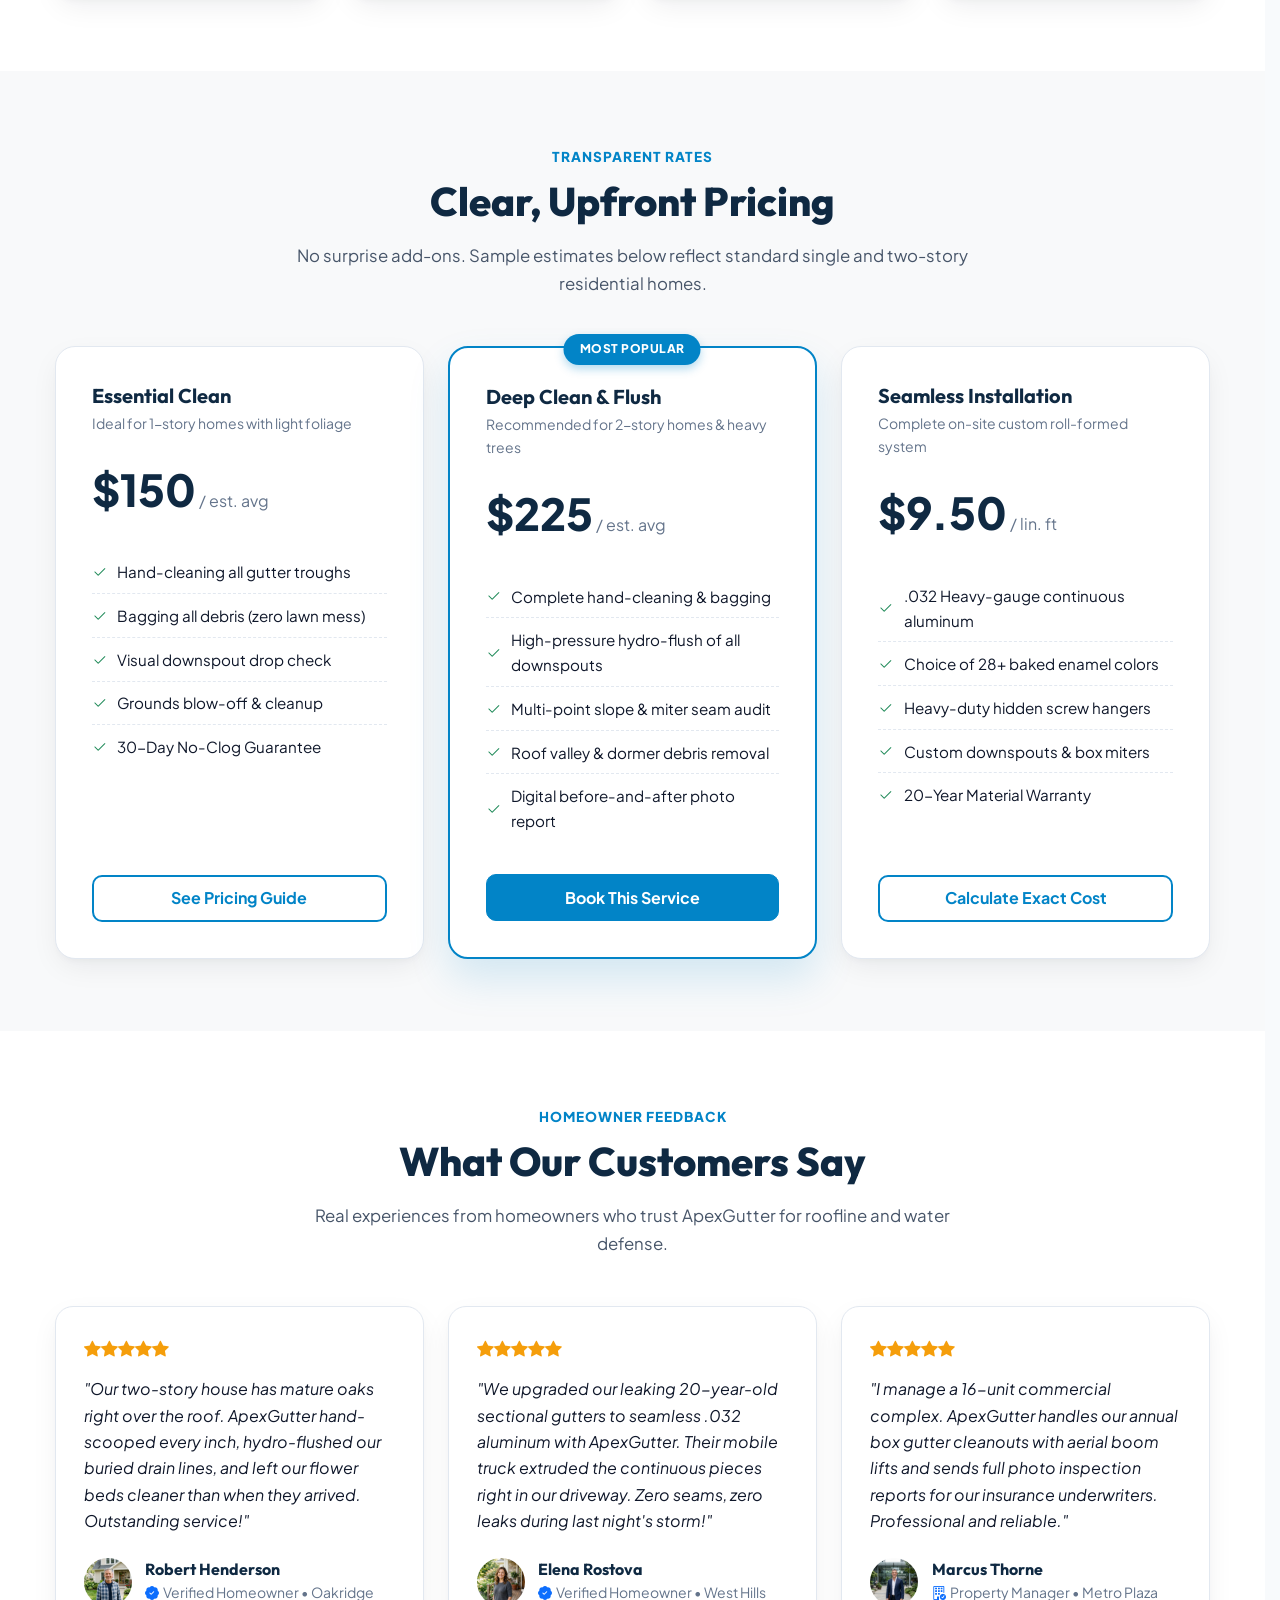
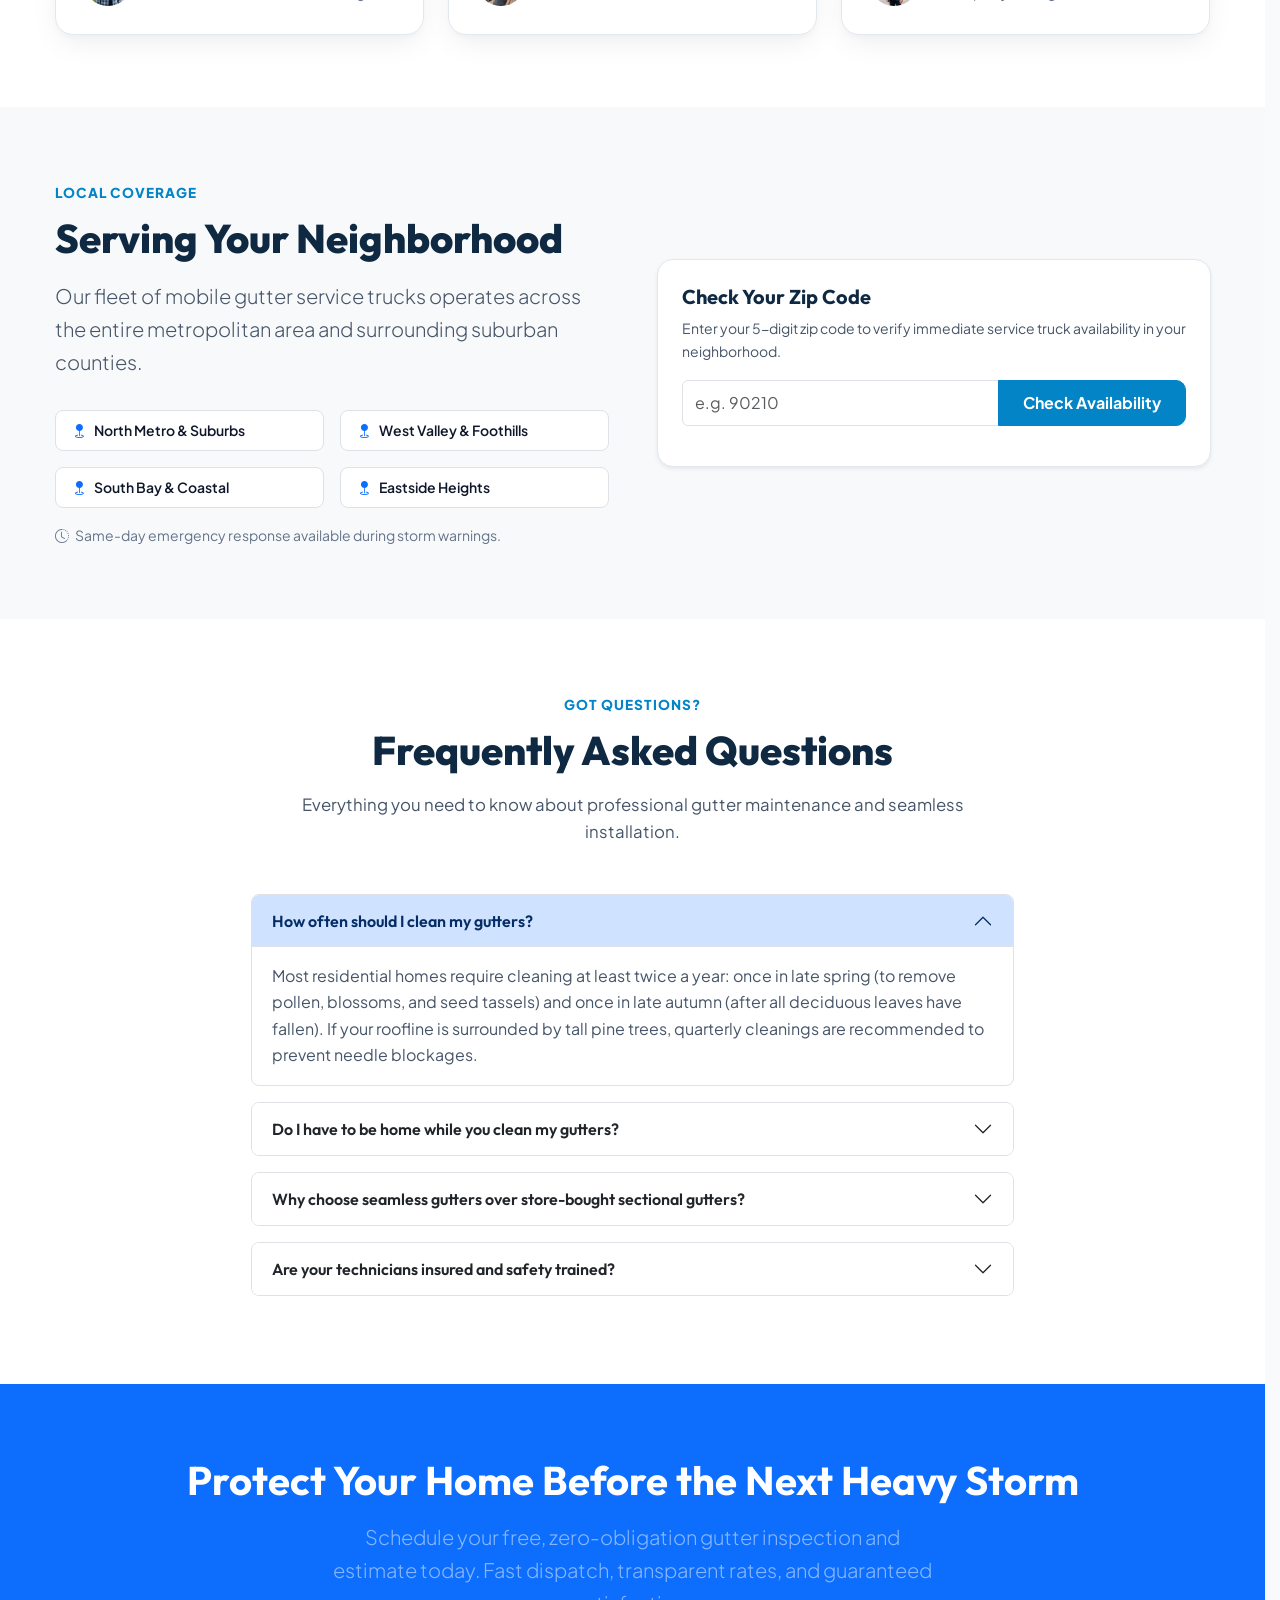
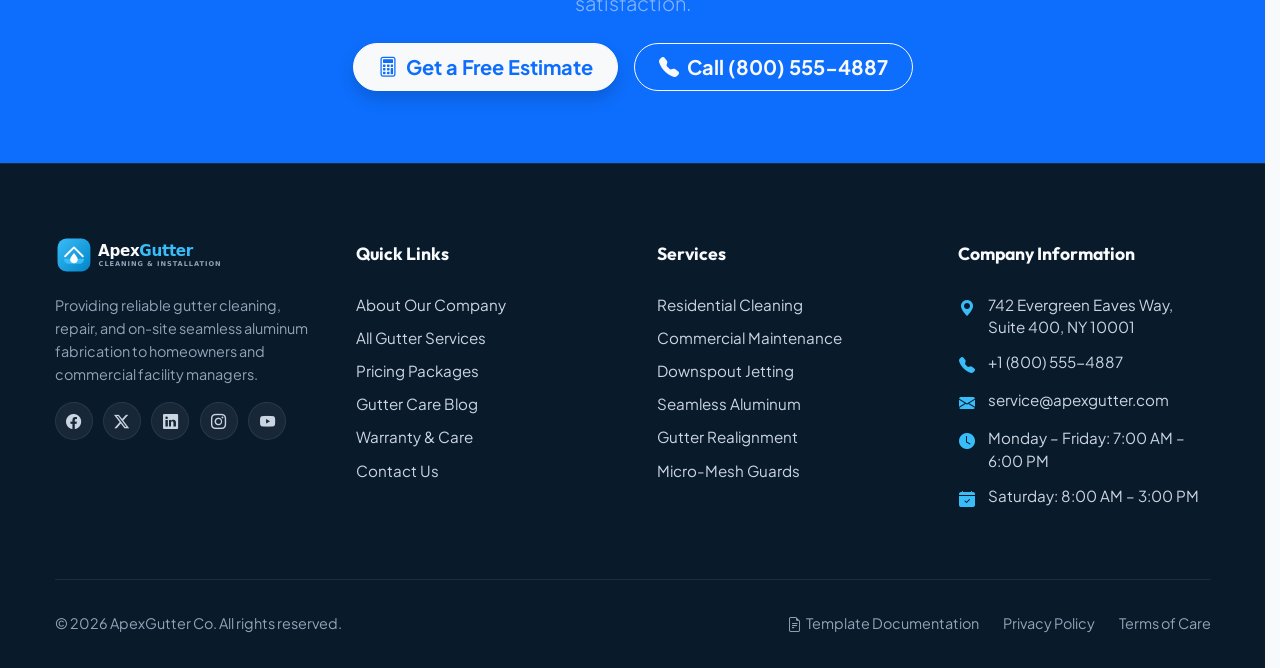
==== commit 974e9504: "updated version" ====
--- a/index.html
+++ b/index.html
@@ -833,26 +833,25 @@
           </p>
           <div class="footer-social">
             <a href="https://facebook.com" target="_blank" rel="noopener noreferrer" class="footer-social-link" aria-label="Facebook"><i class="bi bi-facebook"></i></a>
+            <a href="https://twitter.com" target="_blank" rel="noopener noreferrer" class="footer-social-link" aria-label="Twitter X"><i class="bi bi-twitter-x"></i></a>
+            <a href="https://linkedin.com" target="_blank" rel="noopener noreferrer" class="footer-social-link" aria-label="LinkedIn"><i class="bi bi-linkedin"></i></a>
             <a href="https://instagram.com" target="_blank" rel="noopener noreferrer" class="footer-social-link" aria-label="Instagram"><i class="bi bi-instagram"></i></a>
-            <a href="https://twitter.com" target="_blank" rel="noopener noreferrer" class="footer-social-link" aria-label="Twitter X"><i class="bi bi-twitter-x"></i></a>
             <a href="https://youtube.com" target="_blank" rel="noopener noreferrer" class="footer-social-link" aria-label="YouTube"><i class="bi bi-youtube"></i></a>
-            <a href="https://linkedin.com" target="_blank" rel="noopener noreferrer" class="footer-social-link" aria-label="LinkedIn"><i class="bi bi-linkedin"></i></a>
           </div>
         </div>
         <div class="col-lg-3 col-md-6 mb-4 mb-lg-0">
           <h5>Quick Links</h5>
           <ul class="footer-links">
-            <li><a href="index.html">Home 1 — Services</a></li>
-            <li><a href="index-2.html">Home 2 — Rainwater</a></li>
-            <li><a href="about.html">About Our Team</a></li>
-            <li><a href="services.html">All Services</a></li>
-            <li><a href="pricing.html">Pricing Guide</a></li>
+            <li><a href="about.html">About Our Company</a></li>
+            <li><a href="services.html">All Gutter Services</a></li>
+            <li><a href="pricing.html">Pricing Packages</a></li>
             <li><a href="blog.html">Gutter Care Blog</a></li>
+            <li><a href="terms-of-care.html">Warranty &amp; Care</a></li>
             <li><a href="contact.html">Contact Us</a></li>
           </ul>
         </div>
         <div class="col-lg-3 col-md-6 mb-4 mb-lg-0">
-          <h5>Core Services</h5>
+          <h5>Services</h5>
           <ul class="footer-links">
             <li><a href="service-details.html?service=residential-cleaning">Residential Cleaning</a></li>
             <li><a href="service-details.html?service=commercial-cleaning">Commercial Maintenance</a></li>
@@ -863,8 +862,12 @@
           </ul>
         </div>
         <div class="col-lg-3 col-md-6 mb-4 mb-lg-0">
-          <h5>Contact Us</h5>
+          <h5>Company Information</h5>
           <ul class="footer-links footer-contact-list">
+            <li>
+              <i class="bi bi-geo-alt-fill footer-contact-icon"></i>
+              <span>742 Evergreen Eaves Way,<br>Suite 400, NY 10001</span>
+            </li>
             <li>
               <i class="bi bi-telephone-fill footer-contact-icon"></i>
               <a href="tel:+18005554887"><bdi>+1 (800) 555-4887</bdi></a>
@@ -874,24 +877,22 @@
               <a href="mailto:service@apexgutter.com"><bdi>service@apexgutter.com</bdi></a>
             </li>
             <li>
-              <i class="bi bi-geo-alt-fill footer-contact-icon"></i>
-              <span>742 Evergreen Eaves Way, Suite 400</span>
+              <i class="bi bi-clock-fill footer-contact-icon"></i>
+              <span>Monday – Friday: <bdi>7:00 AM – 6:00 PM</bdi></span>
+            </li>
+            <li>
+              <i class="bi bi-calendar-check-fill footer-contact-icon"></i>
+              <span>Saturday: <bdi>8:00 AM – 3:00 PM</bdi></span>
             </li>
           </ul>
-          <div class="footer-status-box">
-            <div class="d-flex align-items-center gap-2 mb-1">
-              <span class="badge bg-success">Active Crew Status</span>
-            </div>
-            <p class="text-secondary small">Rainstorm response units on standby for emergency gutter overflows.</p>
-          </div>
         </div>
       </div>
       <div class="footer-bottom d-flex flex-wrap justify-content-between align-items-center gap-3">
         <p class="mb-0 text-secondary" dir="auto">&copy; 2026 ApexGutter Co. All rights reserved.</p>
-        <div class="d-flex align-items-center gap-3 text-secondary small">
-          <a href="privacy-policy.html">Privacy Policy</a>
-          <span class="text-secondary opacity-50">•</span>
-          <a href="terms-of-care.html">Terms of Care</a>
+        <div class="d-flex align-items-center gap-4 text-secondary small">
+          <a href="about.html" class="footer-bottom-link"><i class="bi bi-file-earmark-text me-1"></i>Template Documentation</a>
+          <a href="privacy-policy.html" class="footer-bottom-link">Privacy Policy</a>
+          <a href="terms-of-care.html" class="footer-bottom-link">Terms of Care</a>
         </div>
       </div>
     </div>
--- a/assets/css/style.css
+++ b/assets/css/style.css
@@ -1321,16 +1321,24 @@
   font-size: 0.875rem;
 }
 
-.footer-bottom a {
+.footer-bottom a,
+.footer-bottom-link {
   color: #94a3b8;
   text-decoration: none;
   transition: color 0.2s ease;
-}
-
-.footer-bottom a:hover {
+  display: inline-flex;
+  align-items: center;
+}
+
+.footer-bottom a:hover,
+.footer-bottom-link:hover {
   color: #38bdf8;
   padding-left: 0 !important;
   padding-right: 0 !important;
+}
+
+.footer-bottom-link i {
+  font-size: 0.95rem;
 }
 
 /* Floating Back To Top Button */
--- a/assets/css/rtl.css
+++ b/assets/css/rtl.css
@@ -179,6 +179,11 @@
   justify-content: flex-start;
 }
 
+[dir="rtl"] .footer-bottom-link i {
+  margin-right: 0 !important;
+  margin-left: 0.35rem !important;
+}
+
 [dir="rtl"] .bi-arrow-right::before {
   content: "\f12f"; /* bi-arrow-left */
 }
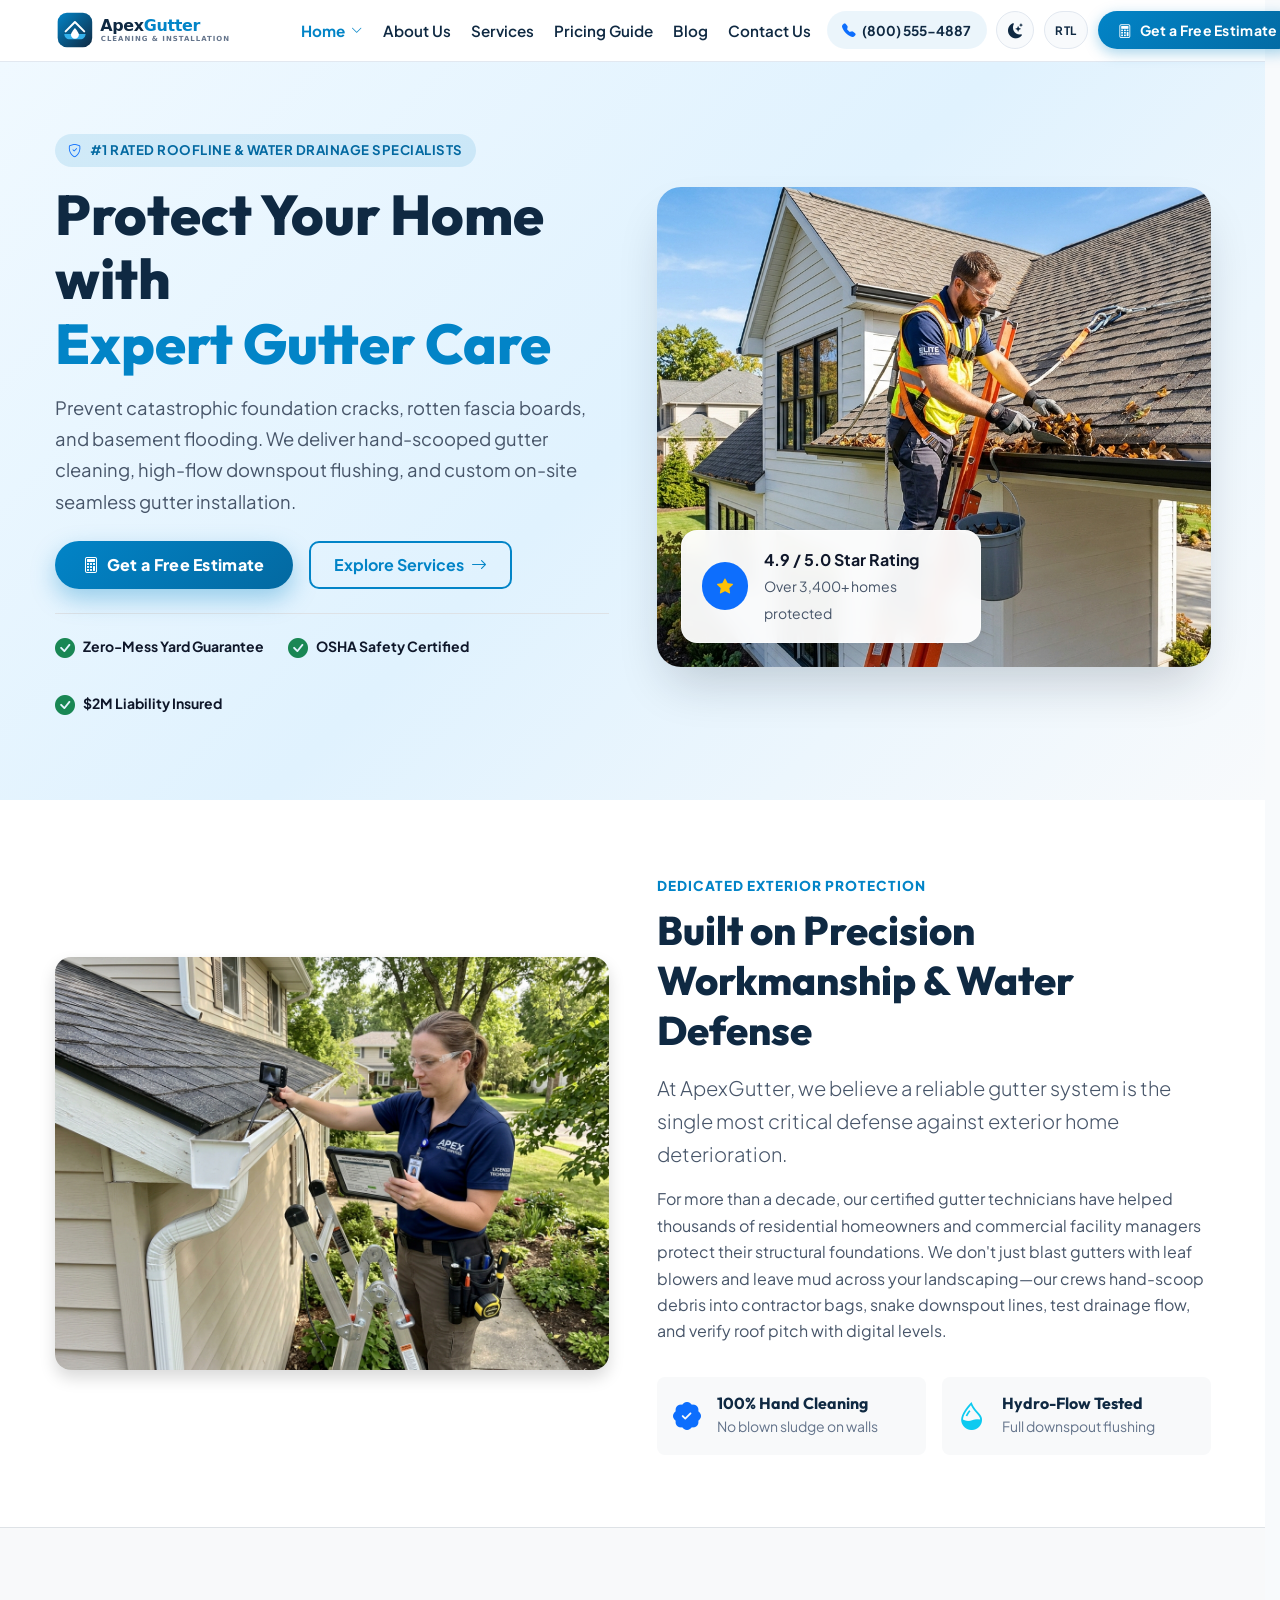
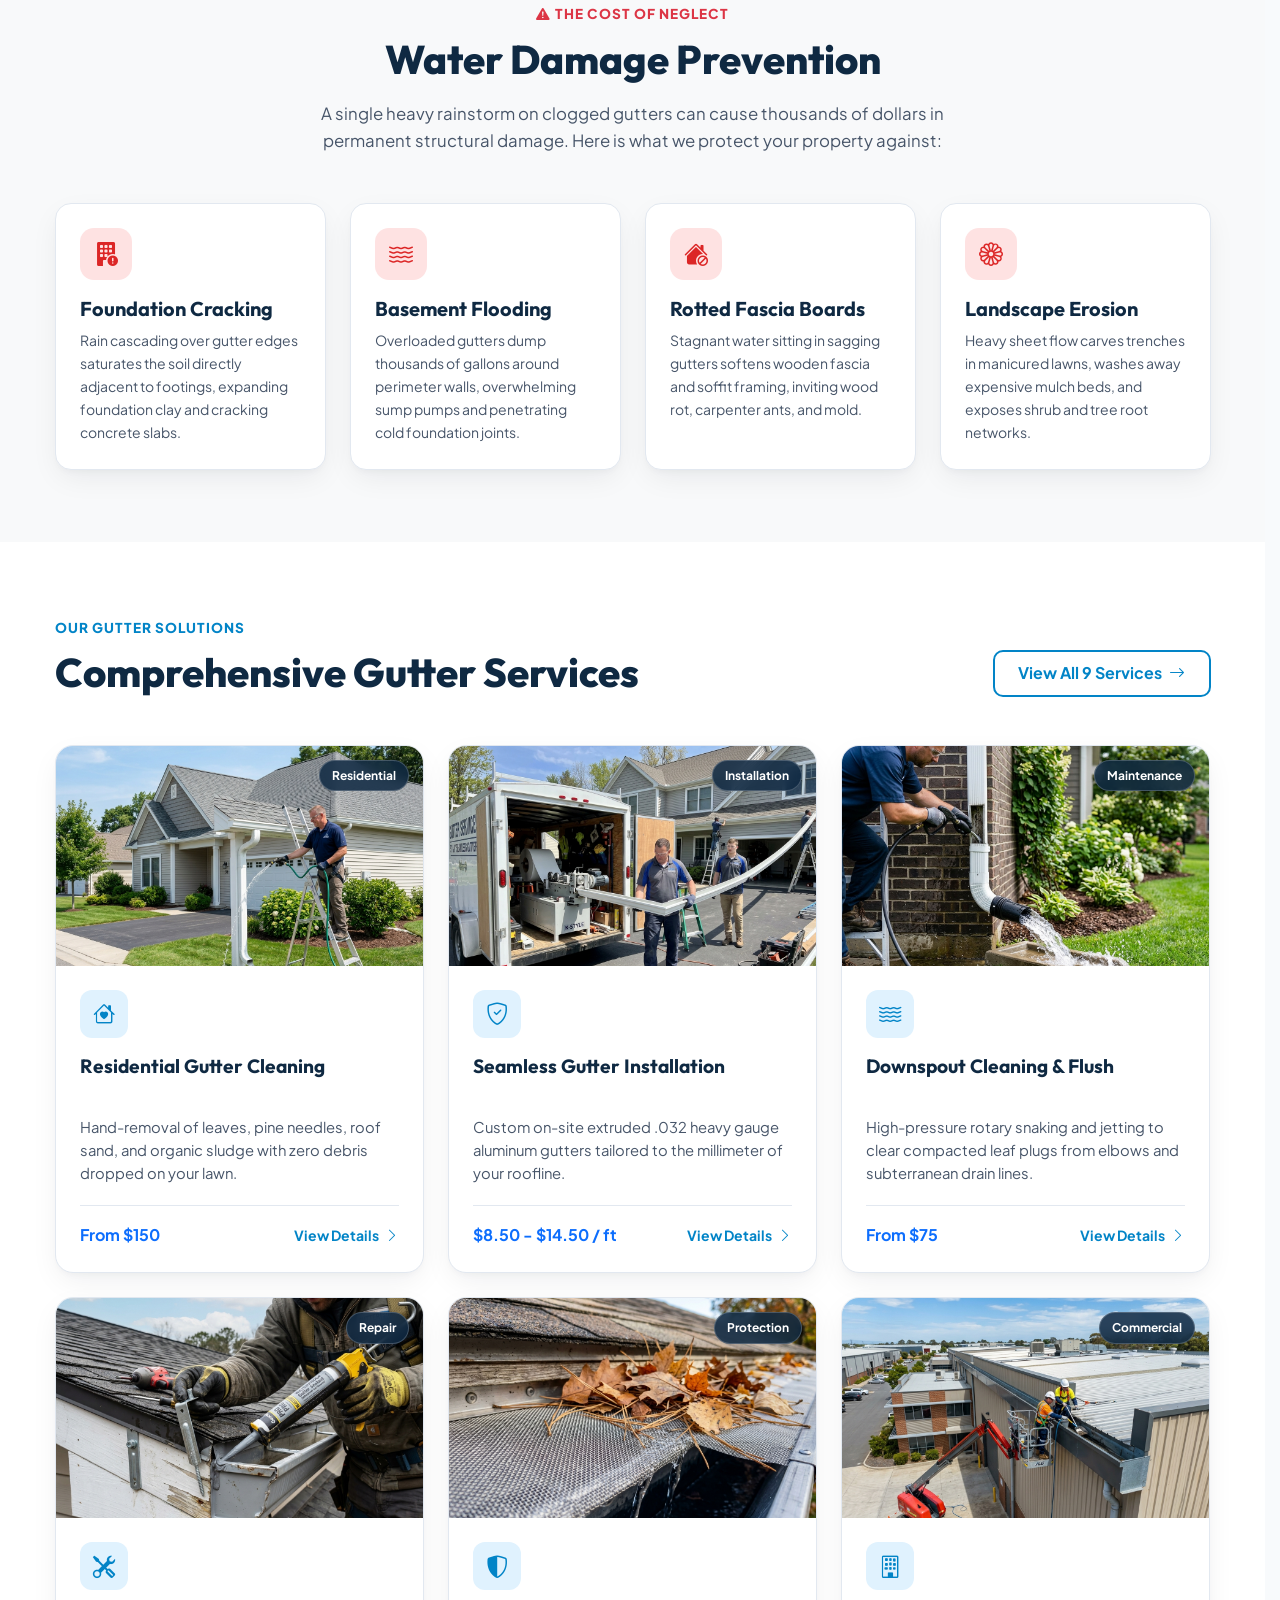
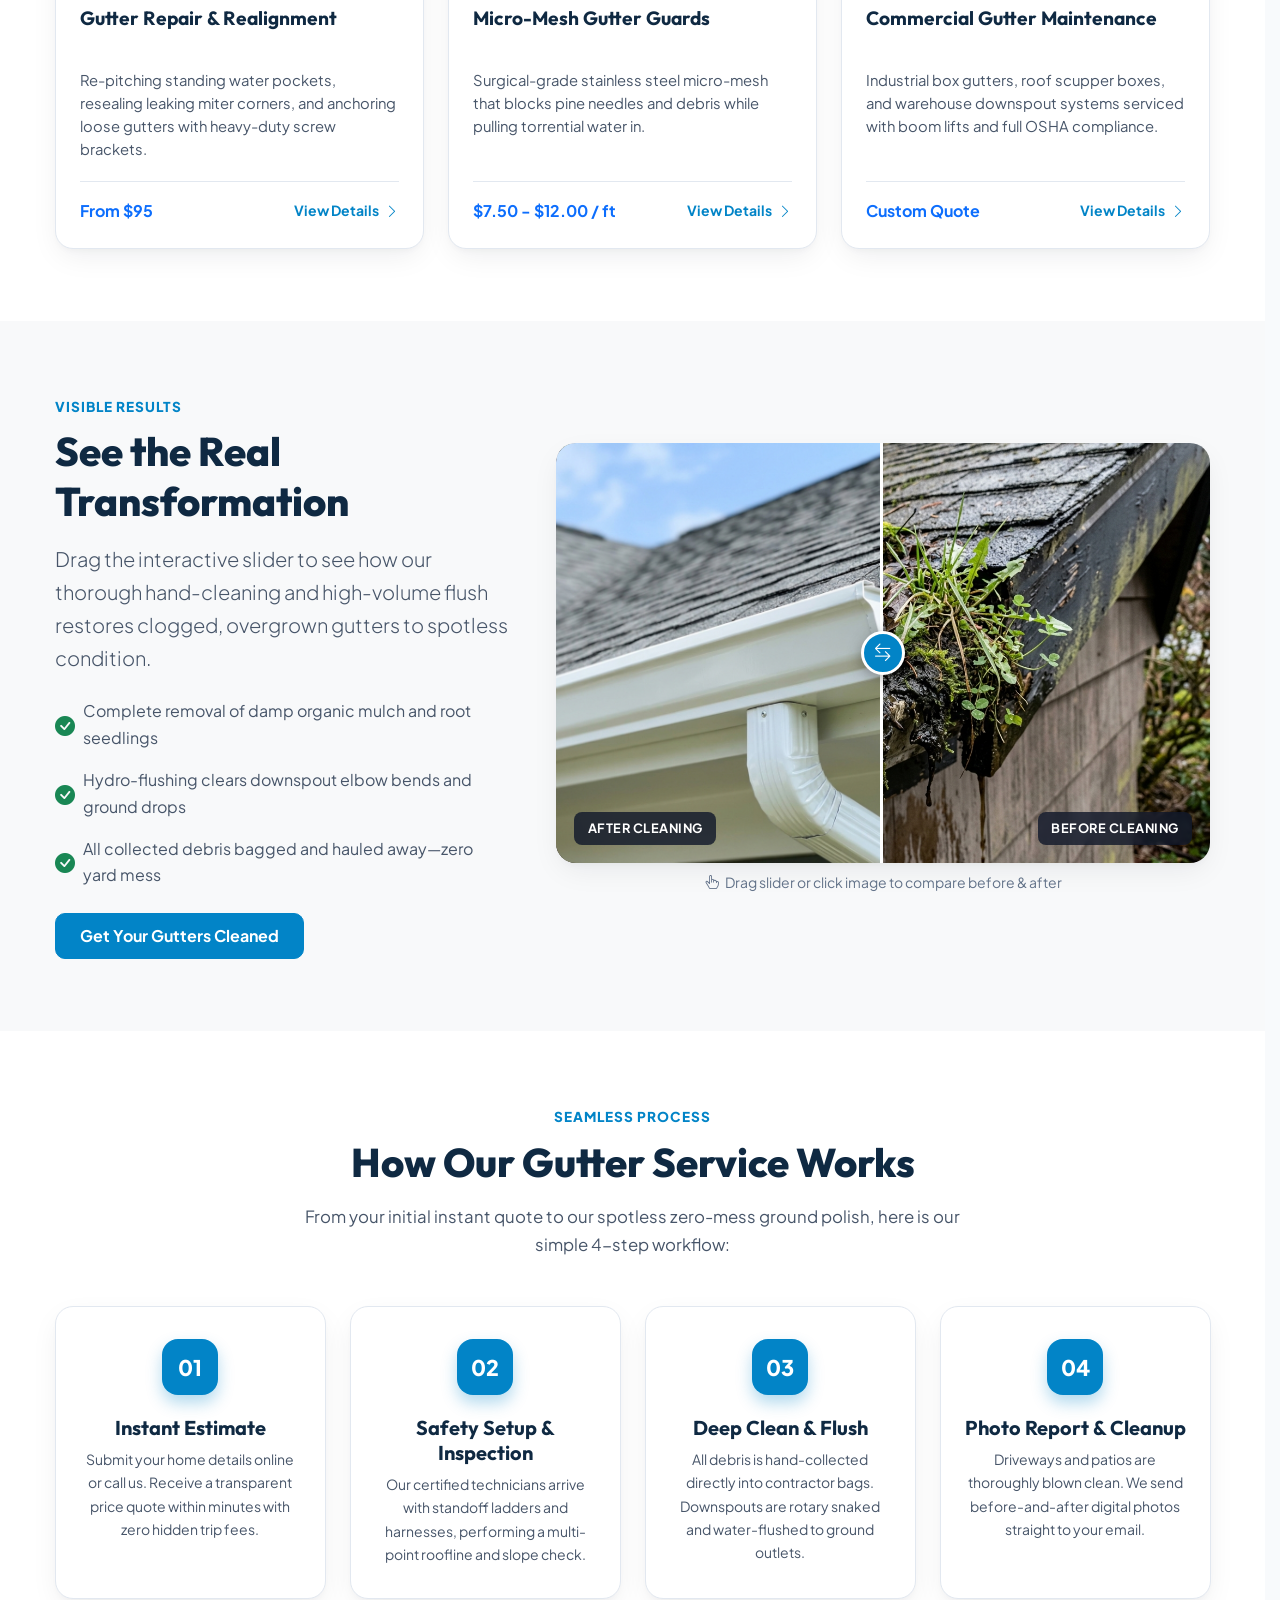
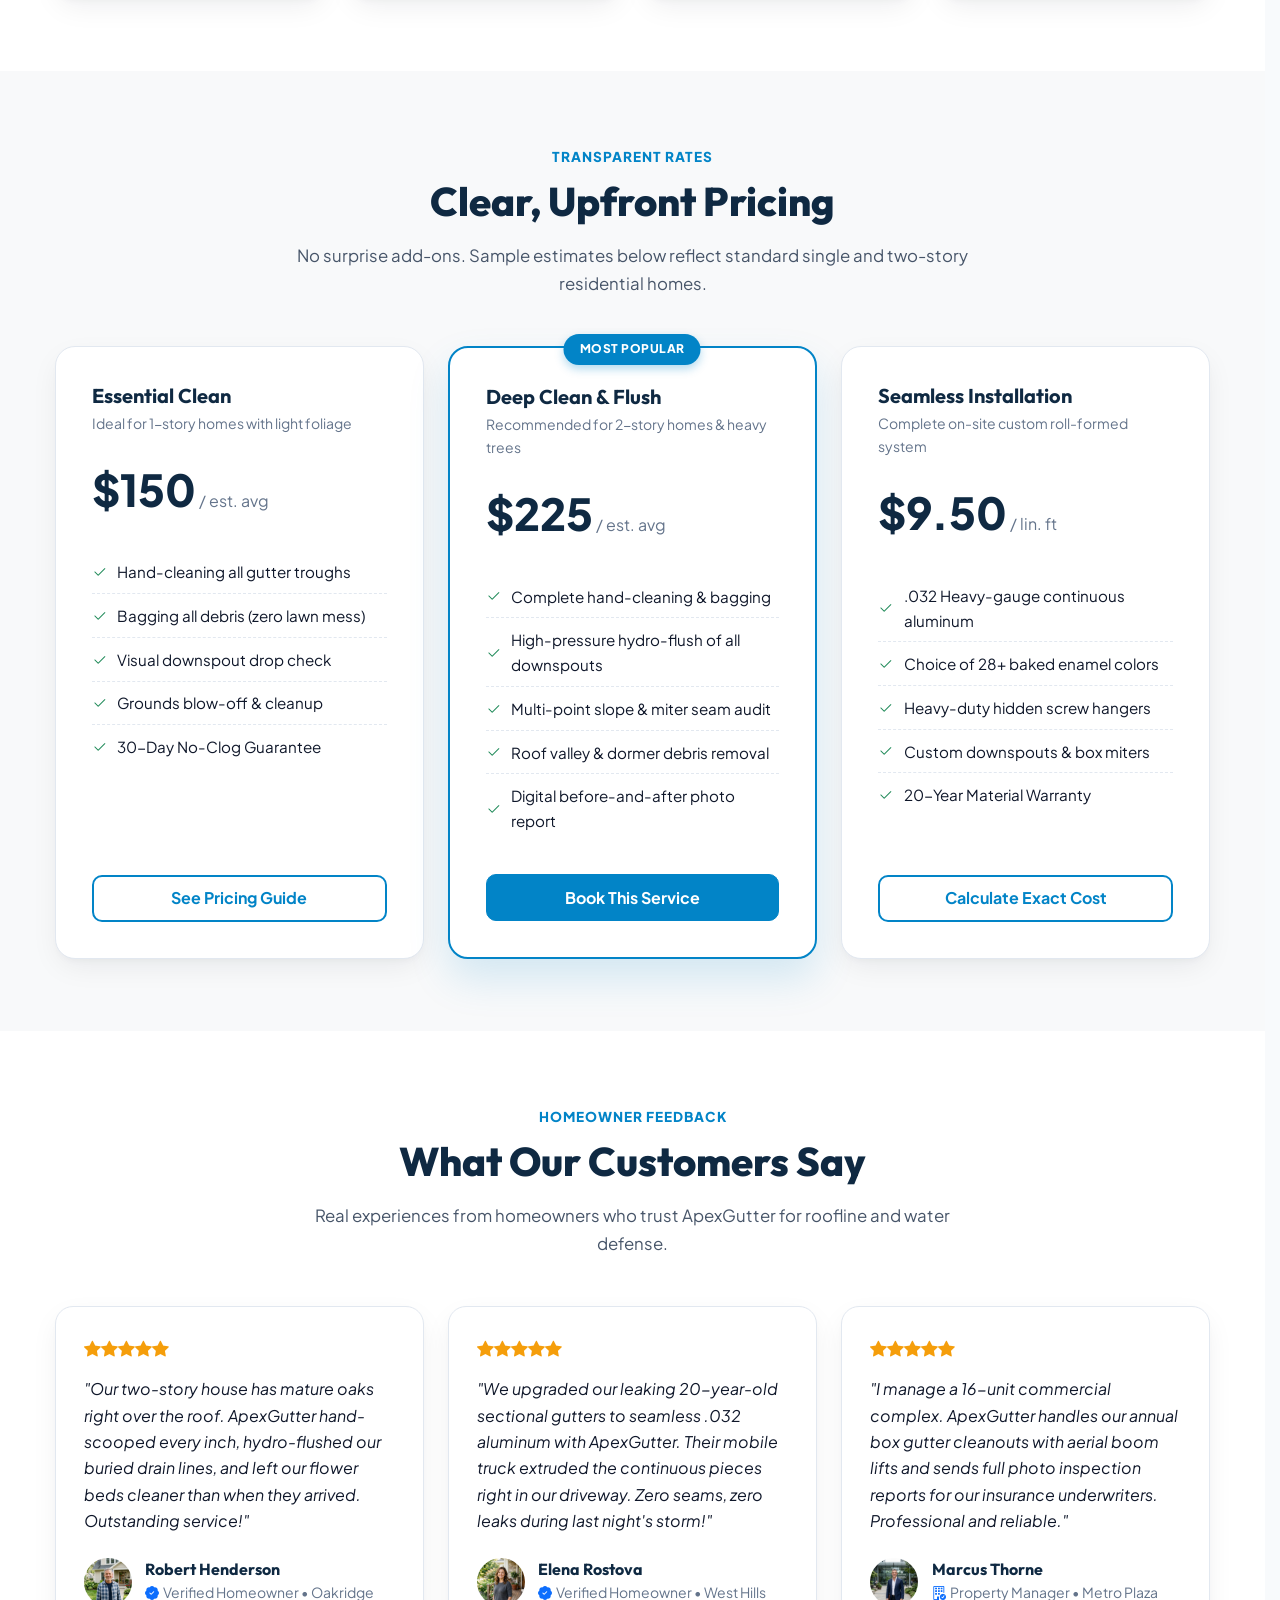
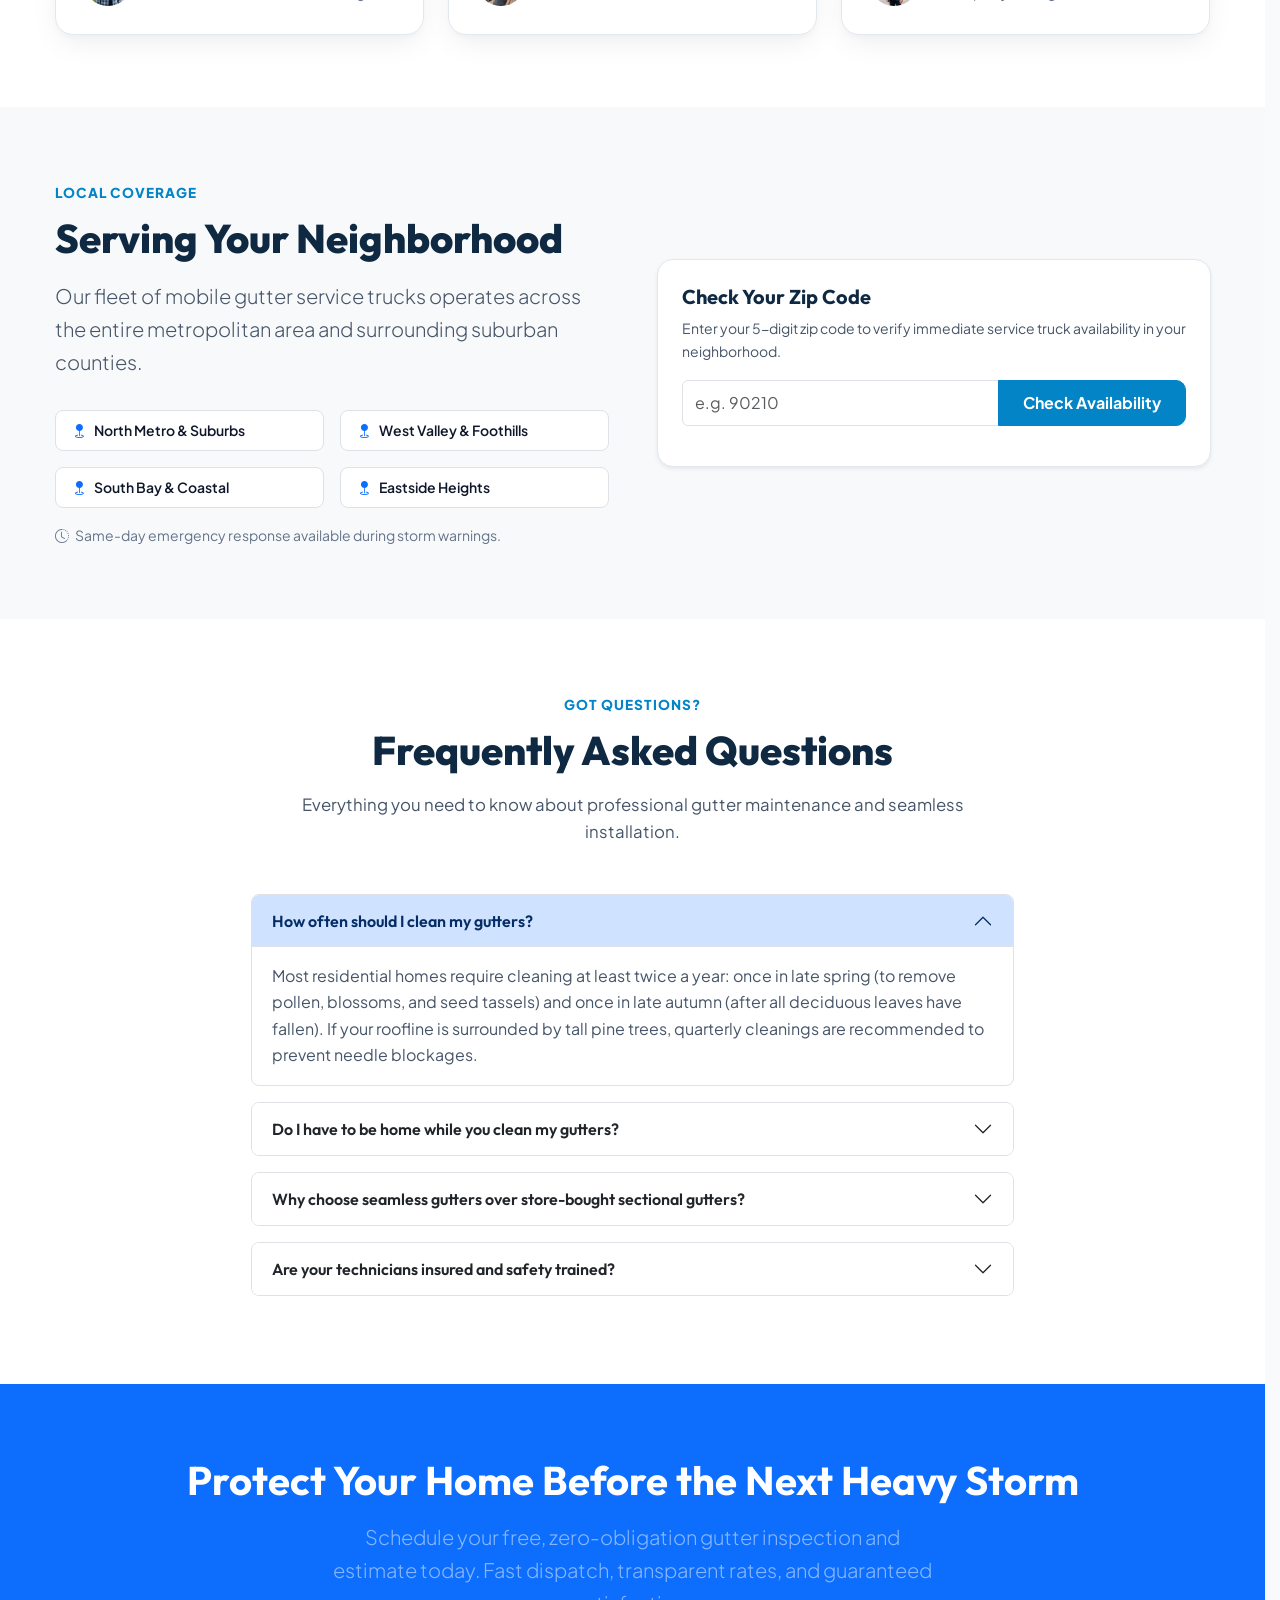
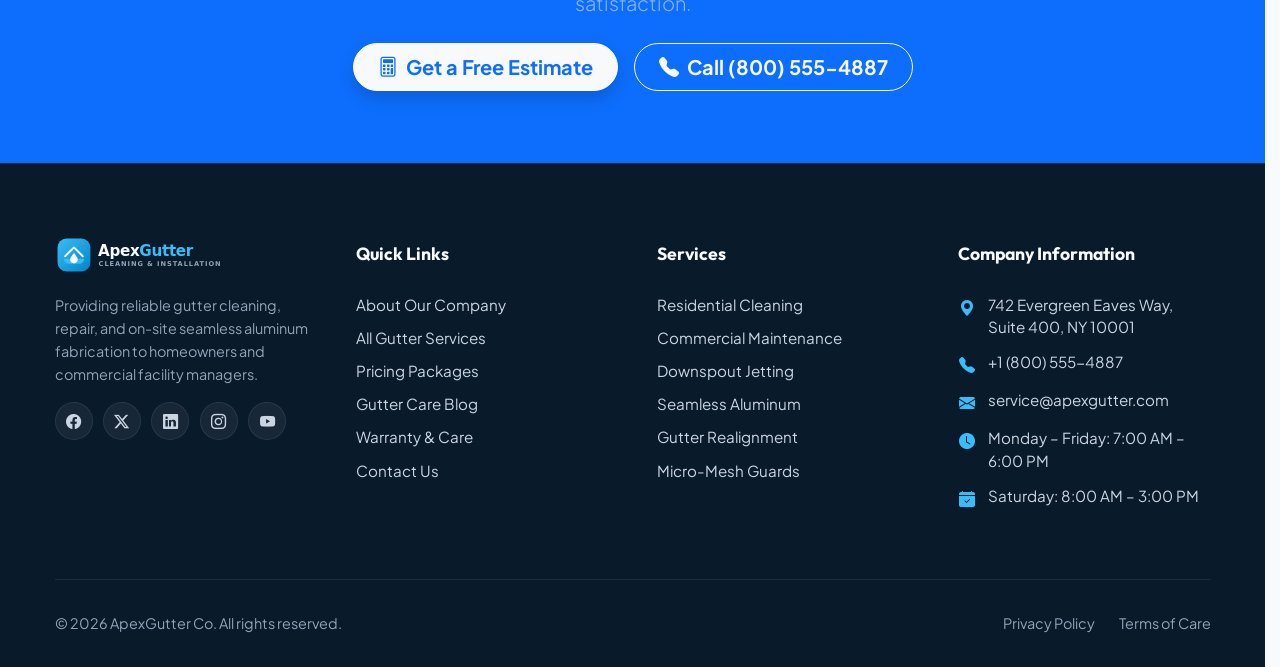
==== commit 4c271118: "updated version" ====
--- a/index.html
+++ b/index.html
@@ -890,7 +890,6 @@
       <div class="footer-bottom d-flex flex-wrap justify-content-between align-items-center gap-3">
         <p class="mb-0 text-secondary" dir="auto">&copy; 2026 ApexGutter Co. All rights reserved.</p>
         <div class="d-flex align-items-center gap-4 text-secondary small">
-          <a href="about.html" class="footer-bottom-link"><i class="bi bi-file-earmark-text me-1"></i>Template Documentation</a>
           <a href="privacy-policy.html" class="footer-bottom-link">Privacy Policy</a>
           <a href="terms-of-care.html" class="footer-bottom-link">Terms of Care</a>
         </div>
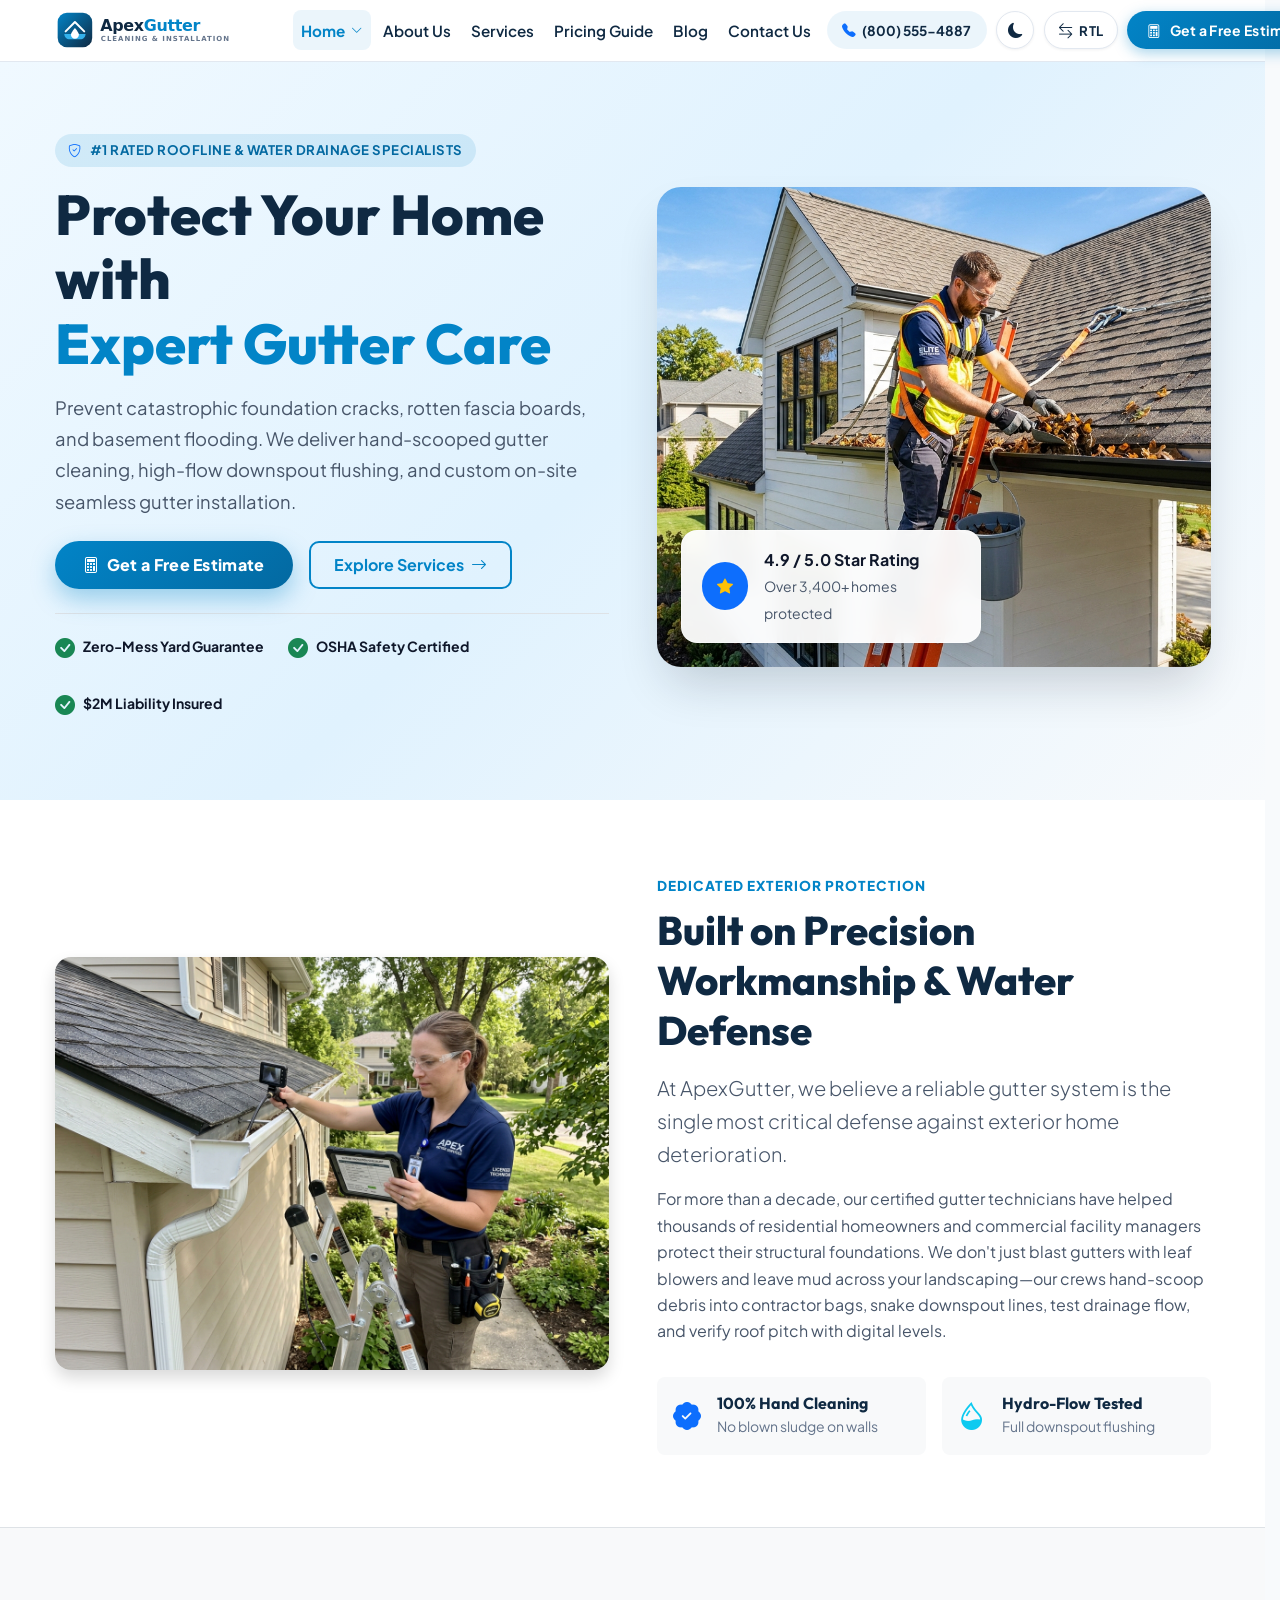
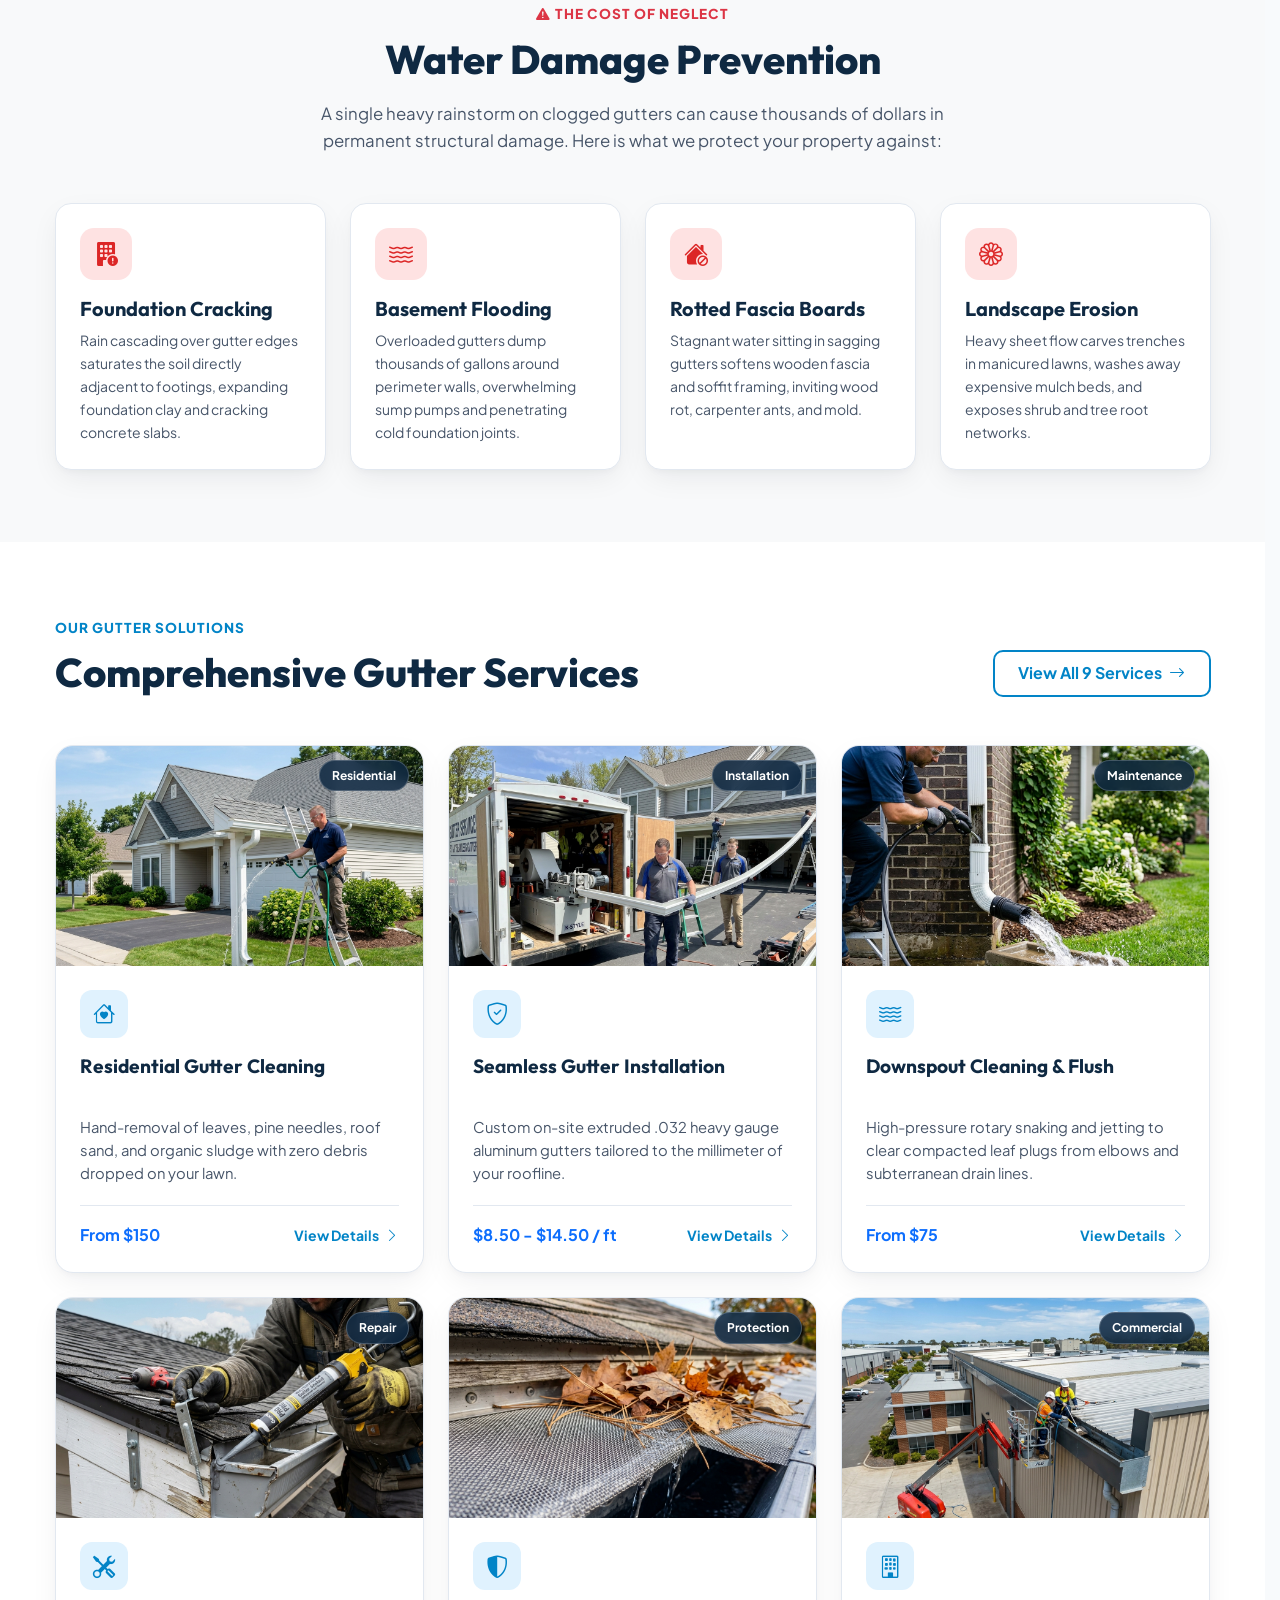
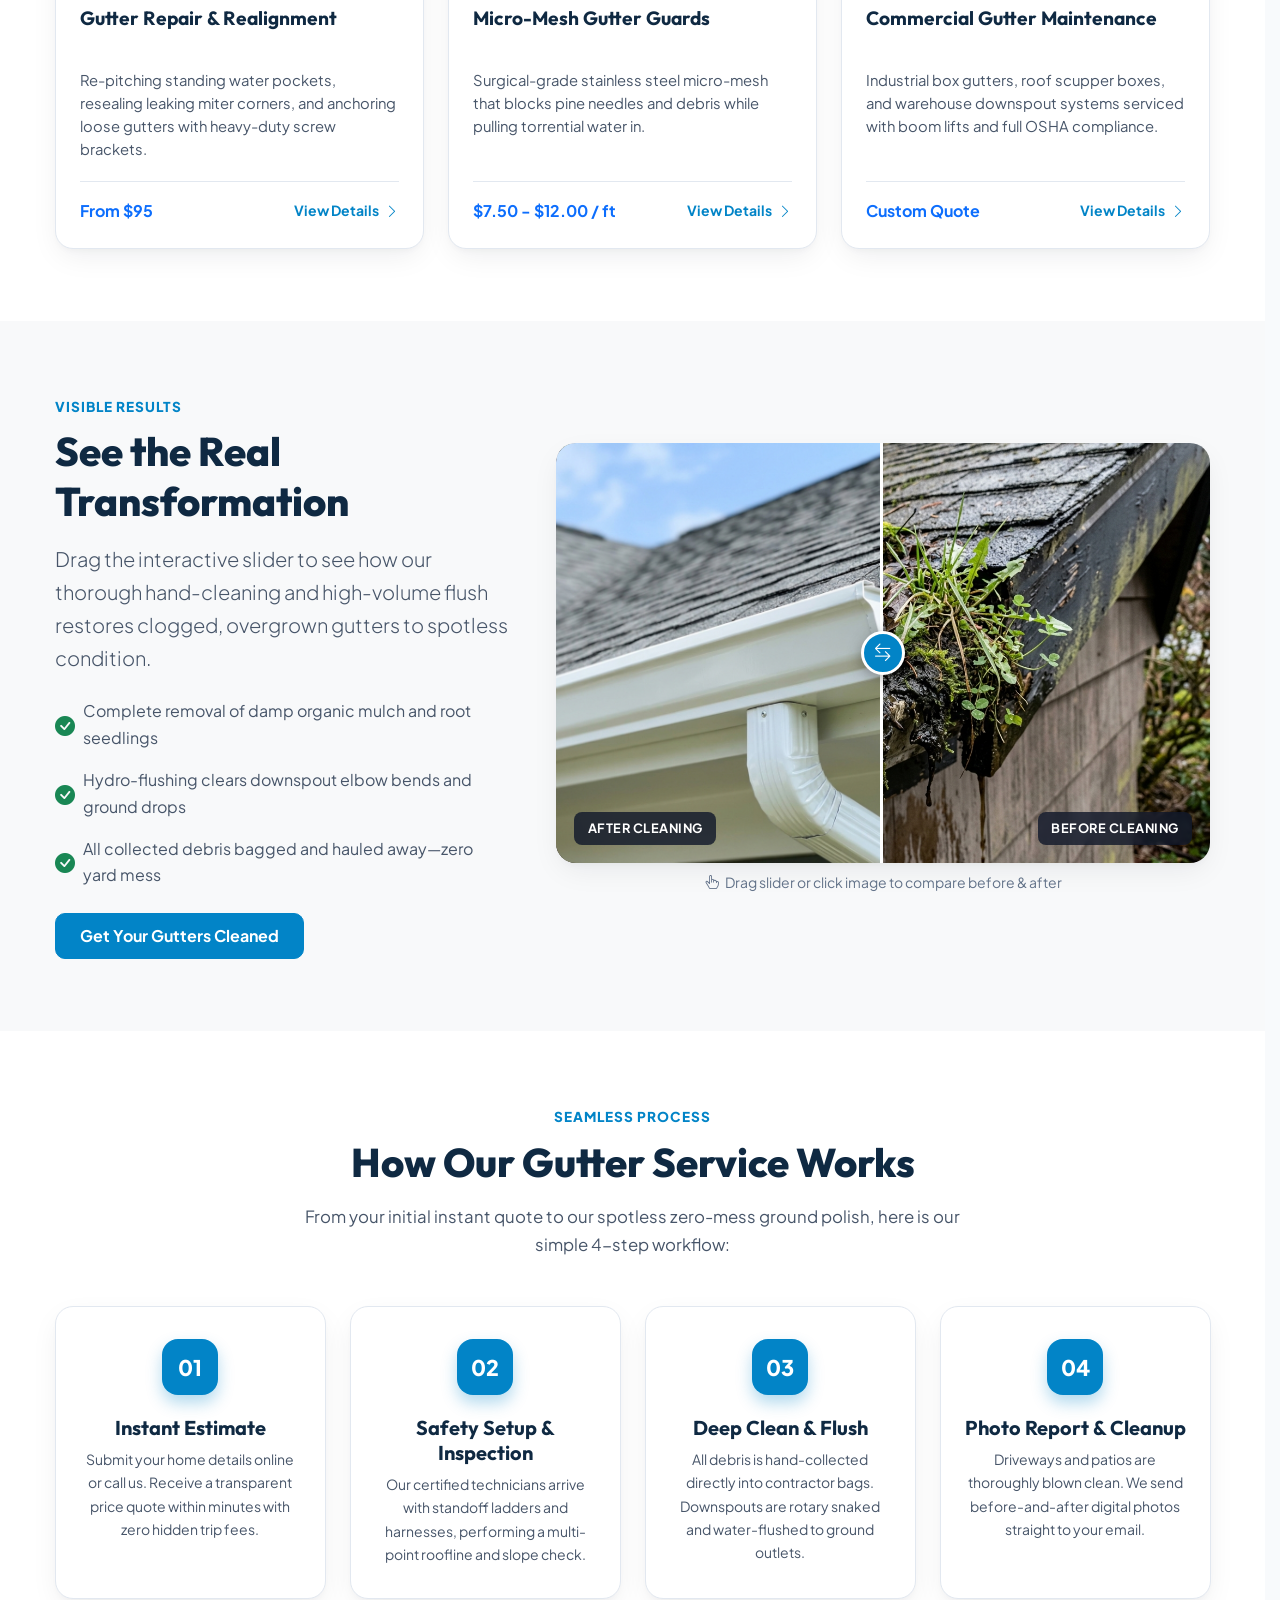
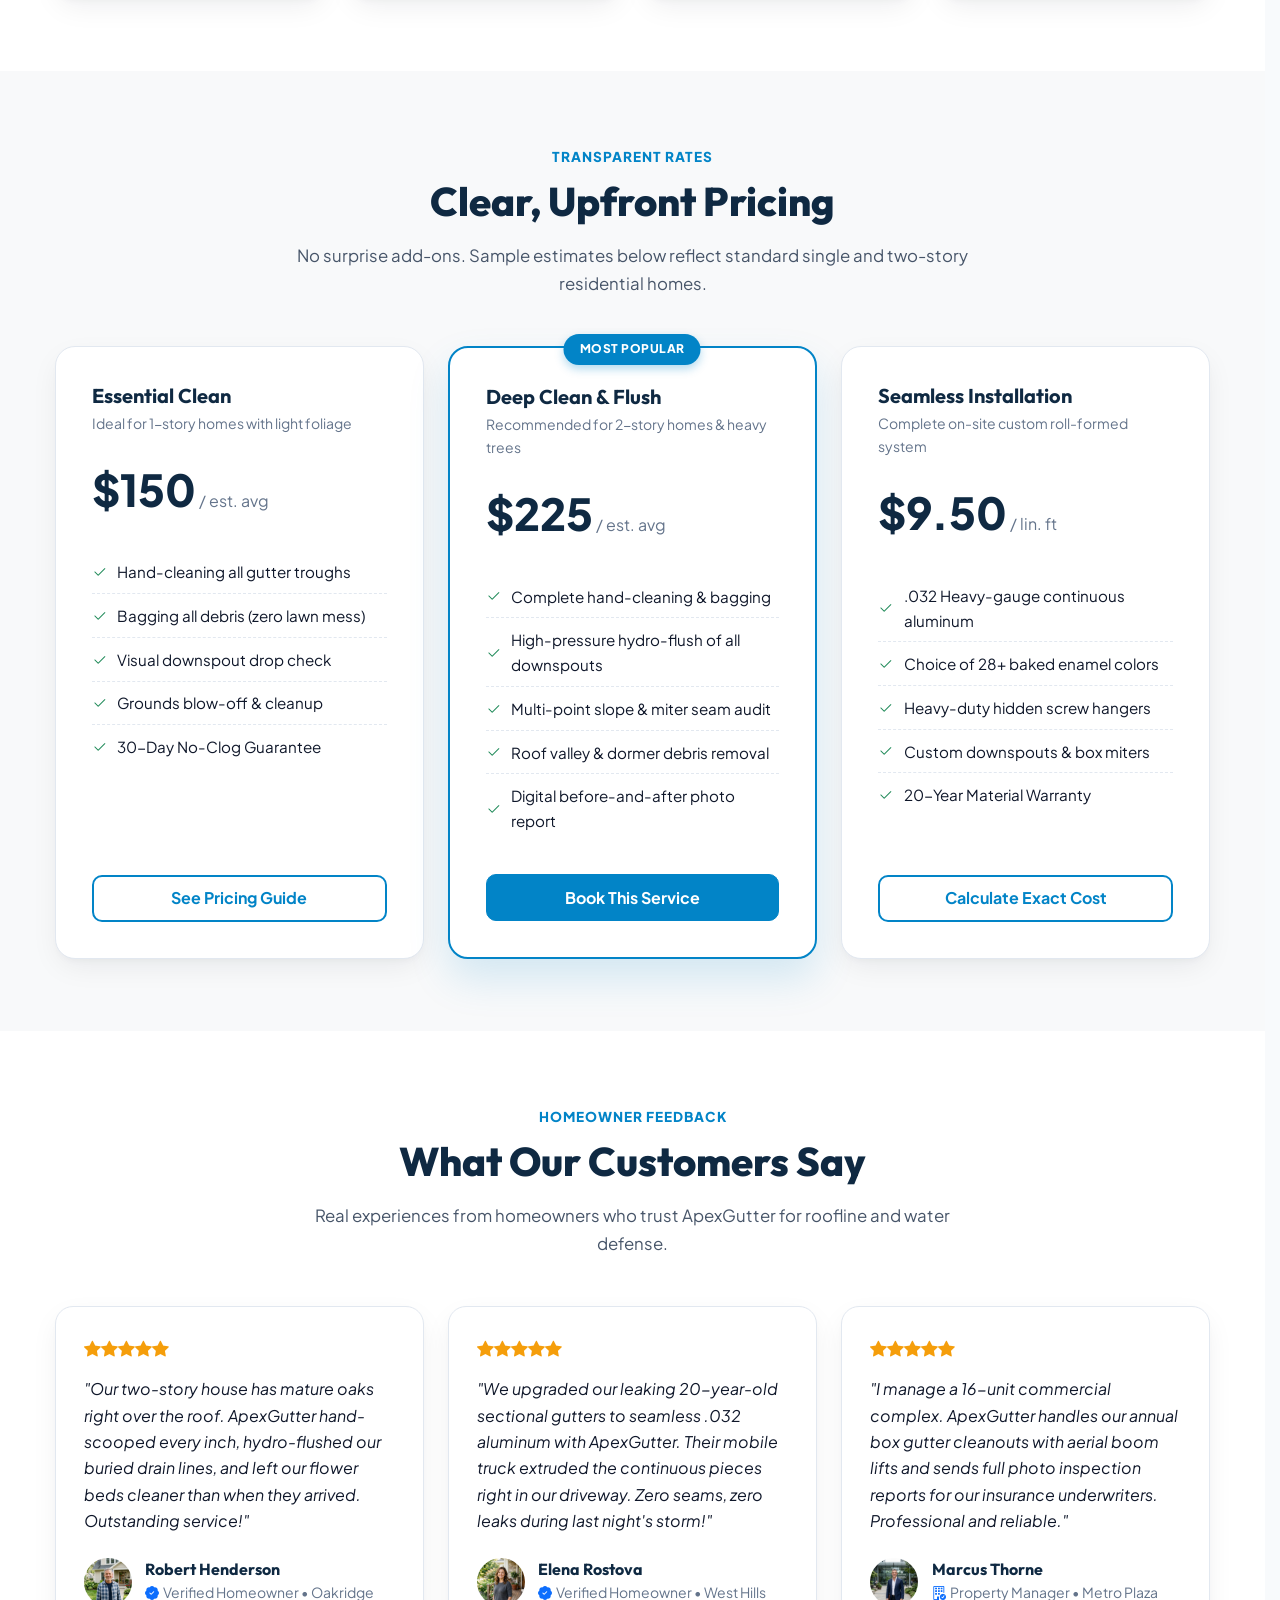
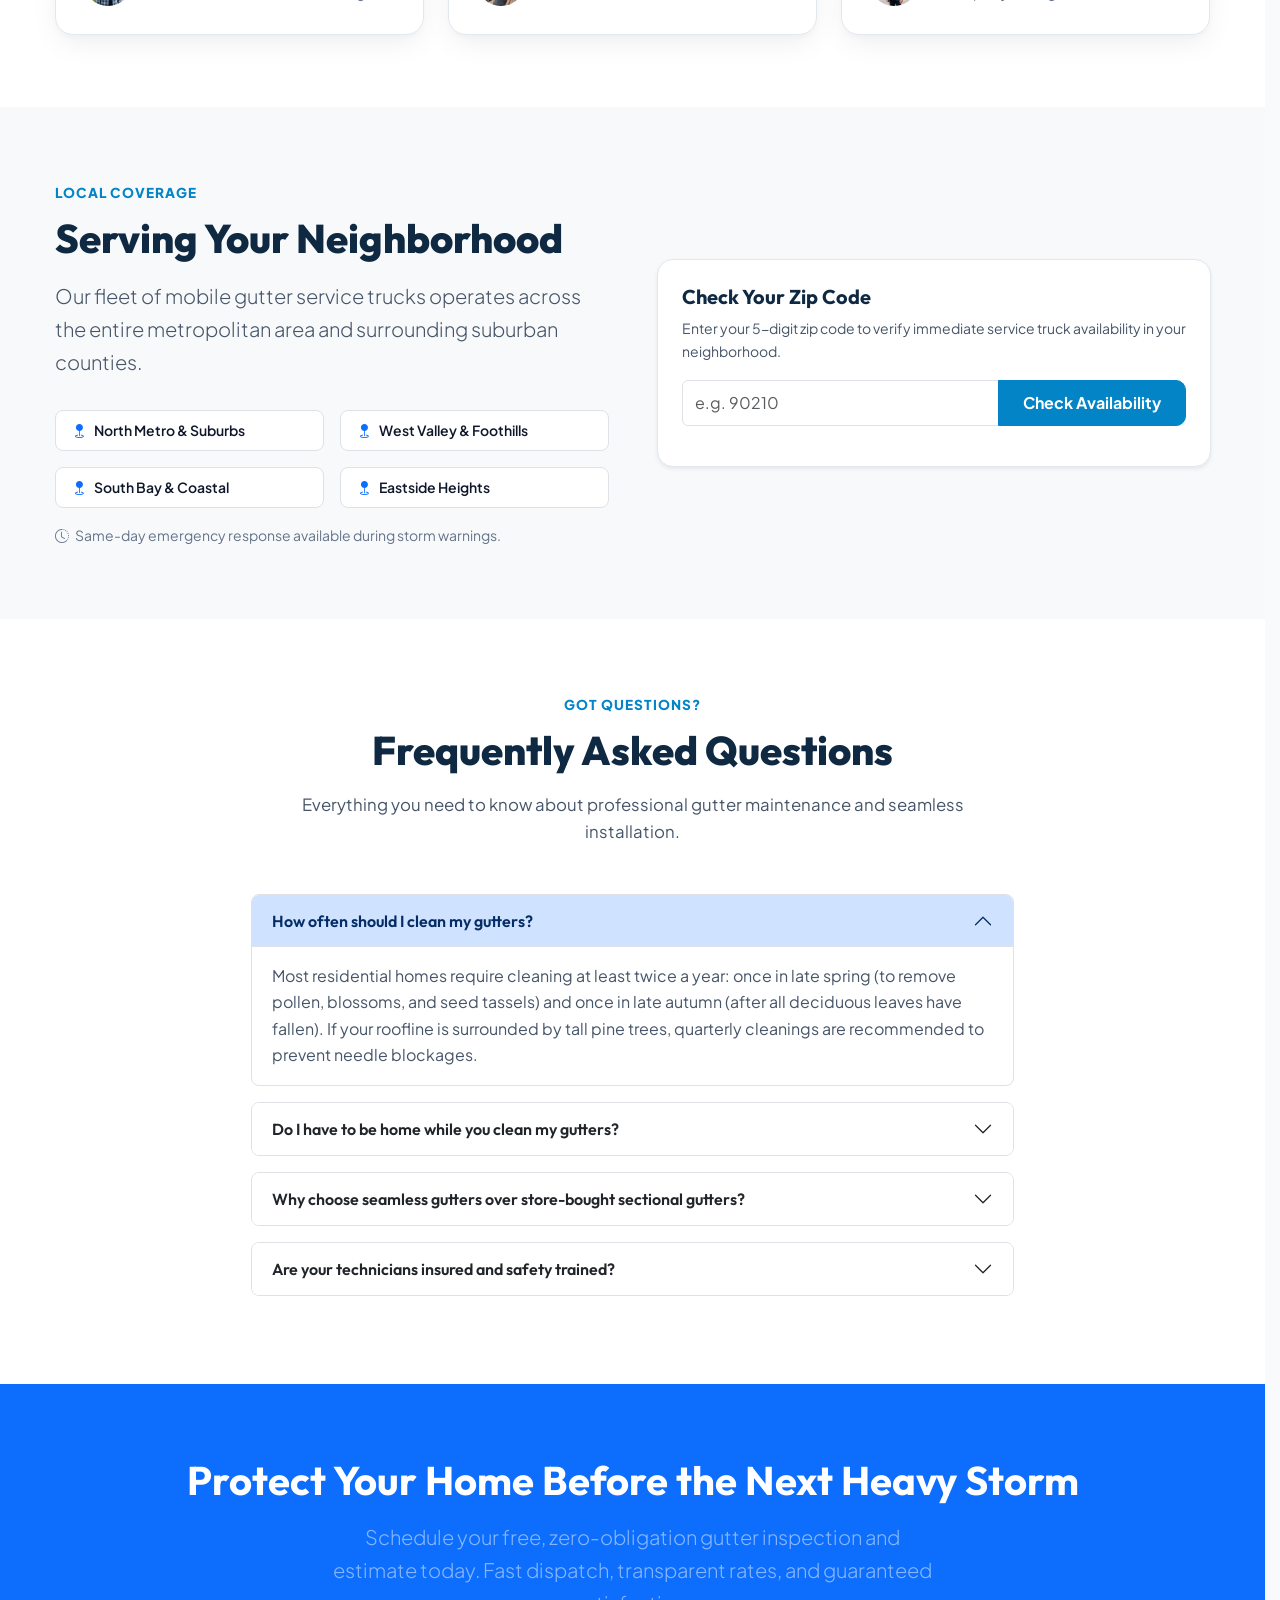
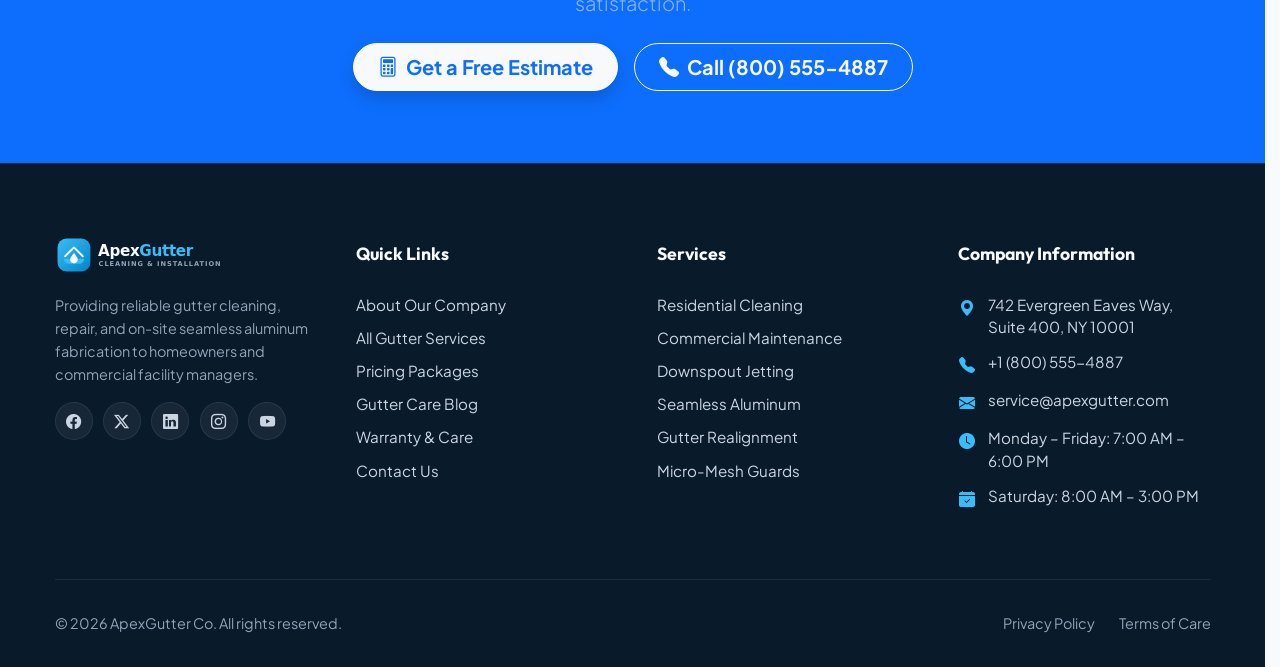
==== commit 9b5ebb37: "updated version" ====
--- a/index.html
+++ b/index.html
@@ -41,10 +41,10 @@
         <!-- Right Quick Controls on Mobile (Theme, RTL, Hamburger) -->
         <div class="d-flex align-items-center gap-2 d-lg-none ms-auto me-2">
           <button class="nav-icon-btn theme-toggle-btn" type="button" aria-label="Toggle dark mode" title="Toggle Theme">
-            <i class="bi bi-moon-stars-fill theme-icon"></i>
+            <i class="bi bi-moon-fill theme-icon"></i>
           </button>
           <button class="nav-icon-btn nav-rtl-btn rtl-toggle-btn" type="button" aria-label="Toggle text direction" title="Toggle RTL">
-            <span class="rtl-badge-text fw-bold">RTL</span>
+            <i class="bi bi-arrow-left-right" aria-hidden="true"></i><span class="rtl-badge-text">RTL</span>
           </button>
         </div>
 
@@ -90,12 +90,12 @@
 
             <!-- Theme Toggle -->
             <button class="nav-icon-btn theme-toggle-btn" type="button" aria-label="Toggle dark mode" title="Toggle Light/Dark Theme">
-              <i class="bi bi-moon-stars-fill theme-icon"></i>
+              <i class="bi bi-moon-fill theme-icon"></i>
             </button>
 
             <!-- RTL Toggle -->
             <button class="nav-icon-btn nav-rtl-btn rtl-toggle-btn" type="button" aria-label="Toggle text direction" title="Toggle RTL Layout">
-              <span class="rtl-badge-text fw-bold">RTL</span>
+              <i class="bi bi-arrow-left-right" aria-hidden="true"></i><span class="rtl-badge-text">RTL</span>
             </button>
 
             <!-- CTA Button -->
--- a/assets/css/style.css
+++ b/assets/css/style.css
@@ -199,7 +199,8 @@
 
 .navbar-nav .nav-link.active {
   color: var(--sp-primary) !important;
-  background-color: transparent !important;
+  background-color: rgba(2, 132, 199, 0.08) !important;
+  border-radius: 8px;
   font-weight: 700;
   box-shadow: none !important;
   position: relative;
@@ -212,7 +213,7 @@
 
 .navbar-nav .nav-link.active:hover {
   transform: none;
-  background-color: transparent !important;
+  background-color: rgba(2, 132, 199, 0.12) !important;
 }
 
 /* Unified Header Actions Alignment */
@@ -250,9 +251,9 @@
 .nav-icon-btn {
   width: 38px;
   height: 38px;
-  border-radius: 50%;
+  border-radius: 50% !important;
   border: 1px solid var(--sp-border-color);
-  background: #f8fafc;
+  background: #ffffff;
   color: var(--sp-secondary);
   display: inline-flex;
   align-items: center;
@@ -263,23 +264,32 @@
   padding: 0;
   flex-shrink: 0;
   line-height: 1;
+  box-shadow: 0 1px 3px rgba(15, 23, 42, 0.06);
 }
 
 .nav-icon-btn:hover {
-  background: #e2e8f0;
+  background: #f8fafc;
   color: var(--sp-primary);
   border-color: var(--sp-primary);
   transform: translateY(-1px);
 }
 
 .nav-icon-btn.nav-rtl-btn {
-  width: auto;
-  min-width: 44px;
-  padding: 0 0.65rem;
-  border-radius: 999px;
-  font-size: 0.725rem;
-  font-weight: 800;
-  letter-spacing: 0.5px;
+  width: auto !important;
+  min-width: auto;
+  height: 38px;
+  padding: 0 0.85rem !important;
+  border-radius: 999px !important;
+  font-size: 0.825rem;
+  font-weight: 700;
+  letter-spacing: 0.3px;
+  display: inline-flex;
+  align-items: center;
+  gap: 0.35rem;
+}
+
+.nav-icon-btn.nav-rtl-btn i {
+  font-size: 0.95rem;
 }
 
 .site-header .btn-cta {
--- a/assets/css/dark.css
+++ b/assets/css/dark.css
@@ -146,7 +146,8 @@
 
 [data-bs-theme="dark"] .navbar-nav .nav-link.active {
   color: #38bdf8 !important;
-  background-color: transparent !important;
+  background-color: rgba(56, 189, 248, 0.14) !important;
+  border-radius: 8px;
   box-shadow: none !important;
   position: relative;
 }
@@ -157,7 +158,7 @@
 
 [data-bs-theme="dark"] .navbar-nav .nav-link.active:hover {
   transform: none;
-  background-color: transparent !important;
+  background-color: rgba(56, 189, 248, 0.2) !important;
 }
 
 [data-bs-theme="dark"] .nav-phone-link {
@@ -172,11 +173,28 @@
 
 [data-bs-theme="dark"] .nav-icon-btn {
   background: #1e293b;
-  border-color: rgba(255, 255, 255, 0.15);
+  border-color: rgba(255, 255, 255, 0.16);
   color: #e2e8f0;
+  box-shadow: 0 1px 3px rgba(0, 0, 0, 0.3);
 }
 
 [data-bs-theme="dark"] .nav-icon-btn:hover {
+  background: #334155;
+  color: #38bdf8;
+  border-color: #38bdf8;
+}
+
+[data-bs-theme="dark"] .theme-icon.bi-sun-fill {
+  color: #f59e0b;
+}
+
+[data-bs-theme="dark"] .nav-icon-btn.nav-rtl-btn {
+  background: #1e293b;
+  border-color: rgba(255, 255, 255, 0.16);
+  color: #f1f5f9;
+}
+
+[data-bs-theme="dark"] .nav-icon-btn.nav-rtl-btn:hover {
   background: #334155;
   color: #38bdf8;
   border-color: #38bdf8;
--- a/assets/css/rtl.css
+++ b/assets/css/rtl.css
@@ -8,10 +8,55 @@
   text-align: right;
 }
 
+/* Header & Navigation RTL Layout */
+[dir="rtl"] .site-header .navbar-nav.me-auto,
+[dir="rtl"] .navbar-nav.me-auto {
+  margin-right: 0 !important;
+  margin-left: auto !important;
+}
+
+[dir="rtl"] .site-header .header-actions {
+  margin-left: 0 !important;
+  margin-right: auto !important;
+}
+
+[dir="rtl"] .site-header .d-lg-none.ms-auto {
+  margin-left: 0 !important;
+  margin-right: auto !important;
+}
+
+[dir="rtl"] .site-header .d-lg-none.me-2 {
+  margin-right: 0 !important;
+  margin-left: 0.5rem !important;
+}
+
+[dir="rtl"] .nav-phone-link i {
+  margin-right: 0 !important;
+  margin-left: 0.4rem !important;
+}
+
+[dir="rtl"] .btn-cta i {
+  margin-right: 0 !important;
+  margin-left: 0.4rem !important;
+}
+
 [dir="rtl"] .dropdown-menu {
   text-align: right;
   left: auto !important;
   right: 0 !important;
+}
+
+[dir="rtl"] .offcanvas-end {
+  right: auto !important;
+  left: 0 !important;
+  transform: translateX(-100%) !important;
+  border-left: none !important;
+  border-right: var(--bs-offcanvas-border-width, 1px) solid var(--bs-offcanvas-border-color, rgba(0,0,0,0.15)) !important;
+}
+
+[dir="rtl"] .offcanvas-end.showing,
+[dir="rtl"] .offcanvas-end.show:not(.hiding) {
+  transform: none !important;
 }
 
 [dir="rtl"] .home-dropdown-item:hover {
--- a/assets/css/responsive.css
+++ b/assets/css/responsive.css
@@ -83,7 +83,15 @@
     align-items: center;
     justify-content: center;
     font-size: 0.95rem;
-    border-radius: 10px;
+    border-radius: 50% !important;
+  }
+
+  .nav-icon-btn.nav-rtl-btn {
+    width: auto !important;
+    padding: 0 0.75rem !important;
+    border-radius: 999px !important;
+    font-size: 0.8rem;
+    gap: 0.3rem;
   }
 
   .navbar-toggler {
@@ -738,12 +746,16 @@
     width: 34px;
     height: 34px;
     font-size: 0.85rem;
-    border-radius: 8px;
+    border-radius: 50% !important;
   }
 
   .nav-icon-btn.nav-rtl-btn {
+    width: auto !important;
     min-width: 36px;
-    padding: 0 0.4rem;
+    padding: 0 0.55rem !important;
+    border-radius: 999px !important;
+    font-size: 0.75rem;
+    gap: 0.25rem;
   }
 
   .navbar-toggler {
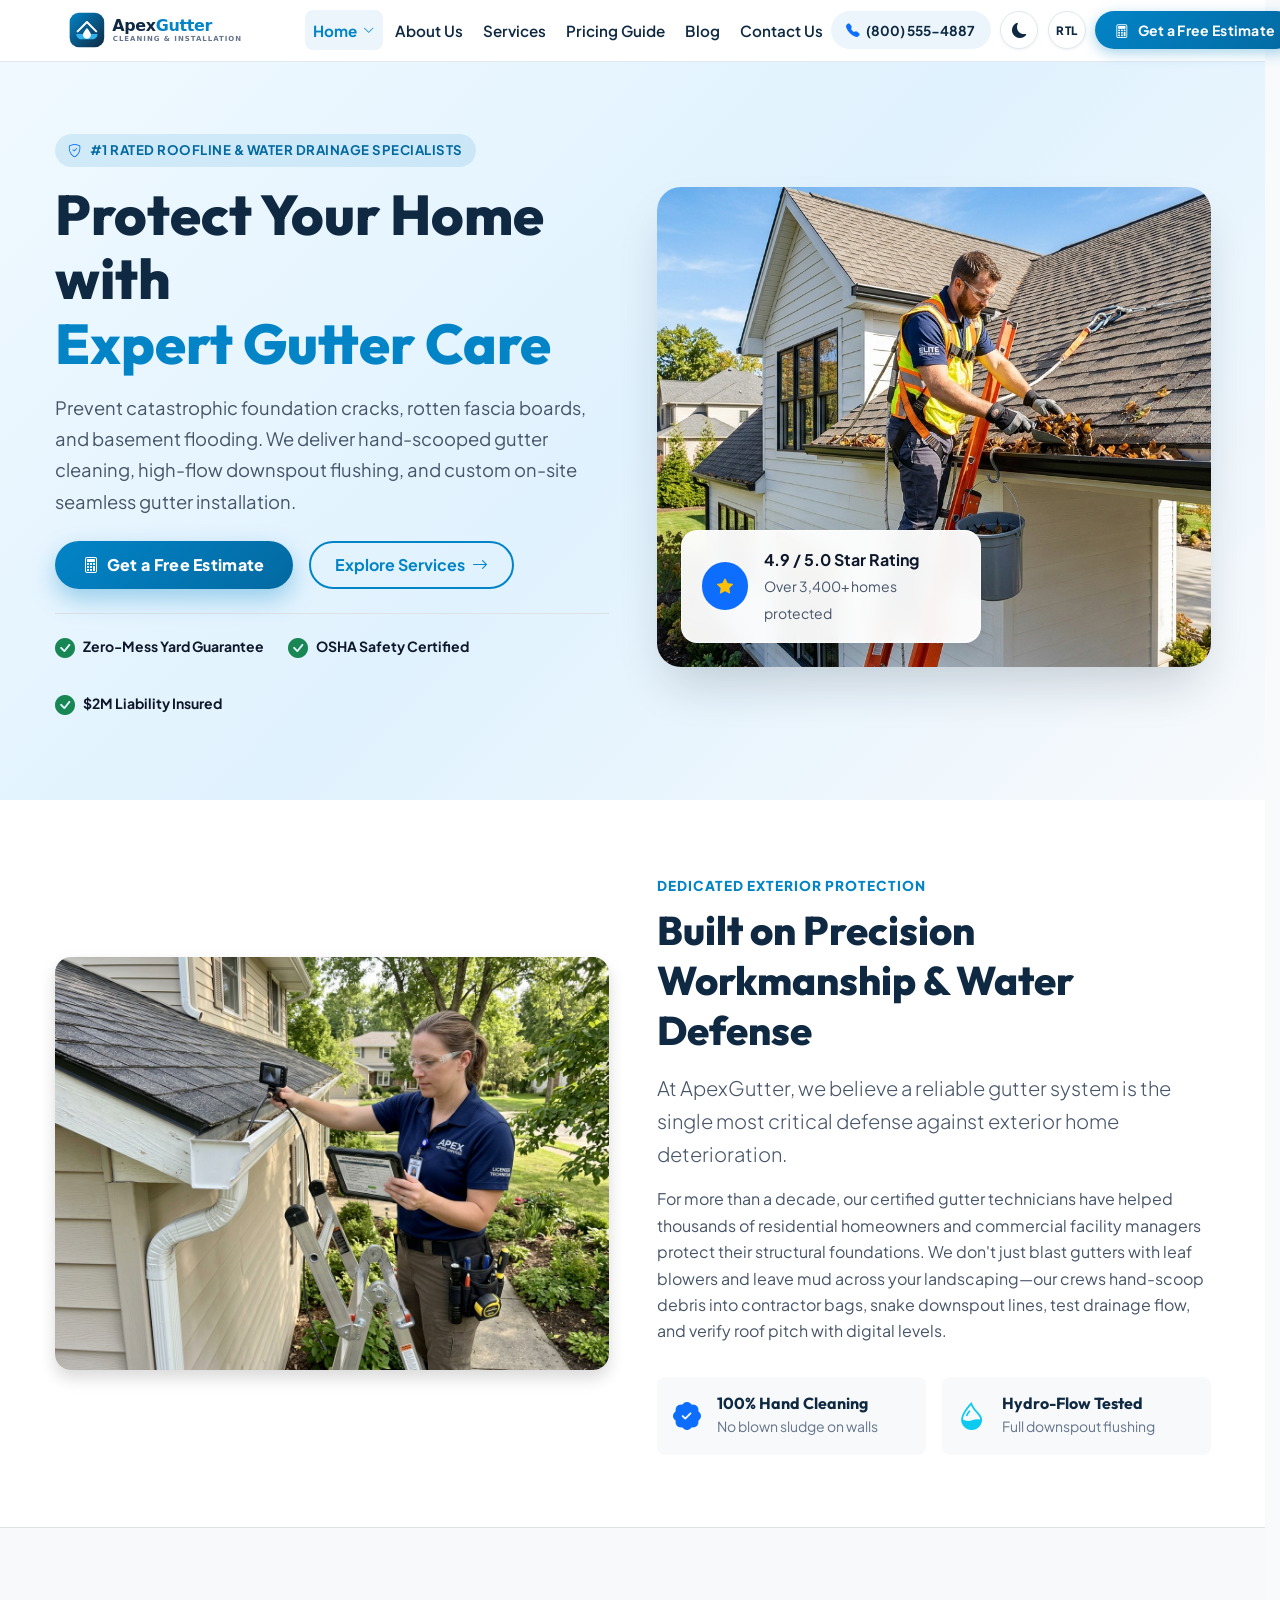
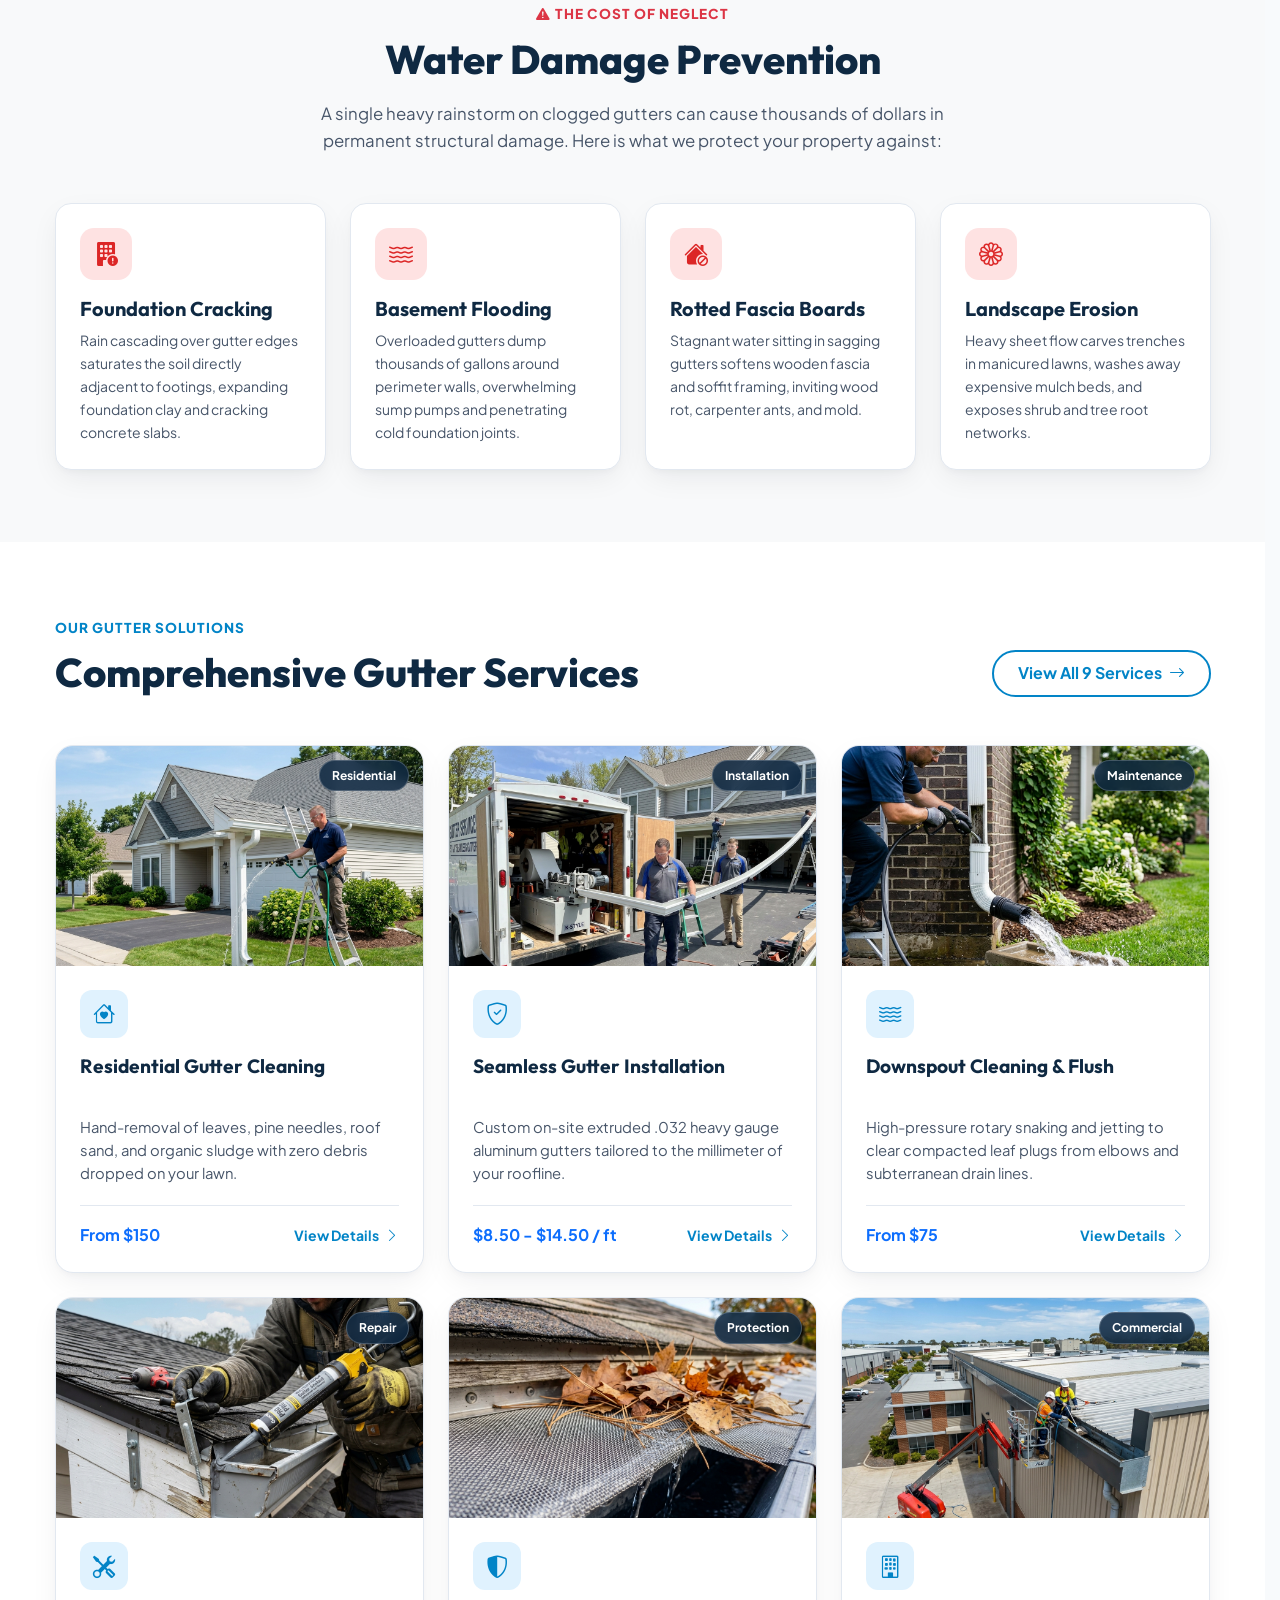
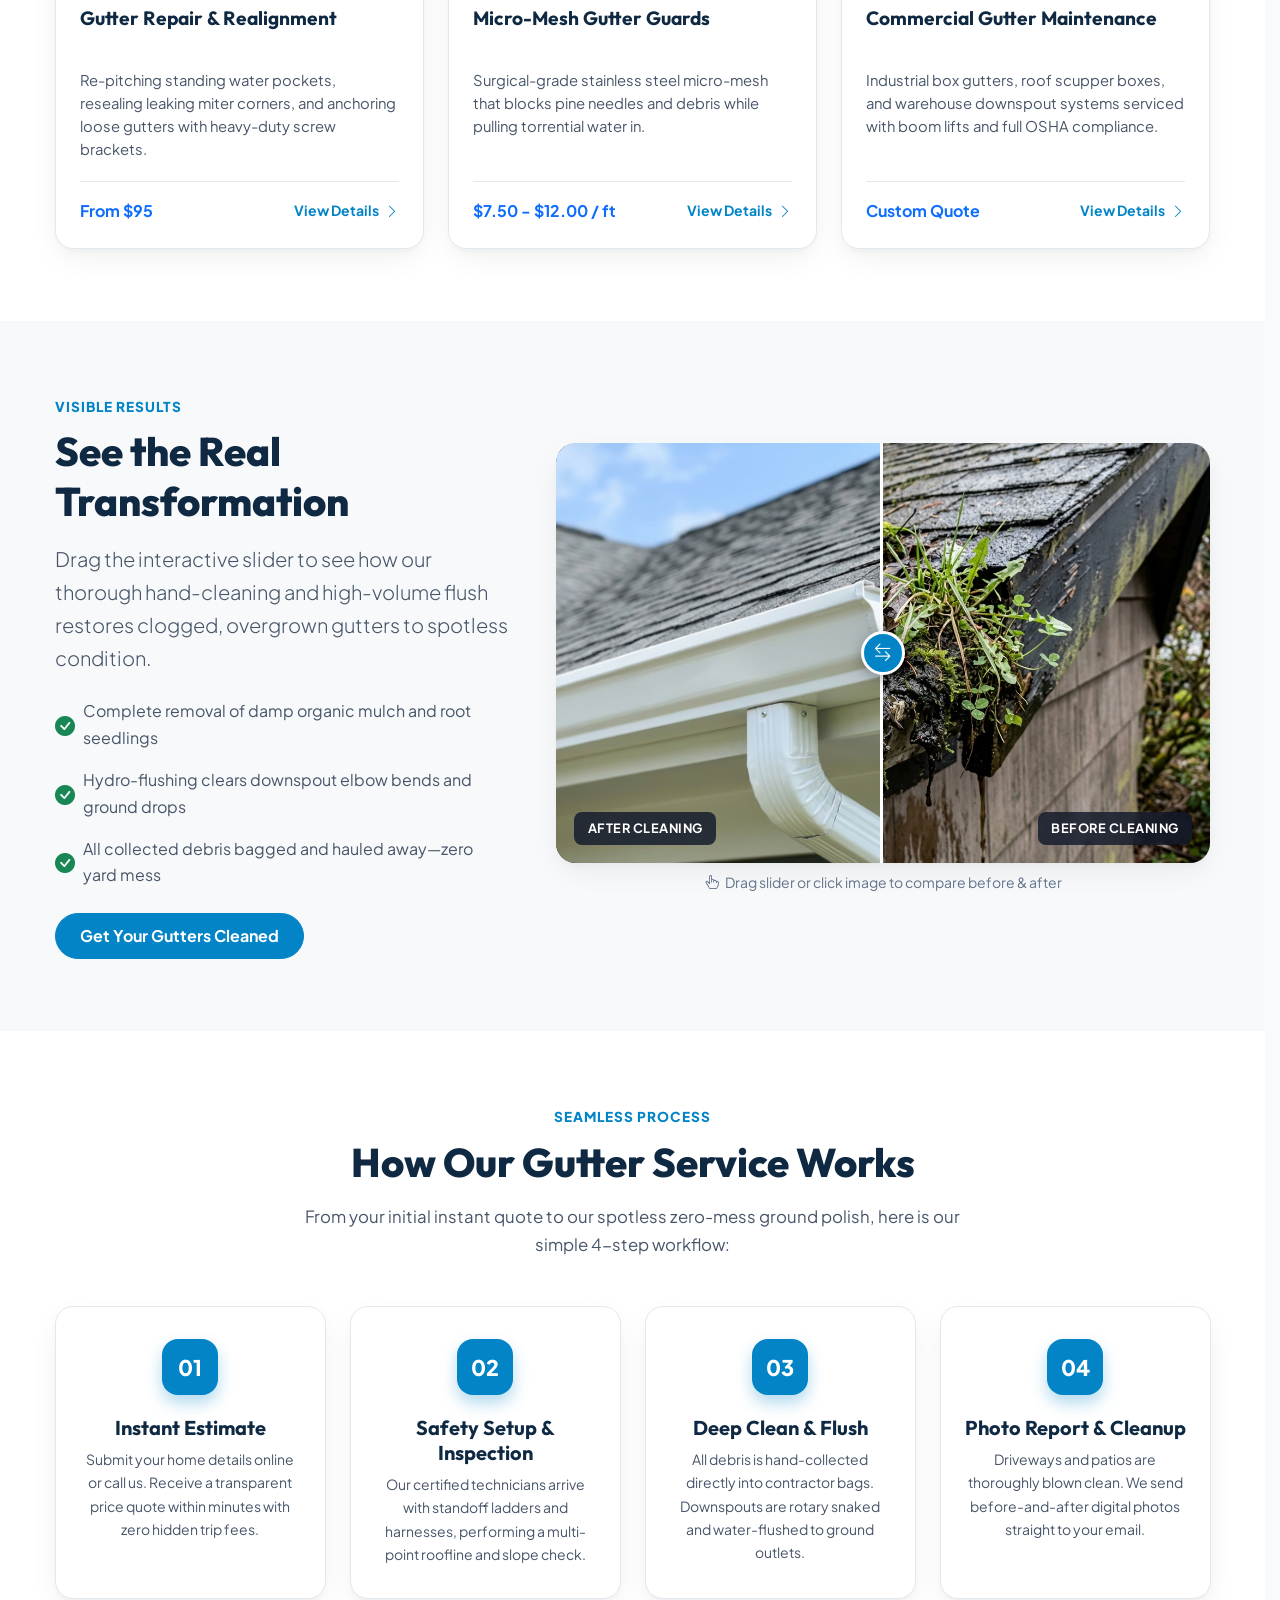
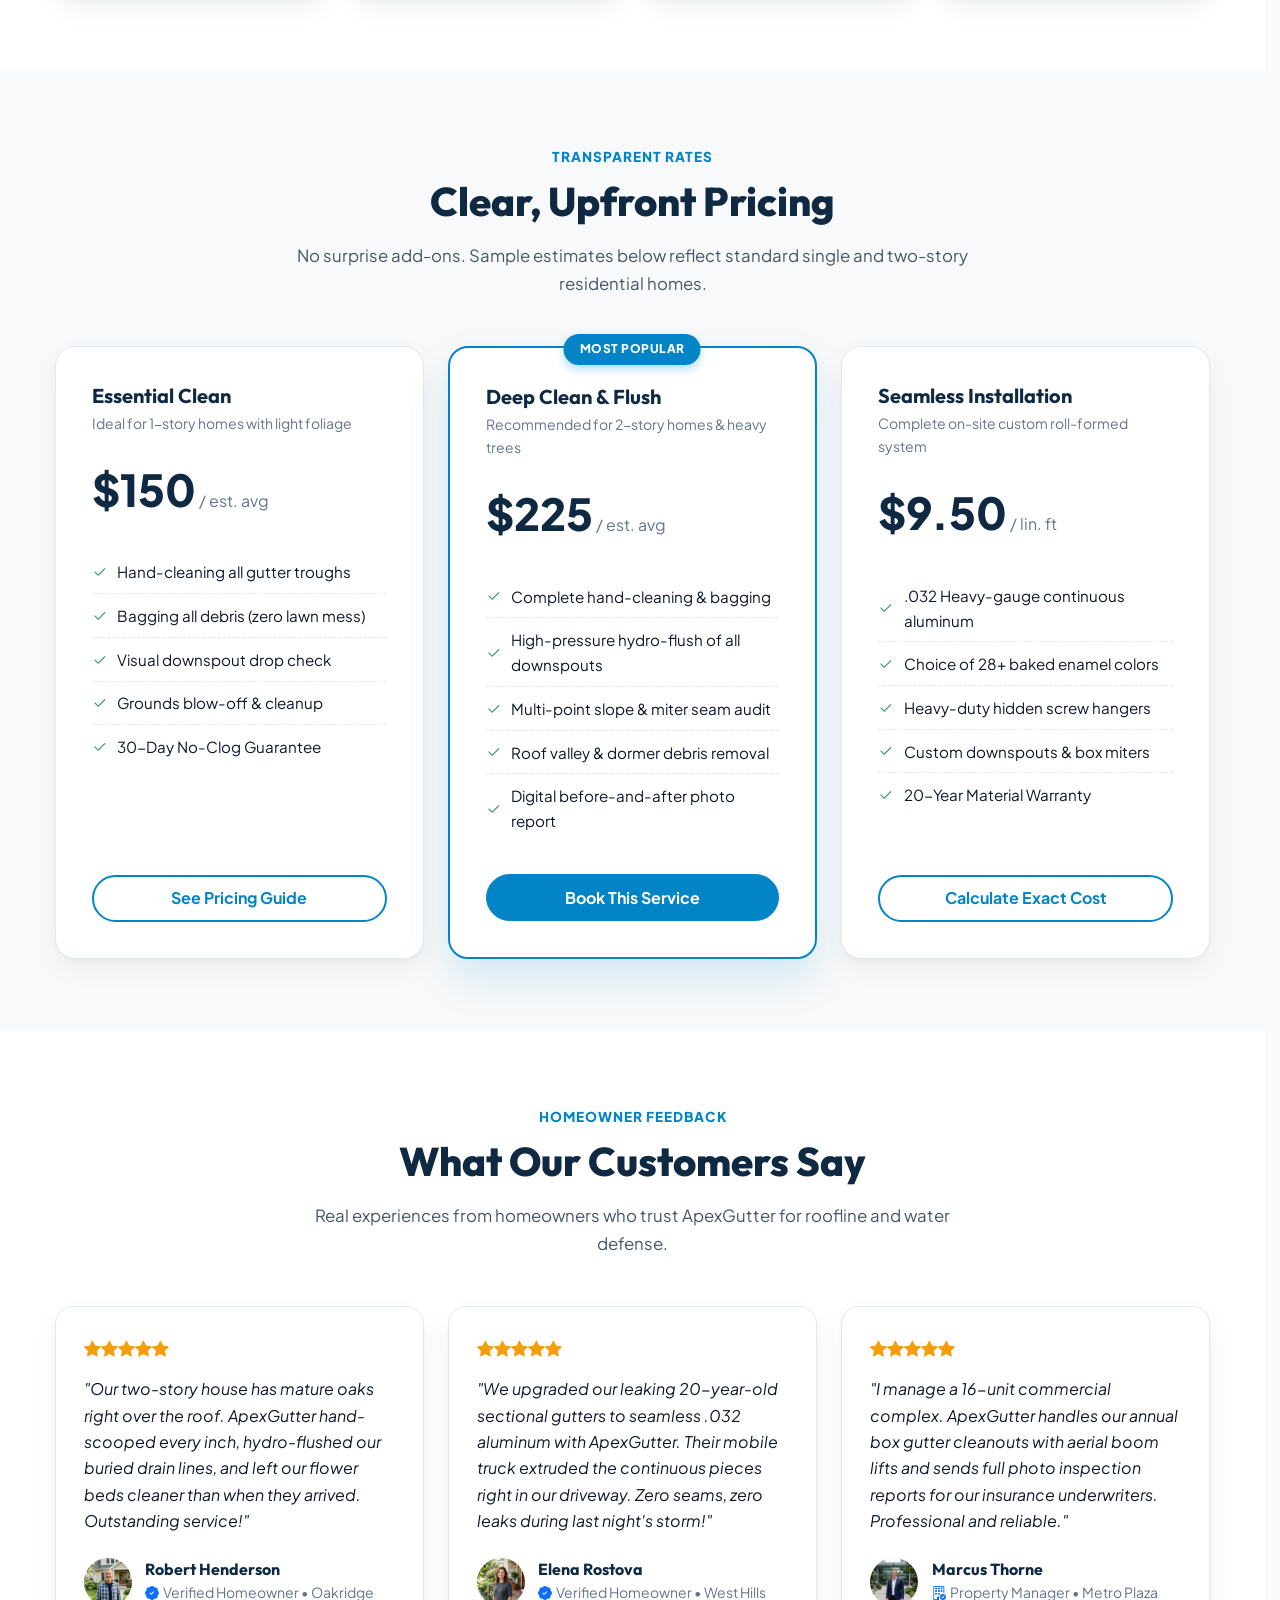
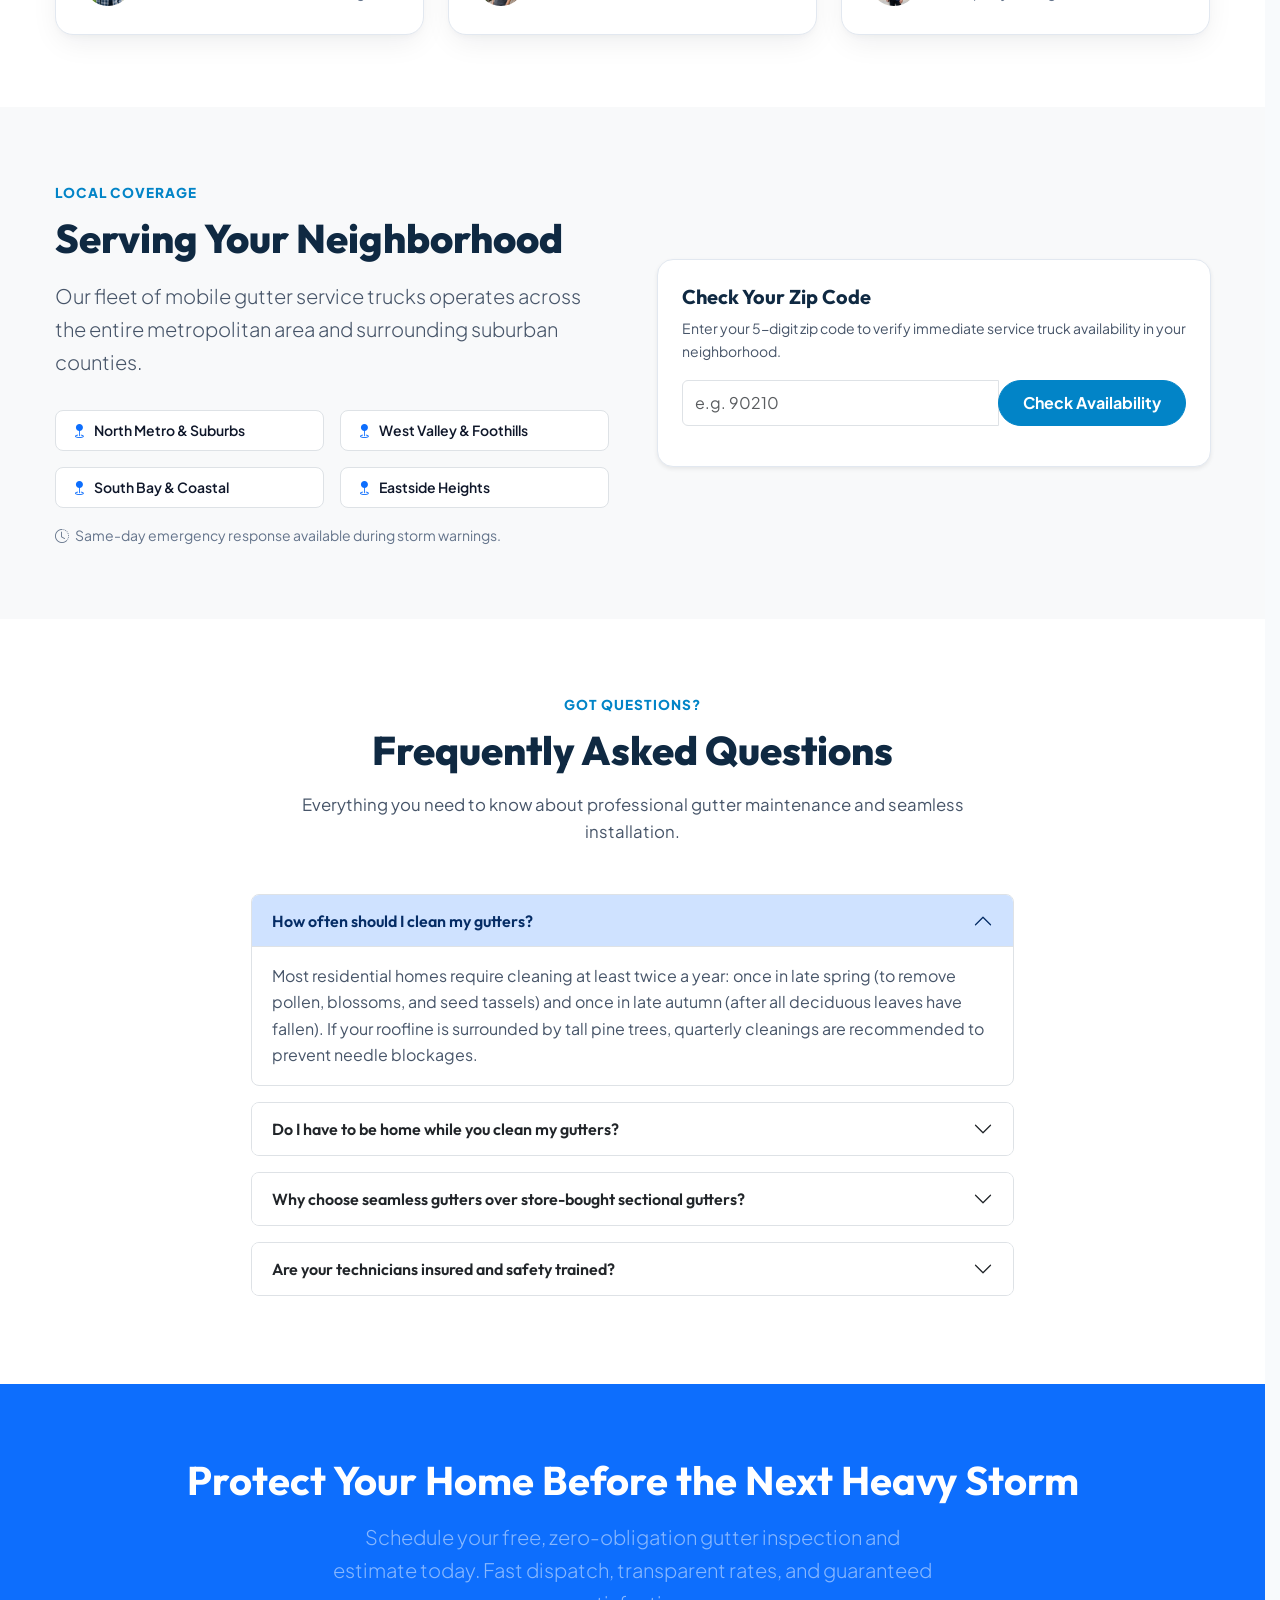
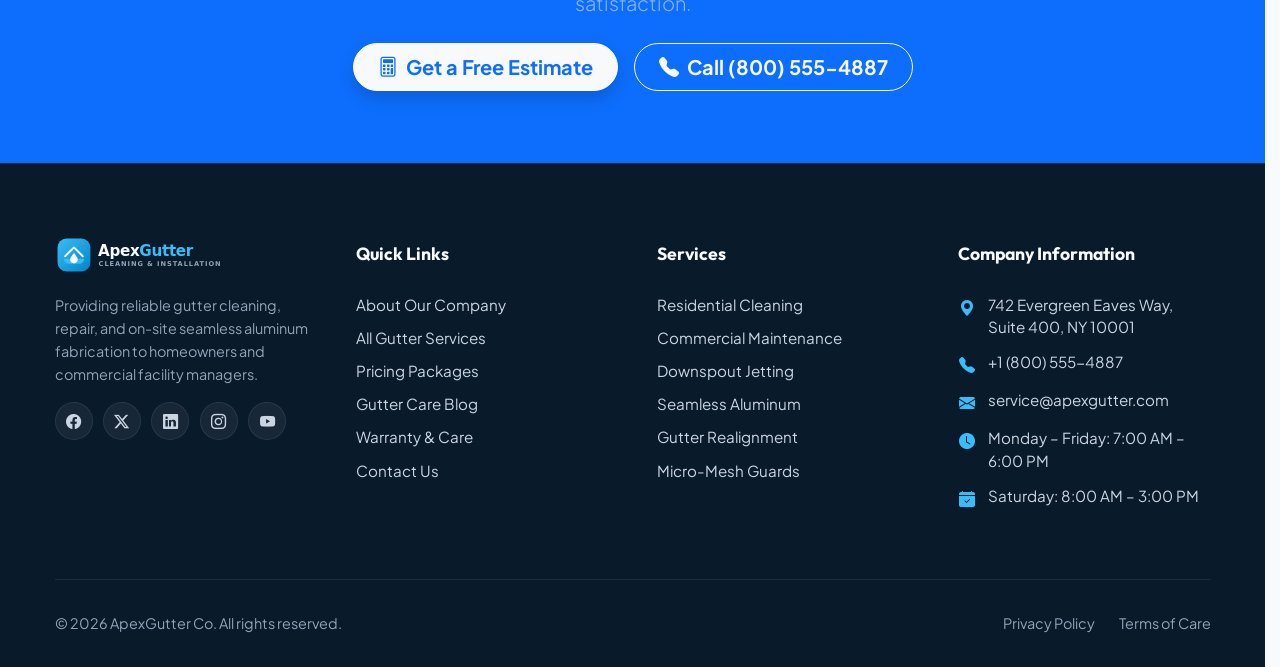
==== commit 7ce4e78b: "updated version" ====
--- a/index.html
+++ b/index.html
@@ -44,7 +44,7 @@
             <i class="bi bi-moon-fill theme-icon"></i>
           </button>
           <button class="nav-icon-btn nav-rtl-btn rtl-toggle-btn" type="button" aria-label="Toggle text direction" title="Toggle RTL">
-            <i class="bi bi-arrow-left-right" aria-hidden="true"></i><span class="rtl-badge-text">RTL</span>
+            <span class="rtl-badge-text">RTL</span>
           </button>
         </div>
 
@@ -82,7 +82,7 @@
           </ul>
 
           <!-- Action Items (Phone, Theme, RTL, CTA) -->
-          <div class="header-actions ms-lg-2">
+          <div class="header-actions">
             <a href="tel:+18005554887" class="nav-phone-link d-none d-xl-inline-flex align-items-center">
               <i class="bi bi-telephone-fill text-primary"></i>
               <span>(800) 555-4887</span>
@@ -95,7 +95,7 @@
 
             <!-- RTL Toggle -->
             <button class="nav-icon-btn nav-rtl-btn rtl-toggle-btn" type="button" aria-label="Toggle text direction" title="Toggle RTL Layout">
-              <i class="bi bi-arrow-left-right" aria-hidden="true"></i><span class="rtl-badge-text">RTL</span>
+              <span class="rtl-badge-text">RTL</span>
             </button>
 
             <!-- CTA Button -->
@@ -170,7 +170,7 @@
                 <i class="bi bi-calculator"></i>
                 <span>Get a Free Estimate</span>
               </button>
-              <a href="services.html" class="btn btn-outline-primary">
+              <a href="services.html" class="btn btn-outline-primary rounded-pill px-4">
                 <span>Explore Services</span>
                 <i class="bi bi-arrow-right ms-1"></i>
               </a>
@@ -318,7 +318,7 @@
             <span class="section-tag">Our Gutter Solutions</span>
             <h2 class="section-title mb-0">Comprehensive Gutter Services</h2>
           </div>
-          <a href="services.html" class="btn btn-outline-primary">
+          <a href="services.html" class="btn btn-outline-primary rounded-pill px-4">
             <span>View All 9 Services</span>
             <i class="bi bi-arrow-right ms-1"></i>
           </a>
@@ -477,7 +477,7 @@
                 <span>All collected debris bagged and hauled away—zero yard mess</span>
               </li>
             </ul>
-            <button type="button" class="btn btn-primary" data-bs-toggle="modal" data-bs-target="#estimateModal">
+            <button type="button" class="btn btn-primary rounded-pill px-4" data-bs-toggle="modal" data-bs-target="#estimateModal">
               Get Your Gutters Cleaned
             </button>
           </div>
@@ -578,7 +578,7 @@
                 <li><i class="bi bi-check2 text-success fw-bold"></i> Grounds blow-off &amp; cleanup</li>
                 <li><i class="bi bi-check2 text-success fw-bold"></i> 30-Day No-Clog Guarantee</li>
               </ul>
-              <a href="pricing.html" class="btn btn-outline-primary w-100">See Pricing Guide</a>
+              <a href="pricing.html" class="btn btn-outline-primary rounded-pill w-100">See Pricing Guide</a>
             </div>
           </div>
           <div class="col-lg-4 col-md-6">
@@ -594,7 +594,7 @@
                 <li><i class="bi bi-check2 text-success fw-bold"></i> Roof valley &amp; dormer debris removal</li>
                 <li><i class="bi bi-check2 text-success fw-bold"></i> Digital before-and-after photo report</li>
               </ul>
-              <button type="button" class="btn btn-primary w-100" data-bs-toggle="modal" data-bs-target="#estimateModal">Book This Service</button>
+              <button type="button" class="btn btn-primary rounded-pill w-100" data-bs-toggle="modal" data-bs-target="#estimateModal">Book This Service</button>
             </div>
           </div>
           <div class="col-lg-4 col-md-6">
@@ -609,7 +609,7 @@
                 <li><i class="bi bi-check2 text-success fw-bold"></i> Custom downspouts &amp; box miters</li>
                 <li><i class="bi bi-check2 text-success fw-bold"></i> 20-Year Material Warranty</li>
               </ul>
-              <a href="pricing.html" class="btn btn-outline-primary w-100">Calculate Exact Cost</a>
+              <a href="pricing.html" class="btn btn-outline-primary rounded-pill w-100">Calculate Exact Cost</a>
             </div>
           </div>
         </div>
@@ -624,7 +624,7 @@
           <h2 class="section-title">What Our Customers Say</h2>
           <p class="section-subtitle">Real experiences from homeowners who trust ApexGutter for roofline and water defense.</p>
         </div>
-        <div class="row g-4">
+        <div class="row g-4 justify-content-center">
           <div class="col-lg-4 col-md-6">
             <div class="testimonial-card">
               <div class="star-rating">
--- a/assets/css/style.css
+++ b/assets/css/style.css
@@ -275,21 +275,25 @@
 }
 
 .nav-icon-btn.nav-rtl-btn {
-  width: auto !important;
-  min-width: auto;
-  height: 38px;
-  padding: 0 0.85rem !important;
-  border-radius: 999px !important;
-  font-size: 0.825rem;
-  font-weight: 700;
+  width: 38px !important;
+  height: 38px !important;
+  min-width: 38px !important;
+  border-radius: 50% !important;
+  padding: 0 !important;
+  font-size: 0.72rem;
+  font-weight: 800;
   letter-spacing: 0.3px;
   display: inline-flex;
   align-items: center;
-  gap: 0.35rem;
-}
-
-.nav-icon-btn.nav-rtl-btn i {
-  font-size: 0.95rem;
+  justify-content: center;
+  flex-shrink: 0;
+  line-height: 1;
+}
+
+.nav-icon-btn.nav-rtl-btn .rtl-badge-text {
+  display: inline-block;
+  line-height: 1;
+  text-align: center;
 }
 
 .site-header .btn-cta {
@@ -308,6 +312,8 @@
     align-items: center;
     justify-content: space-between;
     gap: 1.5rem;
+    padding-left: 1.5rem !important;
+    padding-right: 1.5rem !important;
   }
 
   .site-header #desktopNav {
@@ -585,13 +591,18 @@
 }
 
 /* Buttons */
+.btn {
+  border-radius: 999px;
+  transition: all 0.2s ease;
+}
+
 .btn-primary {
   background: var(--sp-primary);
   border-color: var(--sp-primary);
   color: #ffffff;
   font-weight: 700;
   padding: 0.65rem 1.5rem;
-  border-radius: 10px;
+  border-radius: 999px !important;
   transition: all 0.2s ease;
 }
 
@@ -608,7 +619,7 @@
   border-width: 2px;
   font-weight: 700;
   padding: 0.6rem 1.45rem;
-  border-radius: 10px;
+  border-radius: 999px !important;
 }
 
 .btn-outline-primary:hover {
@@ -634,6 +645,15 @@
 .btn-cta:hover {
   transform: translateY(-2px);
   box-shadow: 0 14px 30px rgba(2, 132, 199, 0.45);
+}
+
+.btn-secondary,
+.btn-outline-secondary,
+.btn-light,
+.btn-outline-light,
+.btn-info,
+.btn-outline-info {
+  border-radius: 999px !important;
 }
 
 /* Section Headings */
@@ -1566,21 +1586,21 @@
 }
 
 /* ==========================================================================
-   Location Map Card (Matching reference design in Image 2)
+   Location Map Card (ApexGutter Brand Theme)
    ========================================================================== */
 .location-map-card {
-  background: #091a13;
-  border: 1px solid rgba(52, 211, 153, 0.22);
+  background: linear-gradient(145deg, #0f2942 0%, #0a192f 100%);
+  border: 1px solid rgba(2, 132, 199, 0.28);
   border-radius: 18px;
   padding: 1.35rem 1.35rem 1.15rem 1.35rem;
-  box-shadow: 0 12px 32px -8px rgba(0, 0, 0, 0.35);
+  box-shadow: 0 12px 32px -8px rgba(15, 41, 66, 0.45), 0 4px 12px rgba(2, 132, 199, 0.1);
   color: #f8fafc;
-  transition: border-color 0.25s ease, box-shadow 0.25s ease;
+  transition: border-color 0.25s ease, box-shadow 0.25s ease, transform 0.25s ease;
 }
 
 .location-map-card:hover {
-  border-color: rgba(52, 211, 153, 0.4);
-  box-shadow: 0 16px 36px -8px rgba(0, 0, 0, 0.45);
+  border-color: rgba(6, 182, 212, 0.55);
+  box-shadow: 0 16px 36px -8px rgba(2, 132, 199, 0.35), 0 0 20px -4px rgba(6, 182, 212, 0.2);
 }
 
 .location-map-header {
@@ -1595,13 +1615,14 @@
 }
 
 .location-map-icon {
-  color: #34d399;
+  color: #38bdf8;
   font-size: 1.35rem;
   line-height: 1;
   display: inline-flex;
   align-items: center;
   justify-content: center;
   flex-shrink: 0;
+  filter: drop-shadow(0 2px 4px rgba(2, 132, 199, 0.3));
 }
 
 .location-map-title {
@@ -1616,7 +1637,7 @@
 
 .location-map-address {
   font-family: var(--sp-font-body);
-  color: #9db8a8;
+  color: #cbd5e1;
   font-size: 0.92rem;
   line-height: 1.45;
 }
@@ -1627,9 +1648,10 @@
   height: 275px;
   border-radius: 12px;
   overflow: hidden;
-  border: 1px solid rgba(255, 255, 255, 0.08);
-  background-color: #e5e3df;
+  border: 1px solid rgba(2, 132, 199, 0.3);
+  background-color: #0c1a2d;
   margin-bottom: 0.95rem;
+  box-shadow: inset 0 2px 6px rgba(0, 0, 0, 0.3);
 }
 
 .location-map-frame iframe {
@@ -1637,6 +1659,8 @@
   height: 100% !important;
   border: 0 !important;
   display: block;
+  filter: contrast(1.02) saturate(0.95);
+  transition: filter 0.3s ease;
 }
 
 .location-map-footer {
@@ -1649,14 +1673,14 @@
 }
 
 .location-map-amenity {
-  color: #9db8a8;
+  color: #94a3b8;
   font-size: 0.88rem;
   line-height: 1.4;
   margin: 0;
 }
 
 .location-map-link {
-  color: #34d399;
+  color: #38bdf8;
   font-weight: 600;
   font-size: 0.92rem;
   display: inline-flex;
@@ -1673,7 +1697,7 @@
 }
 
 .location-map-link:hover {
-  color: #6ee7b7;
+  color: #bae6fd;
   text-decoration: none;
 }
 .location-map-link:hover i {
@@ -1703,3 +1727,22 @@
 
 
 
+
+
+/* Safety Protocol & Feature Circle Icons Perfect Centering */
+.rounded-circle[style*="60px"] {
+  display: flex !important;
+  align-items: center !important;
+  justify-content: center !important;
+  padding: 0 !important;
+}
+
+.rounded-circle[style*="60px"] i {
+  display: inline-flex !important;
+  align-items: center !important;
+  justify-content: center !important;
+  line-height: 1 !important;
+  margin: 0 !important;
+  padding: 0 !important;
+  vertical-align: middle;
+}
--- a/assets/css/dark.css
+++ b/assets/css/dark.css
@@ -13,6 +13,9 @@
   --sp-border-color: rgba(255, 255, 255, 0.12);
   --sp-box-shadow: 0 10px 30px -5px rgba(0, 0, 0, 0.5);
   --sp-box-shadow-hover: 0 20px 40px -10px rgba(0, 0, 0, 0.7);
+  --sp-primary-light: rgba(56, 189, 248, 0.16);
+  --sp-dark-surface: #0b1320;
+  --sp-bg-subtle: #0f1e33;
 
   /* Bootstrap Variable Overrides */
   --bs-body-bg: #0b1320;
@@ -552,9 +555,13 @@
 
 /* 17. Location Map Card */
 [data-bs-theme="dark"] .location-map-card {
-  background-color: #07150f;
-  border-color: rgba(52, 211, 153, 0.28);
-  box-shadow: 0 16px 36px -8px rgba(0, 0, 0, 0.6);
+  background: linear-gradient(145deg, #0d1e33 0%, #081220 100%);
+  border-color: rgba(2, 132, 199, 0.35);
+  box-shadow: 0 16px 36px -8px rgba(0, 0, 0, 0.65);
+}
+
+[data-bs-theme="dark"] .location-map-frame iframe {
+  filter: invert(90%) hue-rotate(180deg) contrast(95%) brightness(92%);
 }
 
 /* 18. Blog Article Content */
@@ -596,3 +603,43 @@
   width: auto;
   opacity: 1;
 }
+
+/* 20. Component Harmonization in Dark Mode */
+[data-bs-theme="dark"] .damage-icon-wrap {
+  background: rgba(239, 68, 68, 0.18) !important;
+  color: #f87171 !important;
+  border: 1px solid rgba(239, 68, 68, 0.3) !important;
+}
+
+[data-bs-theme="dark"] .service-card-icon {
+  background: rgba(56, 189, 248, 0.16) !important;
+  color: #38bdf8 !important;
+  border: 1px solid rgba(56, 189, 248, 0.25) !important;
+}
+
+[data-bs-theme="dark"] .hero-badge {
+  background: rgba(56, 189, 248, 0.14) !important;
+  color: #38bdf8 !important;
+  border: 1px solid rgba(56, 189, 248, 0.25) !important;
+}
+
+[data-bs-theme="dark"] .location-map-frame {
+  background-color: #0b1524 !important;
+  border-color: rgba(255, 255, 255, 0.1) !important;
+}
+
+[data-bs-theme="dark"] .client-avatar {
+  background: rgba(56, 189, 248, 0.18) !important;
+  border: 2px solid rgba(56, 189, 248, 0.3);
+}
+
+[data-bs-theme="dark"] .step-num {
+  box-shadow: 0 4px 12px rgba(2, 132, 199, 0.4) !important;
+}
+
+[data-bs-theme="dark"] .damage-feature-box,
+[data-bs-theme="dark"] .service-checker-box {
+  background-color: #132238 !important;
+  border-color: rgba(255, 255, 255, 0.1) !important;
+}
+
--- a/assets/css/rtl.css
+++ b/assets/css/rtl.css
@@ -241,6 +241,10 @@
   content: "\f284"; /* bi-chevron-left */
 }
 
+[dir="rtl"] .bi-chevron-left::before {
+  content: "\f285"; /* bi-chevron-right */
+}
+
 [dir="rtl"] .blog-back-btn:hover {
   transform: translateX(2px);
 }
@@ -264,3 +268,146 @@
   transform: translate(-2px, -2px);
 }
 
+/* ==========================================================================
+   Bootstrap 5 Directional Utilities & Forms (RTL Symmetry System)
+   ========================================================================== */
+
+/* Text Alignment */
+[dir="rtl"] .text-start {
+  text-align: right !important;
+}
+
+[dir="rtl"] .text-end {
+  text-align: left !important;
+}
+
+/* Floats */
+[dir="rtl"] .float-start {
+  float: right !important;
+}
+
+[dir="rtl"] .float-end {
+  float: left !important;
+}
+
+/* Margin End (me-*) -> in RTL maps to margin-left */
+[dir="rtl"] .me-0 { margin-left: 0 !important; margin-right: 0 !important; }
+[dir="rtl"] .me-1 { margin-left: 0.25rem !important; margin-right: 0 !important; }
+[dir="rtl"] .me-2 { margin-left: 0.5rem !important; margin-right: 0 !important; }
+[dir="rtl"] .me-3 { margin-left: 1rem !important; margin-right: 0 !important; }
+[dir="rtl"] .me-4 { margin-left: 1.5rem !important; margin-right: 0 !important; }
+[dir="rtl"] .me-5 { margin-left: 3rem !important; margin-right: 0 !important; }
+[dir="rtl"] .me-auto { margin-left: auto !important; margin-right: 0 !important; }
+
+/* Margin Start (ms-*) -> in RTL maps to margin-right */
+[dir="rtl"] .ms-0 { margin-right: 0 !important; margin-left: 0 !important; }
+[dir="rtl"] .ms-1 { margin-right: 0.25rem !important; margin-left: 0 !important; }
+[dir="rtl"] .ms-2 { margin-right: 0.5rem !important; margin-left: 0 !important; }
+[dir="rtl"] .ms-3 { margin-right: 1rem !important; margin-left: 0 !important; }
+[dir="rtl"] .ms-4 { margin-right: 1.5rem !important; margin-left: 0 !important; }
+[dir="rtl"] .ms-5 { margin-right: 3rem !important; margin-left: 0 !important; }
+[dir="rtl"] .ms-auto { margin-right: auto !important; margin-left: 0 !important; }
+[dir="rtl"] .ms-lg-2 { margin-right: 0.5rem !important; margin-left: 0 !important; }
+[dir="rtl"] .ms-md-auto { margin-right: auto !important; margin-left: 0 !important; }
+[dir="rtl"] .me-md-auto { margin-left: auto !important; margin-right: 0 !important; }
+
+/* Padding Start (ps-*) -> in RTL maps to padding-right */
+[dir="rtl"] .ps-0 { padding-right: 0 !important; padding-left: 0 !important; }
+[dir="rtl"] .ps-1 { padding-right: 0.25rem !important; padding-left: 0 !important; }
+[dir="rtl"] .ps-2 { padding-right: 0.5rem !important; padding-left: 0 !important; }
+[dir="rtl"] .ps-3 { padding-right: 1rem !important; padding-left: 0 !important; }
+[dir="rtl"] .ps-4 { padding-right: 1.5rem !important; padding-left: 0 !important; }
+[dir="rtl"] .ps-5 { padding-right: 3rem !important; padding-left: 0 !important; }
+
+/* Padding End (pe-*) -> in RTL maps to padding-left */
+[dir="rtl"] .pe-0 { padding-left: 0 !important; padding-right: 0 !important; }
+[dir="rtl"] .pe-1 { padding-left: 0.25rem !important; padding-right: 0 !important; }
+[dir="rtl"] .pe-2 { padding-left: 0.5rem !important; padding-right: 0 !important; }
+[dir="rtl"] .pe-3 { padding-left: 1rem !important; padding-right: 0 !important; }
+[dir="rtl"] .pe-4 { padding-left: 1.5rem !important; padding-right: 0 !important; }
+[dir="rtl"] .pe-5 { padding-left: 3rem !important; padding-right: 0 !important; }
+
+/* Positioning (start / end) */
+[dir="rtl"] .start-0 { right: 0 !important; left: auto !important; }
+[dir="rtl"] .end-0 { left: 0 !important; right: auto !important; }
+[dir="rtl"] .start-50 { right: 50% !important; left: auto !important; }
+[dir="rtl"] .end-50 { left: 50% !important; right: auto !important; }
+[dir="rtl"] .start-100 { right: 100% !important; left: auto !important; }
+[dir="rtl"] .end-100 { left: 100% !important; right: auto !important; }
+
+/* Rounded Corners */
+[dir="rtl"] .rounded-start {
+  border-top-left-radius: 0 !important;
+  border-bottom-left-radius: 0 !important;
+  border-top-right-radius: var(--bs-border-radius, 0.375rem) !important;
+  border-bottom-right-radius: var(--bs-border-radius, 0.375rem) !important;
+}
+
+[dir="rtl"] .rounded-end {
+  border-top-right-radius: 0 !important;
+  border-bottom-right-radius: 0 !important;
+  border-top-left-radius: var(--bs-border-radius, 0.375rem) !important;
+  border-bottom-left-radius: var(--bs-border-radius, 0.375rem) !important;
+}
+
+/* Form Controls & Select Arrow Positioning */
+[dir="rtl"] .form-select {
+  background-position: left 0.75rem center !important;
+  padding-left: 2.25rem !important;
+  padding-right: 0.75rem !important;
+  text-align: right;
+}
+
+[dir="rtl"] .form-control {
+  text-align: right;
+}
+
+[dir="rtl"] .form-floating > label {
+  right: 0;
+  left: auto;
+  transform-origin: top right;
+}
+
+/* Input Groups */
+[dir="rtl"] .input-group > :not(:first-child):not(.dropdown-menu):not(.valid-tooltip):not(.valid-feedback):not(.invalid-tooltip):not(.invalid-feedback) {
+  margin-right: -1px;
+  margin-left: 0;
+  border-top-left-radius: var(--bs-border-radius, 0.375rem) !important;
+  border-bottom-left-radius: var(--bs-border-radius, 0.375rem) !important;
+  border-top-right-radius: 0 !important;
+  border-bottom-right-radius: 0 !important;
+}
+
+[dir="rtl"] .input-group > :not(:last-child):not(.dropdown-menu) {
+  border-top-right-radius: var(--bs-border-radius, 0.375rem) !important;
+  border-bottom-right-radius: var(--bs-border-radius, 0.375rem) !important;
+  border-top-left-radius: 0 !important;
+  border-bottom-left-radius: 0 !important;
+}
+
+/* Breadcrumbs */
+[dir="rtl"] .breadcrumb-item + .breadcrumb-item {
+  padding-right: var(--bs-breadcrumb-item-padding-x, 0.5rem) !important;
+  padding-left: 0 !important;
+}
+
+[dir="rtl"] .breadcrumb-item + .breadcrumb-item::before {
+  float: right !important;
+  padding-left: var(--bs-breadcrumb-item-padding-x, 0.5rem) !important;
+  padding-right: 0 !important;
+}
+
+/* Dropdown Carets */
+[dir="rtl"] .dropdown-toggle::after {
+  margin-right: 0.3em !important;
+  margin-left: 0 !important;
+}
+
+/* Ordered & Unordered Article Lists */
+[dir="rtl"] .article-content ol,
+[dir="rtl"] .article-content ul {
+  padding-right: 1.5rem !important;
+  padding-left: 0 !important;
+}
+
+
--- a/assets/css/responsive.css
+++ b/assets/css/responsive.css
@@ -58,6 +58,8 @@
     align-items: center;
     justify-content: space-between;
     gap: 0.5rem;
+    padding-left: 1rem !important;
+    padding-right: 1rem !important;
   }
 
   .navbar-brand {
@@ -738,25 +740,24 @@
   }
 
   .site-header .d-flex.align-items-center.gap-2 {
-    gap: 0.25rem !important;
-    margin-right: 0.15rem !important;
-  }
-
-  .nav-icon-btn {
-    width: 34px;
-    height: 34px;
-    font-size: 0.85rem;
+    gap: 0.35rem !important;
+    margin-right: 0 !important;
+    margin-left: 0 !important;
+  }
+
+  .nav-icon-btn,
+  .nav-icon-btn.nav-rtl-btn {
+    width: 34px !important;
+    height: 34px !important;
+    font-size: 0.7rem !important;
     border-radius: 50% !important;
-  }
-
-  .nav-icon-btn.nav-rtl-btn {
-    width: auto !important;
-    min-width: 36px;
-    padding: 0 0.55rem !important;
-    border-radius: 999px !important;
-    font-size: 0.75rem;
-    gap: 0.25rem;
-  }
+    padding: 0 !important;
+    display: inline-flex !important;
+    align-items: center !important;
+    justify-content: center !important;
+  }
+
+
 
   .navbar-toggler {
     width: 36px;
@@ -836,3 +837,57 @@
   }
 }
 
+/* ==========================================================================
+   Responsive RTL Overrides (Mobile & Tablet Layout Symmetry)
+   ========================================================================== */
+@media (max-width: 991.98px) {
+  [dir="rtl"] .hero-badge {
+    text-align: right;
+  }
+
+  [dir="rtl"] .slider-handle {
+    left: auto !important;
+    right: 50% !important;
+    margin-left: 0 !important;
+    margin-right: -22px !important;
+  }
+
+  [dir="rtl"] .slider-badge-before {
+    right: auto !important;
+    left: 10px !important;
+  }
+
+  [dir="rtl"] .slider-badge-after {
+    left: auto !important;
+    right: 10px !important;
+  }
+
+  [dir="rtl"] #newsletterForm .input-group .form-control {
+    border-top-right-radius: 50rem !important;
+    border-bottom-right-radius: 50rem !important;
+    border-top-left-radius: 0 !important;
+    border-bottom-left-radius: 0 !important;
+    padding-right: 1.25rem !important;
+    padding-left: 0.75rem !important;
+    text-align: right;
+  }
+
+  [dir="rtl"] #newsletterForm .input-group .btn {
+    border-top-left-radius: 50rem !important;
+    border-bottom-left-radius: 50rem !important;
+    border-top-right-radius: 0 !important;
+    border-bottom-right-radius: 0 !important;
+  }
+
+  [dir="rtl"] .site-header .d-flex.align-items-center.gap-2 {
+    margin-right: 0 !important;
+    margin-left: 0 !important;
+  }
+
+  [dir="rtl"] .location-map-footer,
+  [dir="rtl"] .blog-article-meta-header {
+    align-items: flex-start;
+  }
+}
+
+
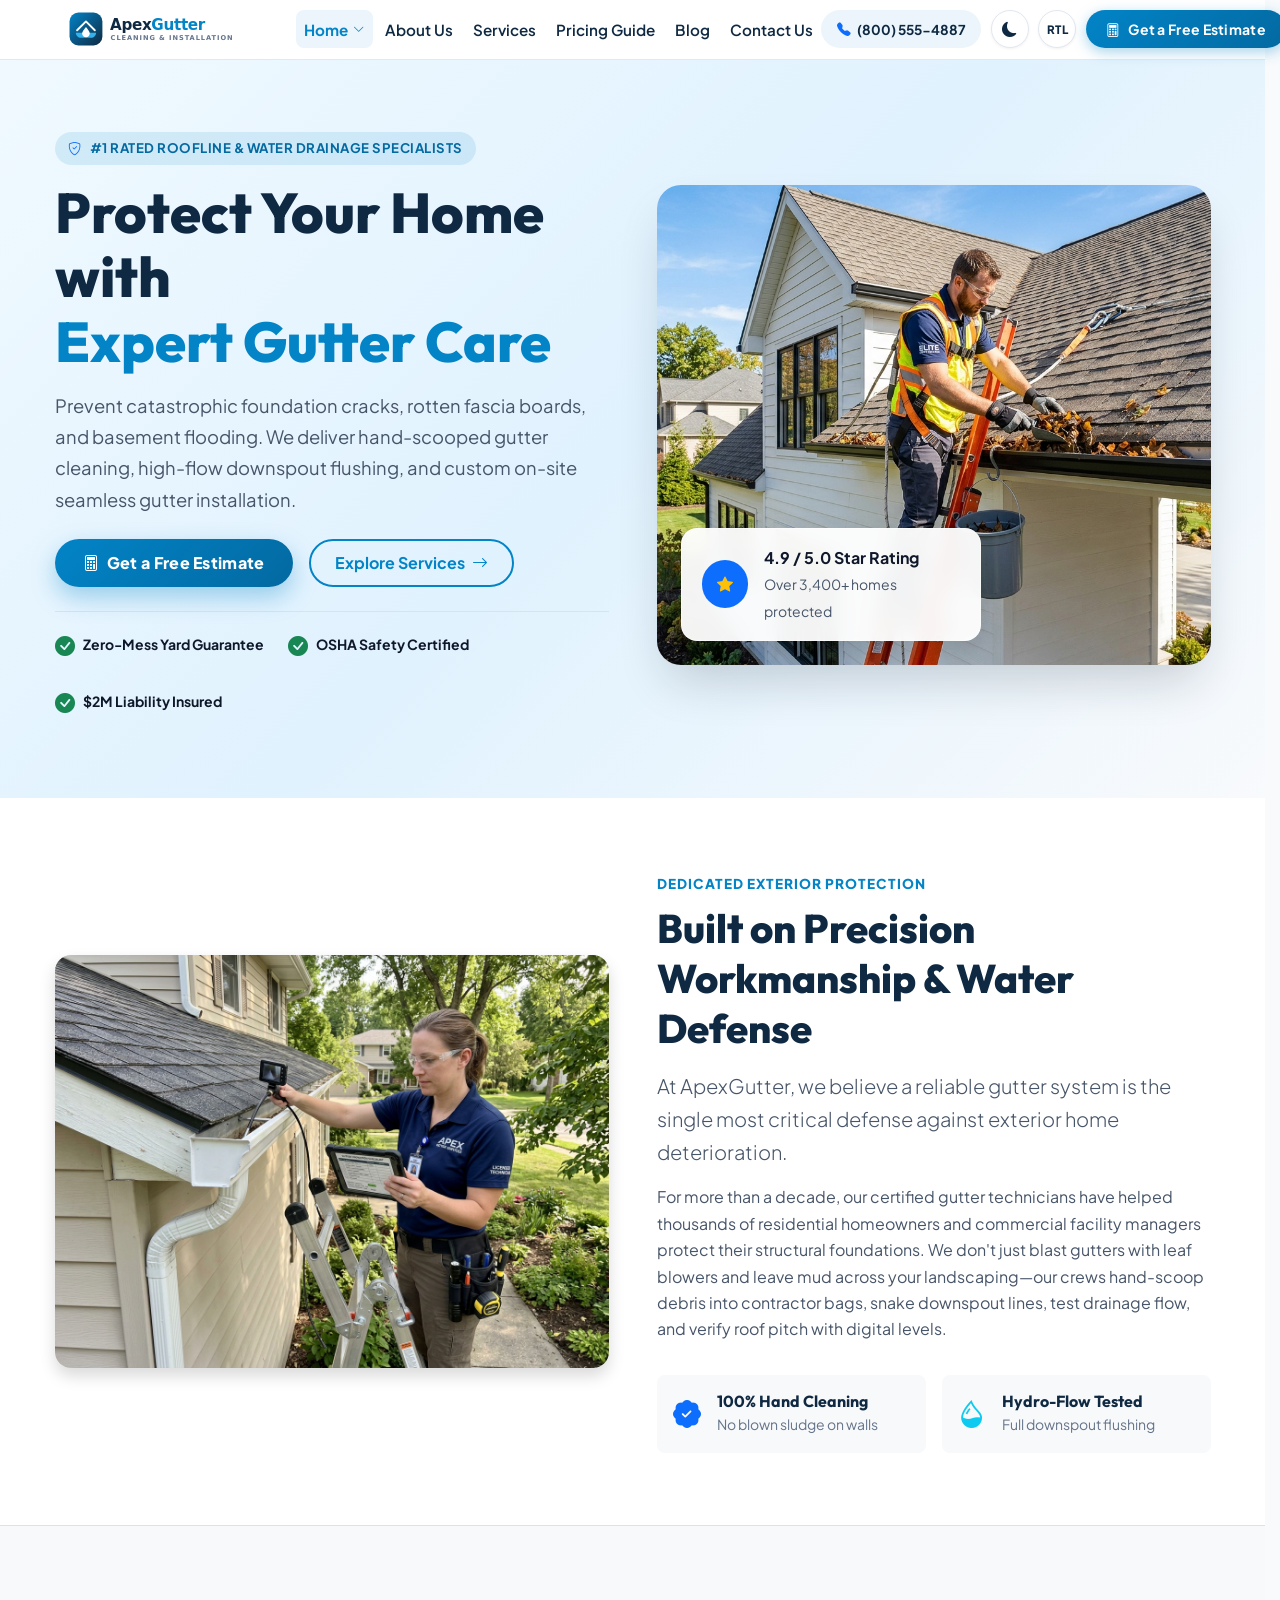
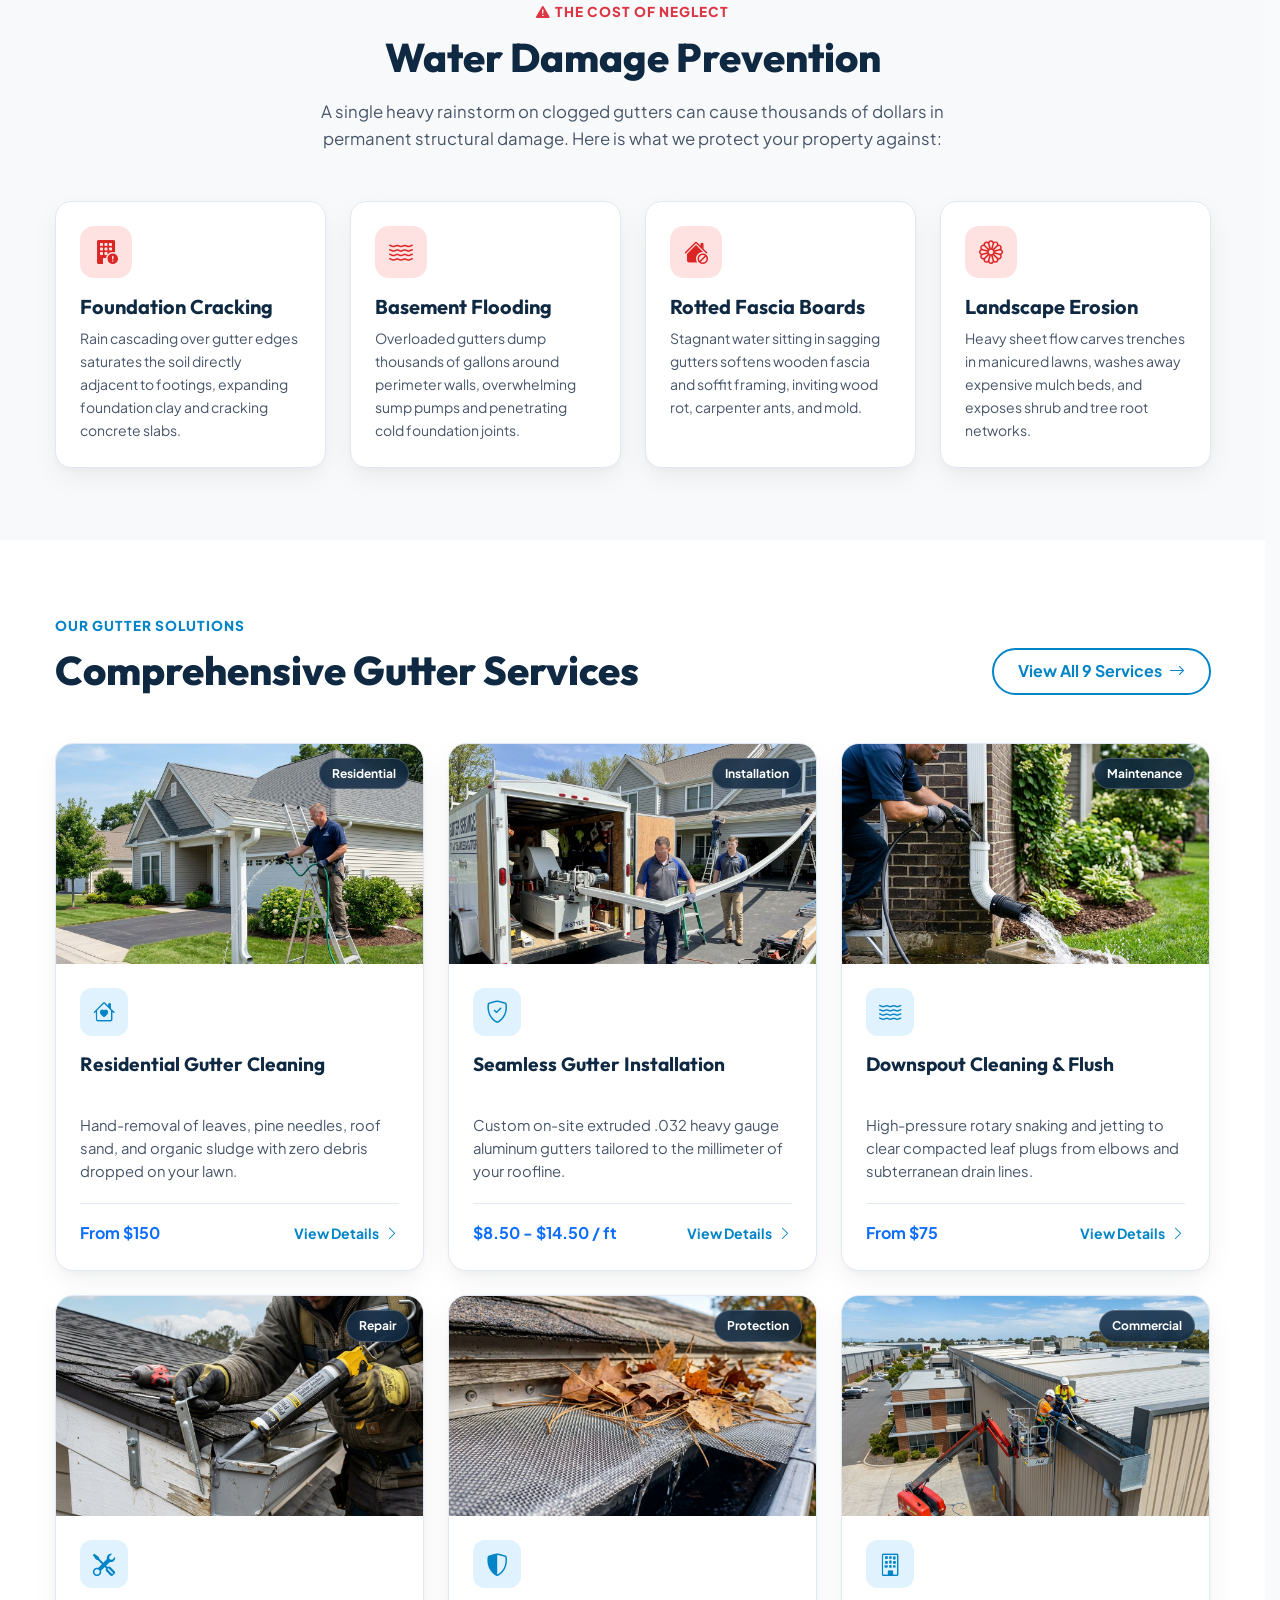
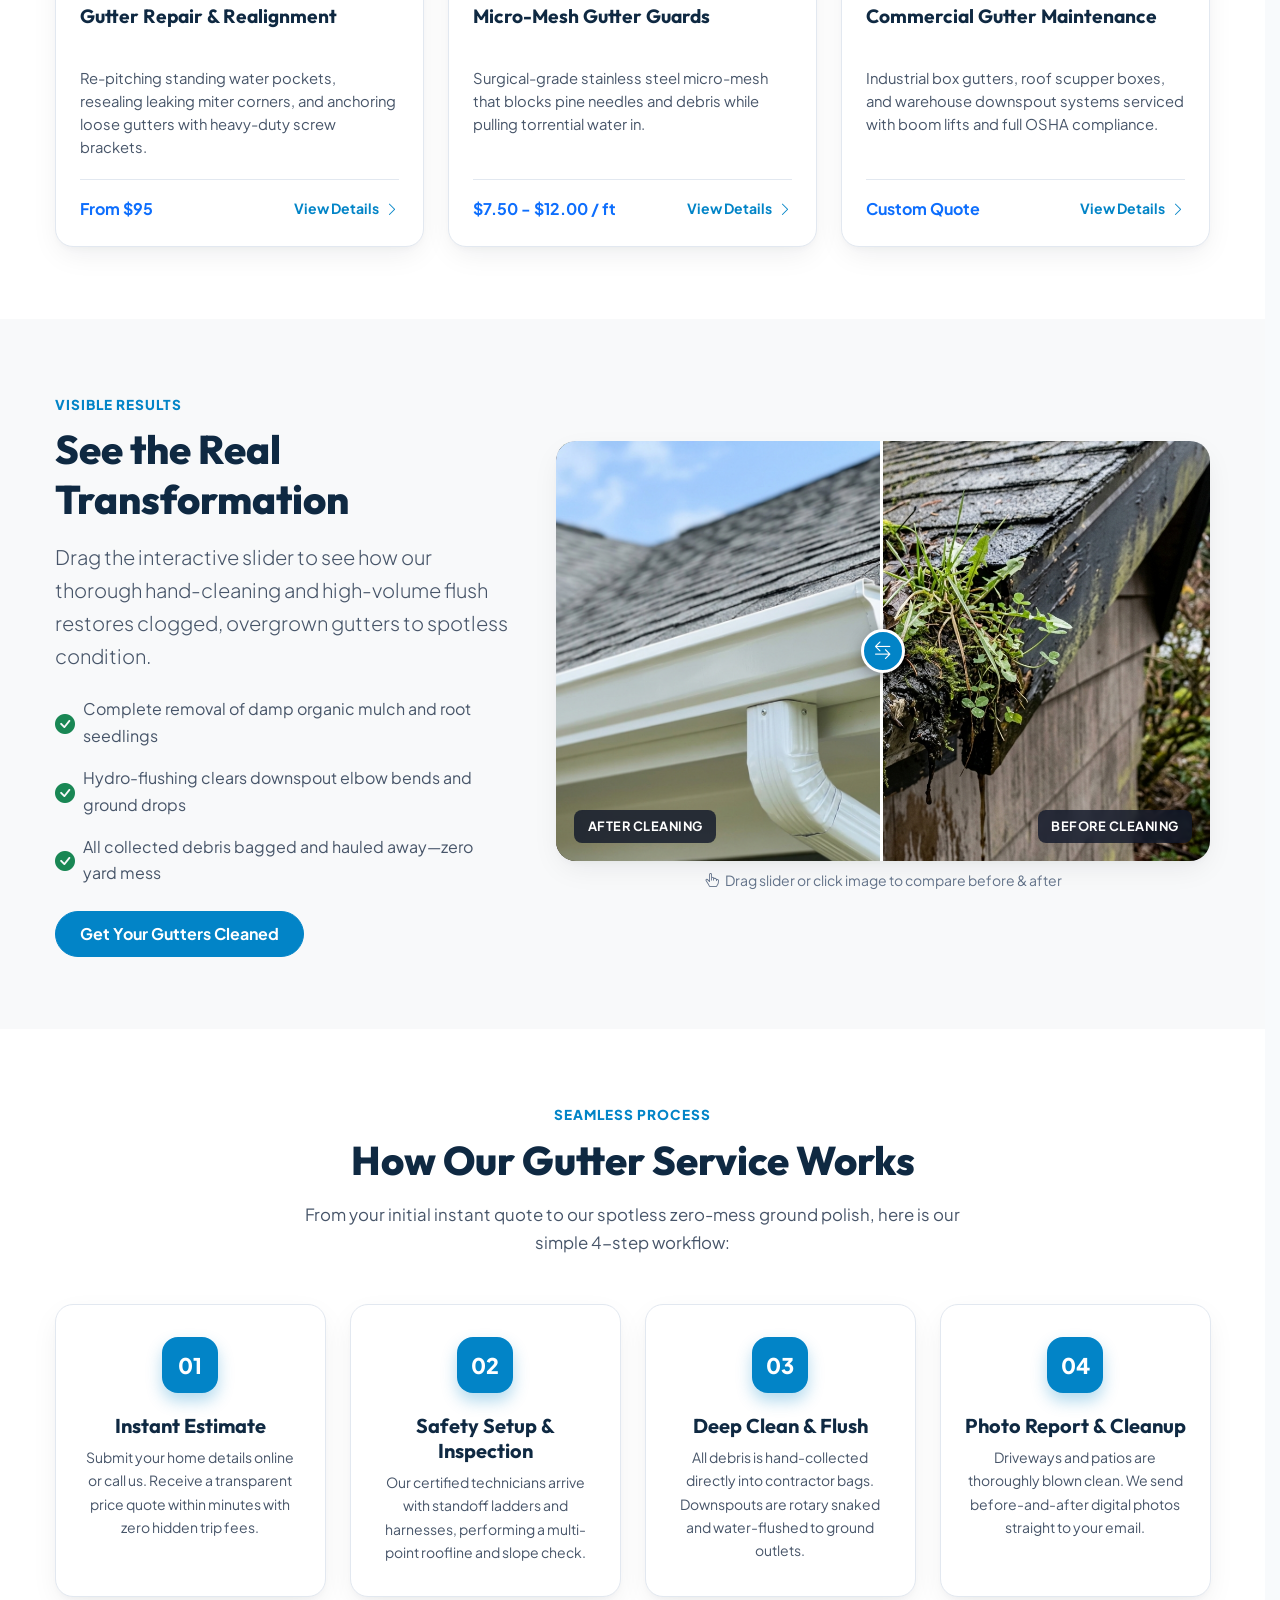
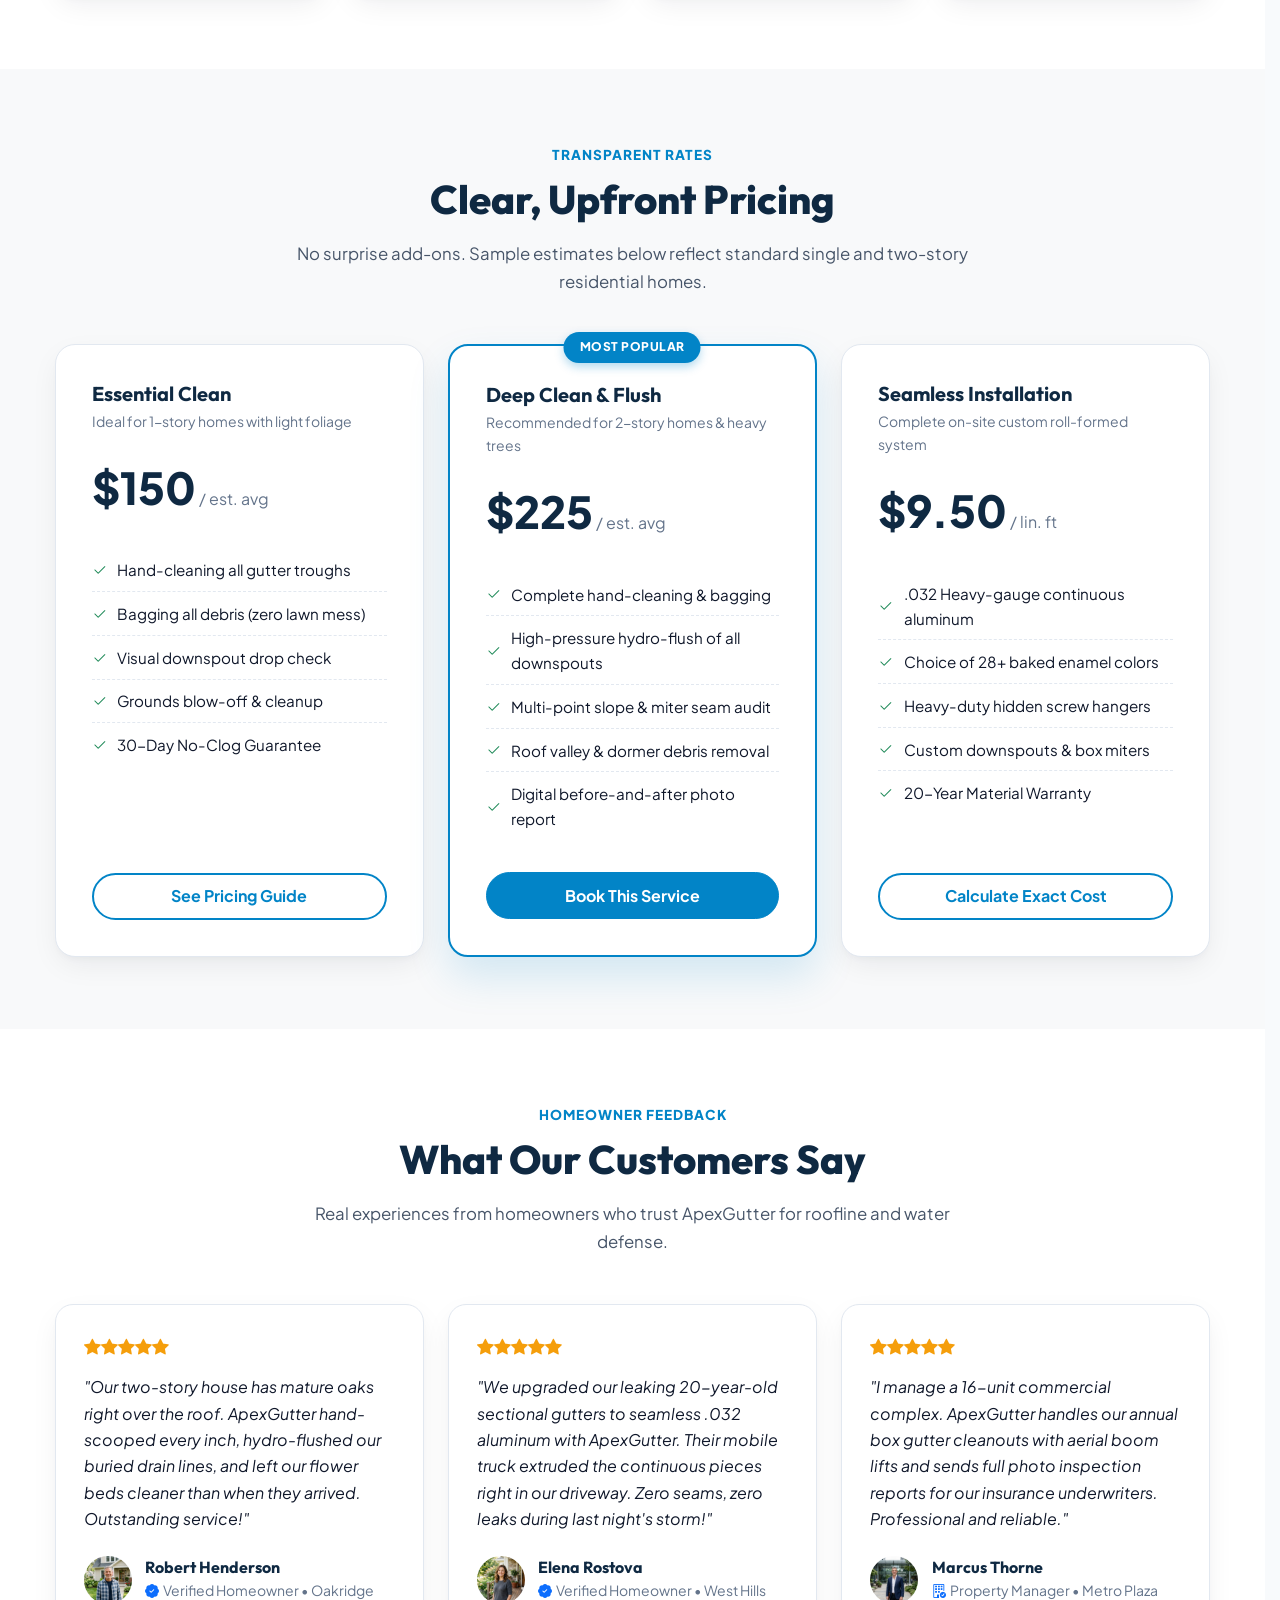
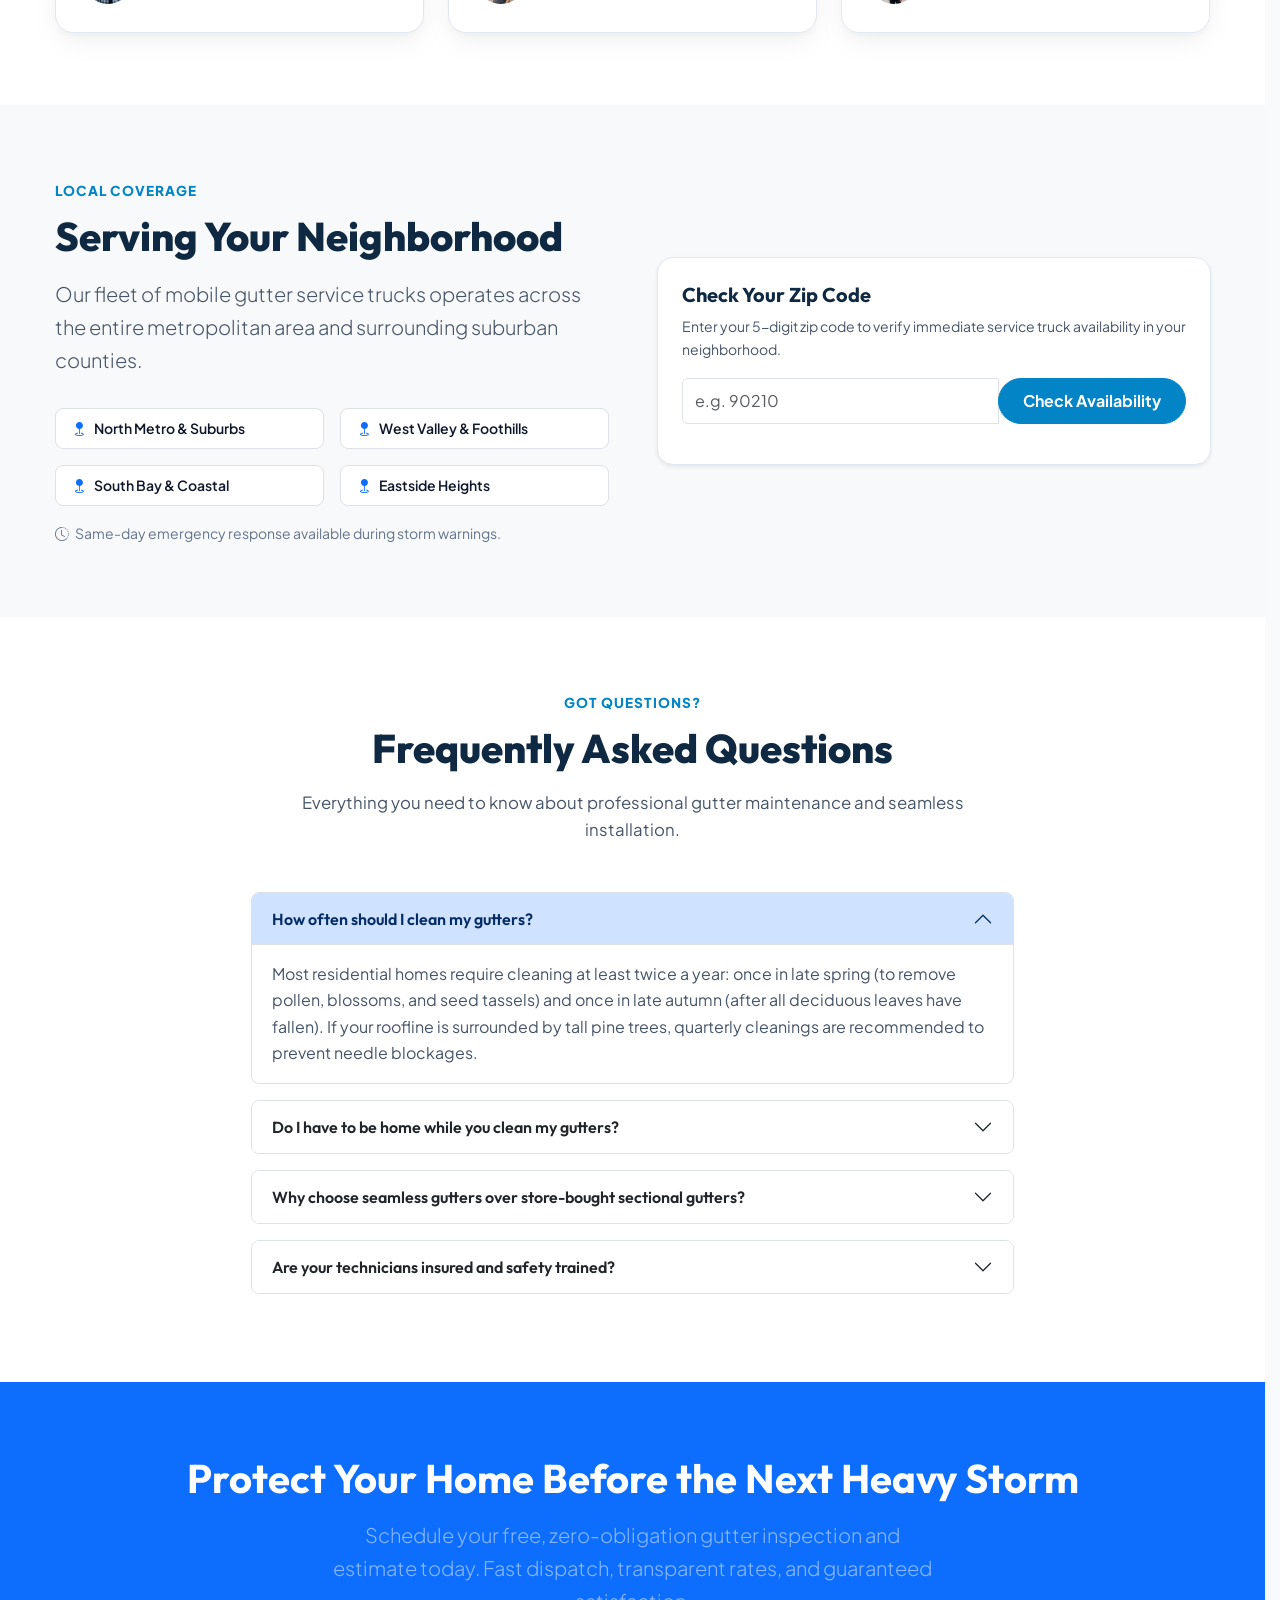
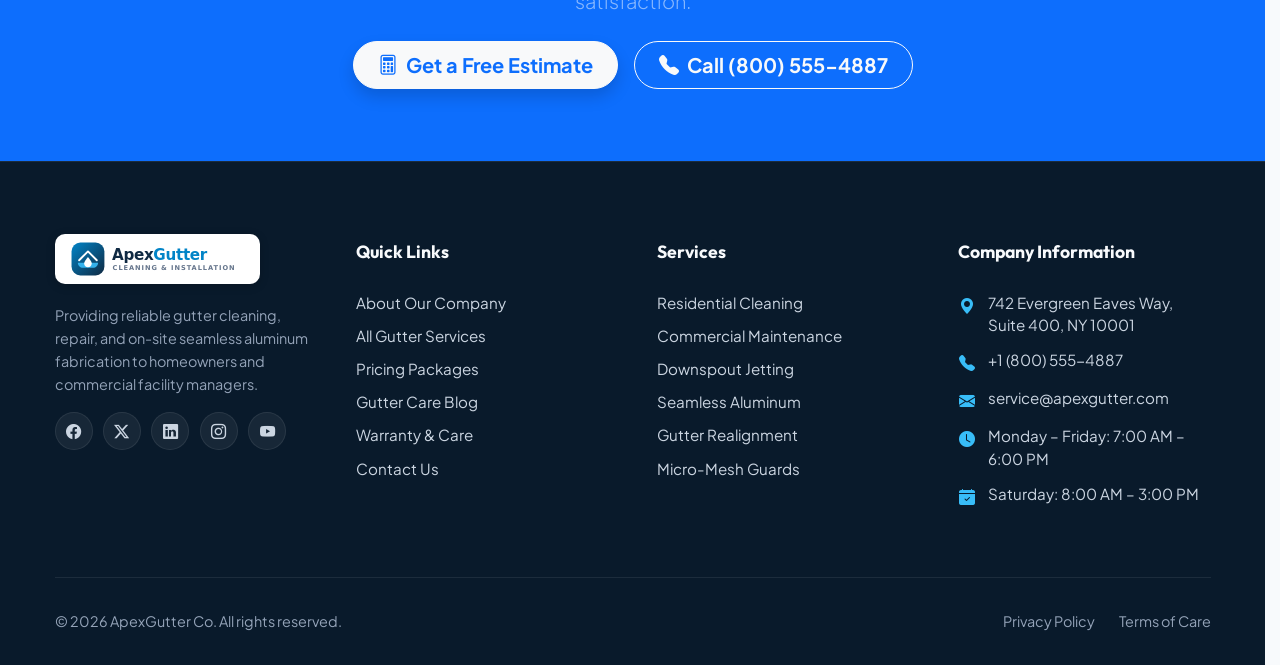
==== commit e3df4aa5: "updated version" ====
--- a/index.html
+++ b/index.html
@@ -112,7 +112,7 @@
     <div class="offcanvas offcanvas-end mobile-nav" tabindex="-1" id="mobileNav" aria-labelledby="mobileNavLabel">
       <div class="offcanvas-header border-bottom">
         <a href="index.html" class="text-decoration-none" id="mobileNavLabel">
-          <img src="assets/images/logo/logo.svg" alt="ApexGutter Logo" class="brand-logo-img" style="height:38px;">
+          <img src="assets/images/logo/logo.svg" alt="ApexGutter Logo" class="brand-logo-img">
         </a>
         <button type="button" class="btn-close" data-bs-dismiss="offcanvas" aria-label="Close menu"></button>
       </div>
@@ -824,8 +824,8 @@
       <div class="row g-4 g-lg-5">
         <div class="col-lg-3 col-md-6 mb-4 mb-lg-0">
           <div class="footer-brand-wrap">
-            <a href="index.html" aria-label="ApexGutter Home">
-              <img src="assets/images/logo/logo-dark.svg" alt="ApexGutter Logo" class="brand-logo-img">
+            <a href="index.html" class="footer-brand-link" aria-label="ApexGutter Home">
+              <img src="assets/images/logo/logo.svg" alt="ApexGutter Logo" class="brand-logo-img">
             </a>
           </div>
           <p class="small text-secondary mb-3">
--- a/assets/css/style.css
+++ b/assets/css/style.css
@@ -132,7 +132,7 @@
 }
 
 .brand-logo-img {
-  height: 40px;
+  height: 38px;
   width: auto;
   display: block;
 }
@@ -158,7 +158,7 @@
   font-weight: 600;
   font-size: 0.95rem;
   color: var(--sp-secondary);
-  height: 40px;
+  height: 38px;
   padding: 0 0.85rem;
   border-radius: 0;
   transition: color 0.2s ease;
@@ -1178,20 +1178,27 @@
 .site-footer .footer-brand-wrap {
   display: flex;
   align-items: center;
-  height: 38px;
-  min-height: 38px;
   margin-bottom: 1.25rem;
 }
 
-.site-footer .footer-brand-wrap a {
+.site-footer .footer-brand-wrap a,
+.site-footer .footer-brand-wrap .footer-brand-link {
   display: inline-flex;
   align-items: center;
+  background: #ffffff;
+  padding: 6px 14px;
+  border-radius: 10px;
+  box-shadow: 0 2px 10px rgba(0, 0, 0, 0.18);
+  transition: transform 0.2s ease, box-shadow 0.2s ease;
   text-decoration: none;
 }
 
-.site-footer .footer-brand-wrap a:hover {
-  padding-left: 0 !important;
-  padding-right: 0 !important;
+.site-footer .footer-brand-wrap a:hover,
+.site-footer .footer-brand-wrap .footer-brand-link:hover {
+  transform: translateY(-1px);
+  box-shadow: 0 4px 14px rgba(0, 0, 0, 0.25);
+  padding-left: 14px !important;
+  padding-right: 14px !important;
 }
 
 .site-footer .brand-logo-img,
@@ -1746,3 +1753,51 @@
   padding: 0 !important;
   vertical-align: middle;
 }
+
+
+/* ==========================================================================
+   Issue 4: Contact Page Section 2 Icon Containers Perfect Circular Shapes
+   ========================================================================== */
+.contact-info-circle {
+  width: 56px !important;
+  height: 56px !important;
+  min-width: 56px !important;
+  min-height: 56px !important;
+  border-radius: 50% !important;
+  display: inline-flex !important;
+  align-items: center !important;
+  justify-content: center !important;
+  flex-shrink: 0 !important;
+  padding: 0 !important;
+  line-height: 1 !important;
+}
+
+.contact-info-circle i {
+  display: inline-flex !important;
+  align-items: center !important;
+  justify-content: center !important;
+  line-height: 1 !important;
+  margin: 0 !important;
+  padding: 0 !important;
+}
+
+/* ==========================================================================
+   Issue 5: Home Page 2 Seasonal Maintenance Calendar Reduced Label Sizes
+   ========================================================================== */
+#seasonalSchedule .card .badge,
+.seasonal-badge {
+  display: inline-flex !important;
+  align-items: center !important;
+  justify-content: center !important;
+  align-self: center !important;
+  width: fit-content !important;
+  max-width: fit-content !important;
+  padding: 0.35rem 0.95rem !important;
+  font-size: 0.78rem !important;
+  font-weight: 700 !important;
+  line-height: 1.25 !important;
+  letter-spacing: 0.02em !important;
+  border-radius: 999px !important;
+  margin-left: auto !important;
+  margin-right: auto !important;
+}
--- a/assets/css/dark.css
+++ b/assets/css/dark.css
@@ -604,6 +604,11 @@
   opacity: 1;
 }
 
+[data-bs-theme="dark"] .site-footer .footer-brand-wrap .footer-brand-link,
+[data-bs-theme="dark"] .site-footer .footer-brand-wrap a {
+  background-color: #ffffff !important;
+}
+
 /* 20. Component Harmonization in Dark Mode */
 [data-bs-theme="dark"] .damage-icon-wrap {
   background: rgba(239, 68, 68, 0.18) !important;
--- a/assets/css/responsive.css
+++ b/assets/css/responsive.css
@@ -40,6 +40,111 @@
     max-width: 1320px;
   }
 }
+
+/* ==========================================================================
+   Tablet Landscape / 1024px Screen Resolution (992px - 1199.98px)
+   Navbar Layout Optimization & Overflow Prevention
+   ========================================================================== */
+@media (min-width: 992px) and (max-width: 1199.98px) {
+  .site-header .navbar > .container {
+    max-width: 100% !important;
+    padding-left: 1.25rem !important;
+    padding-right: 1.25rem !important;
+    display: flex !important;
+    flex-wrap: nowrap !important;
+    align-items: center !important;
+  }
+
+  .site-header .navbar-brand {
+    margin-inline-end: 0.75rem !important;
+    flex-shrink: 0 !important;
+  }
+
+  .site-header .navbar-brand .brand-logo-img {
+    height: 34px !important;
+    width: auto !important;
+  }
+
+  .site-header .navbar-collapse {
+    display: flex !important;
+    flex-basis: auto !important;
+    flex-grow: 1 !important;
+    align-items: center !important;
+    justify-content: space-between !important;
+    min-width: 0 !important;
+  }
+
+  .site-header .navbar-nav {
+    display: flex !important;
+    flex-direction: row !important;
+    align-items: center !important;
+    gap: 0.15rem !important;
+    margin-left: auto !important;
+    margin-right: auto !important;
+    flex-shrink: 1 !important;
+  }
+
+  .site-header .navbar-nav .nav-link {
+    padding: 0 0.5rem !important;
+    font-size: 0.85rem !important;
+    height: 36px !important;
+    white-space: nowrap !important;
+    gap: 0.2rem !important;
+  }
+
+  .site-header .dropdown-toggle .bi-chevron-down {
+    font-size: 0.65rem !important;
+  }
+
+  .site-header .header-actions {
+    display: flex !important;
+    align-items: center !important;
+    gap: 0.45rem !important;
+    flex-shrink: 0 !important;
+    margin-inline-start: 0.5rem !important;
+  }
+
+  .site-header .nav-icon-btn {
+    width: 34px !important;
+    height: 34px !important;
+    font-size: 0.88rem !important;
+    flex-shrink: 0 !important;
+  }
+
+  .site-header .nav-phone-link {
+    display: none !important;
+  }
+
+  .site-header .header-actions .btn-cta {
+    padding: 0 0.85rem !important;
+    font-size: 0.82rem !important;
+    height: 36px !important;
+    white-space: nowrap !important;
+    letter-spacing: 0 !important;
+    flex-shrink: 0 !important;
+  }
+
+  .site-header .header-actions .btn-cta i {
+    font-size: 0.82rem !important;
+    margin-right: 0.3rem !important;
+  }
+
+  [dir="rtl"] .site-header .navbar-brand {
+    margin-left: 0.75rem !important;
+    margin-right: 0 !important;
+  }
+
+  [dir="rtl"] .site-header .header-actions {
+    margin-inline-start: 0 !important;
+    margin-inline-end: 0.5rem !important;
+  }
+
+  [dir="rtl"] .site-header .header-actions .btn-cta i {
+    margin-right: 0 !important;
+    margin-left: 0.3rem !important;
+  }
+}
+
 
 /* Medium Tablets & Below (<= 991.98px) */
 @media (max-width: 991.98px) {
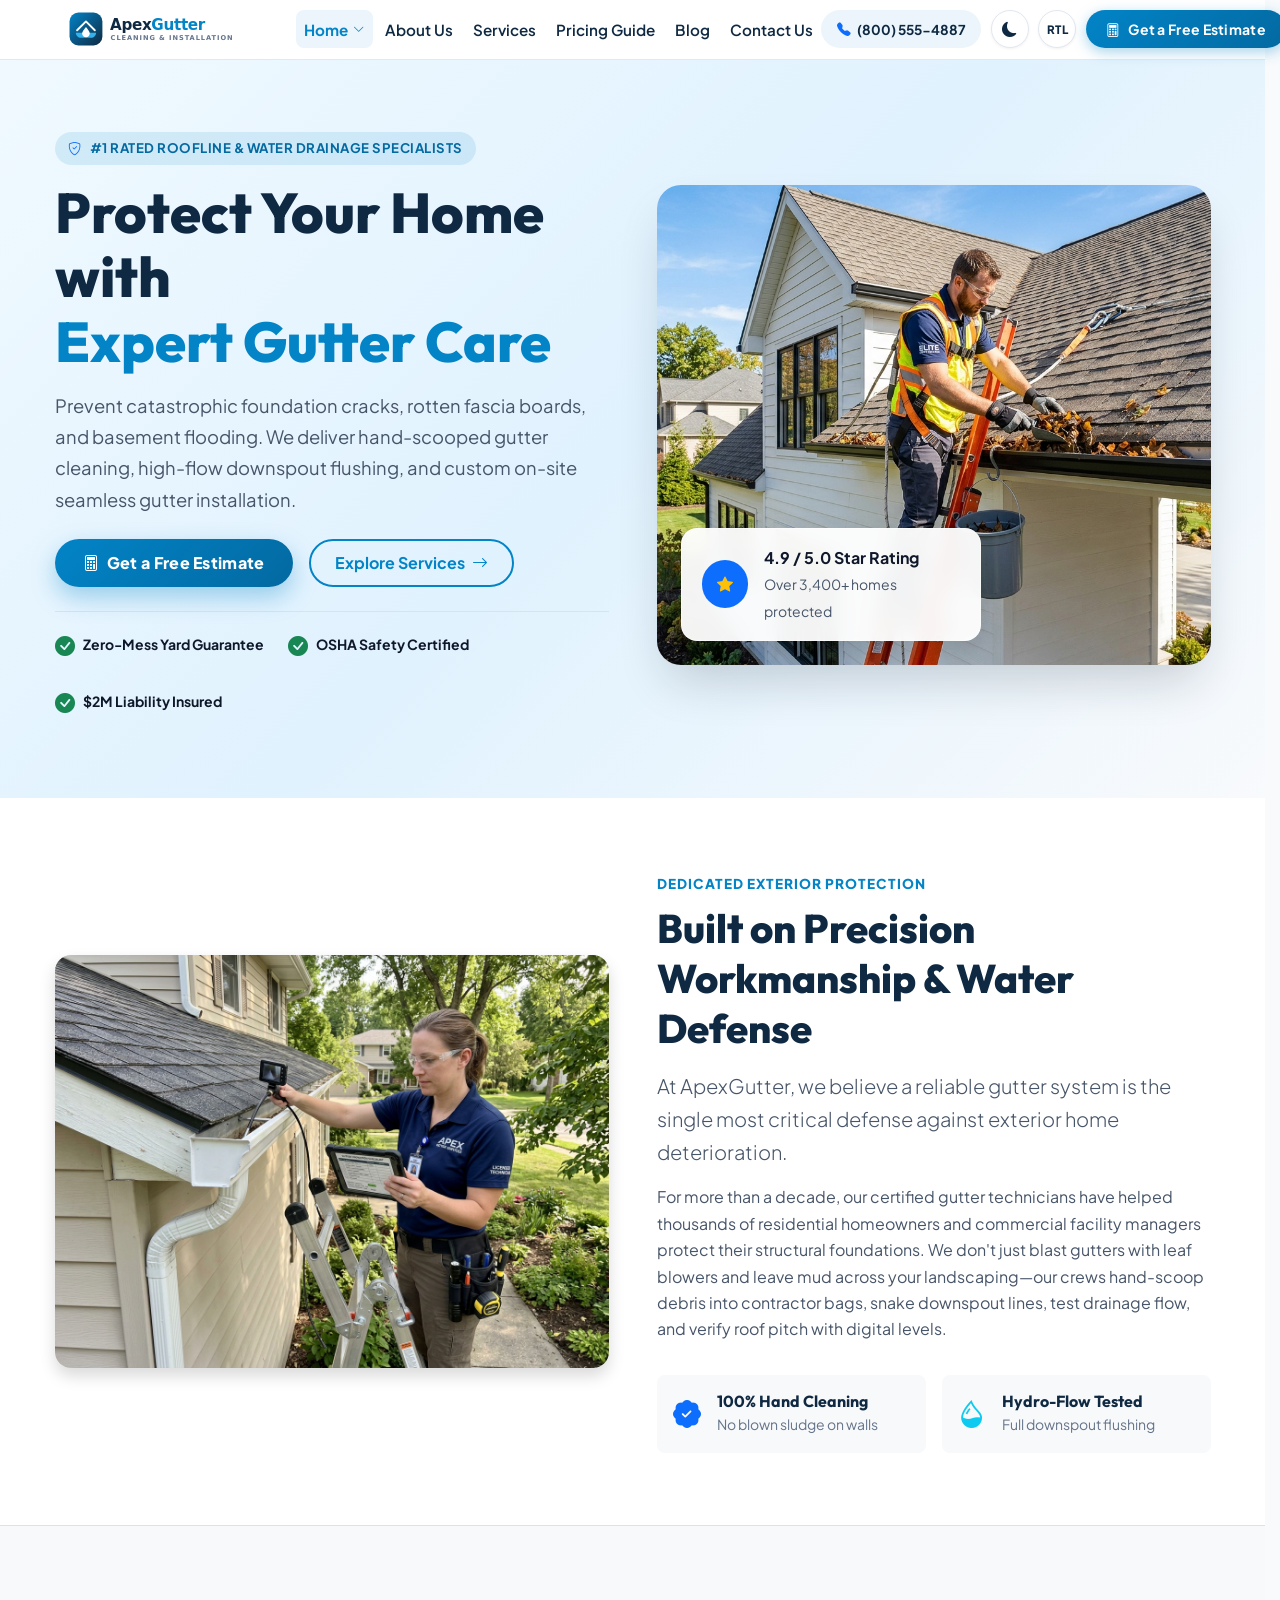
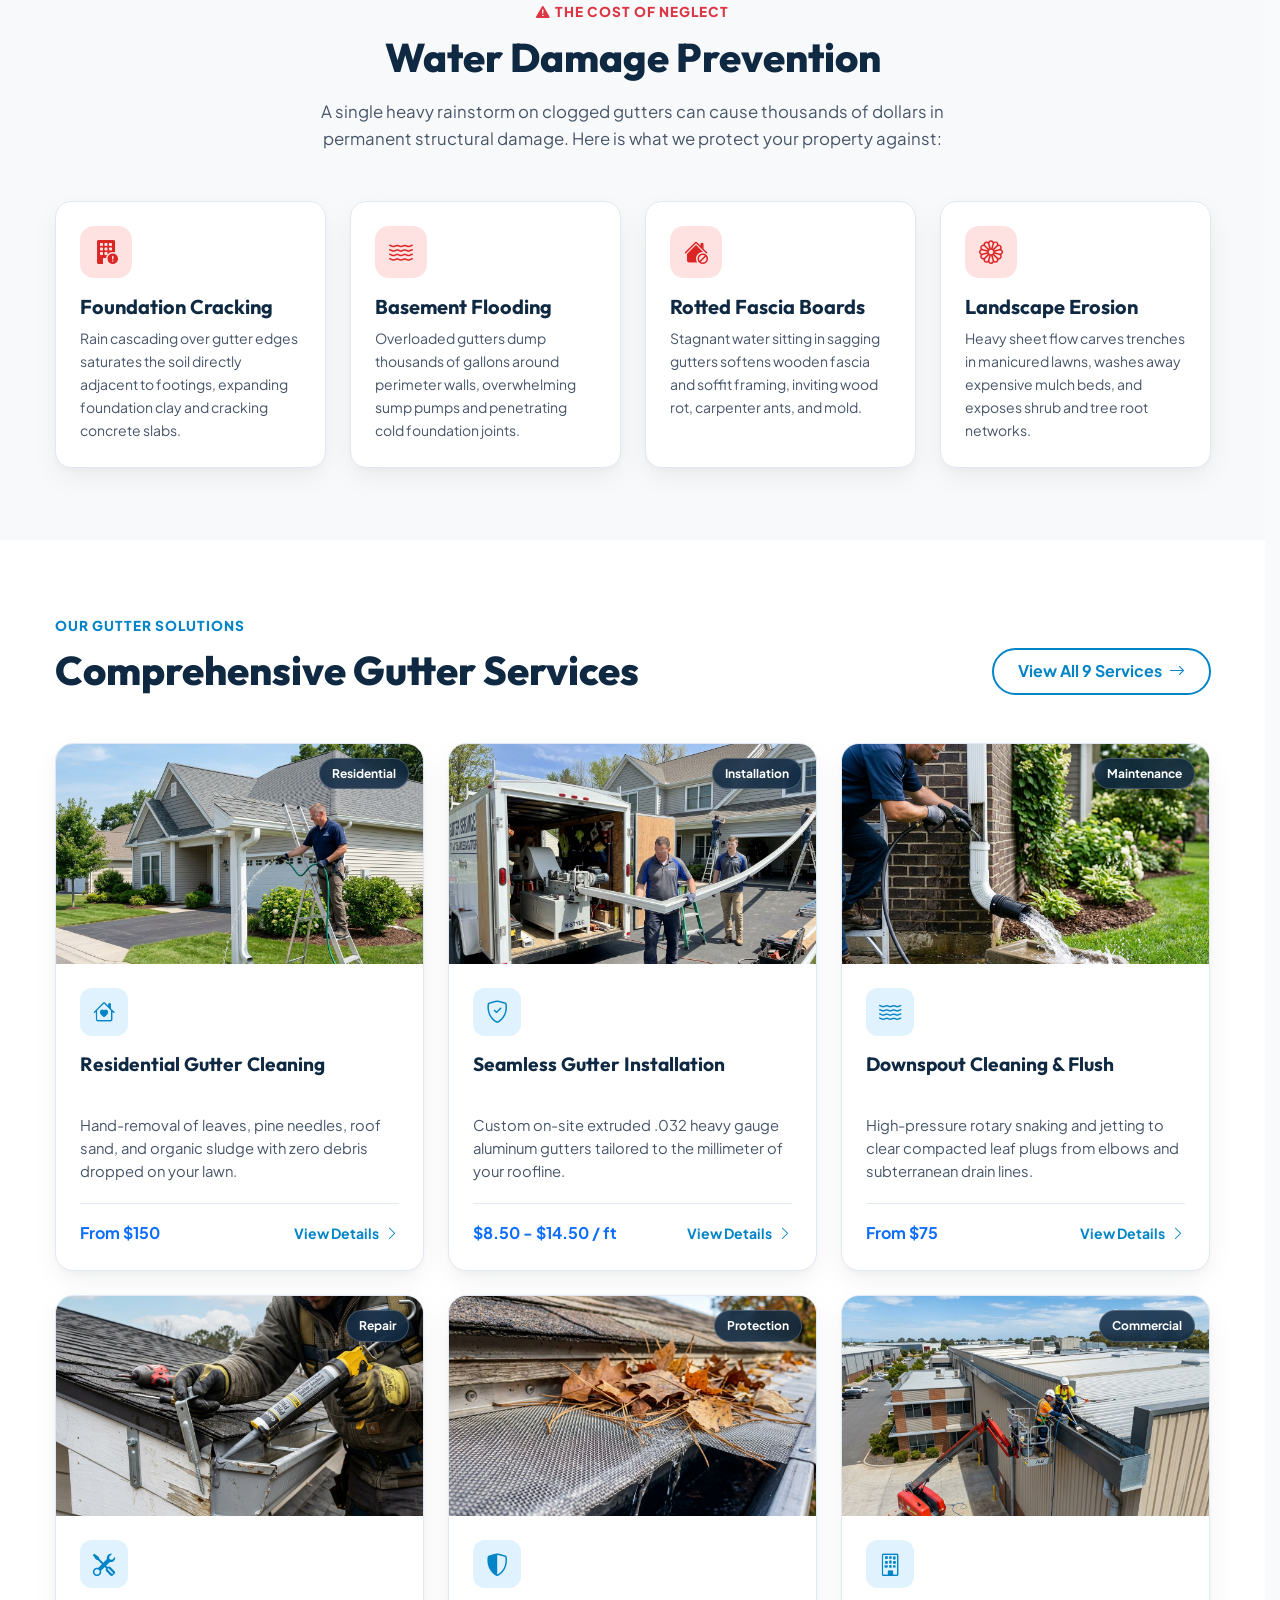
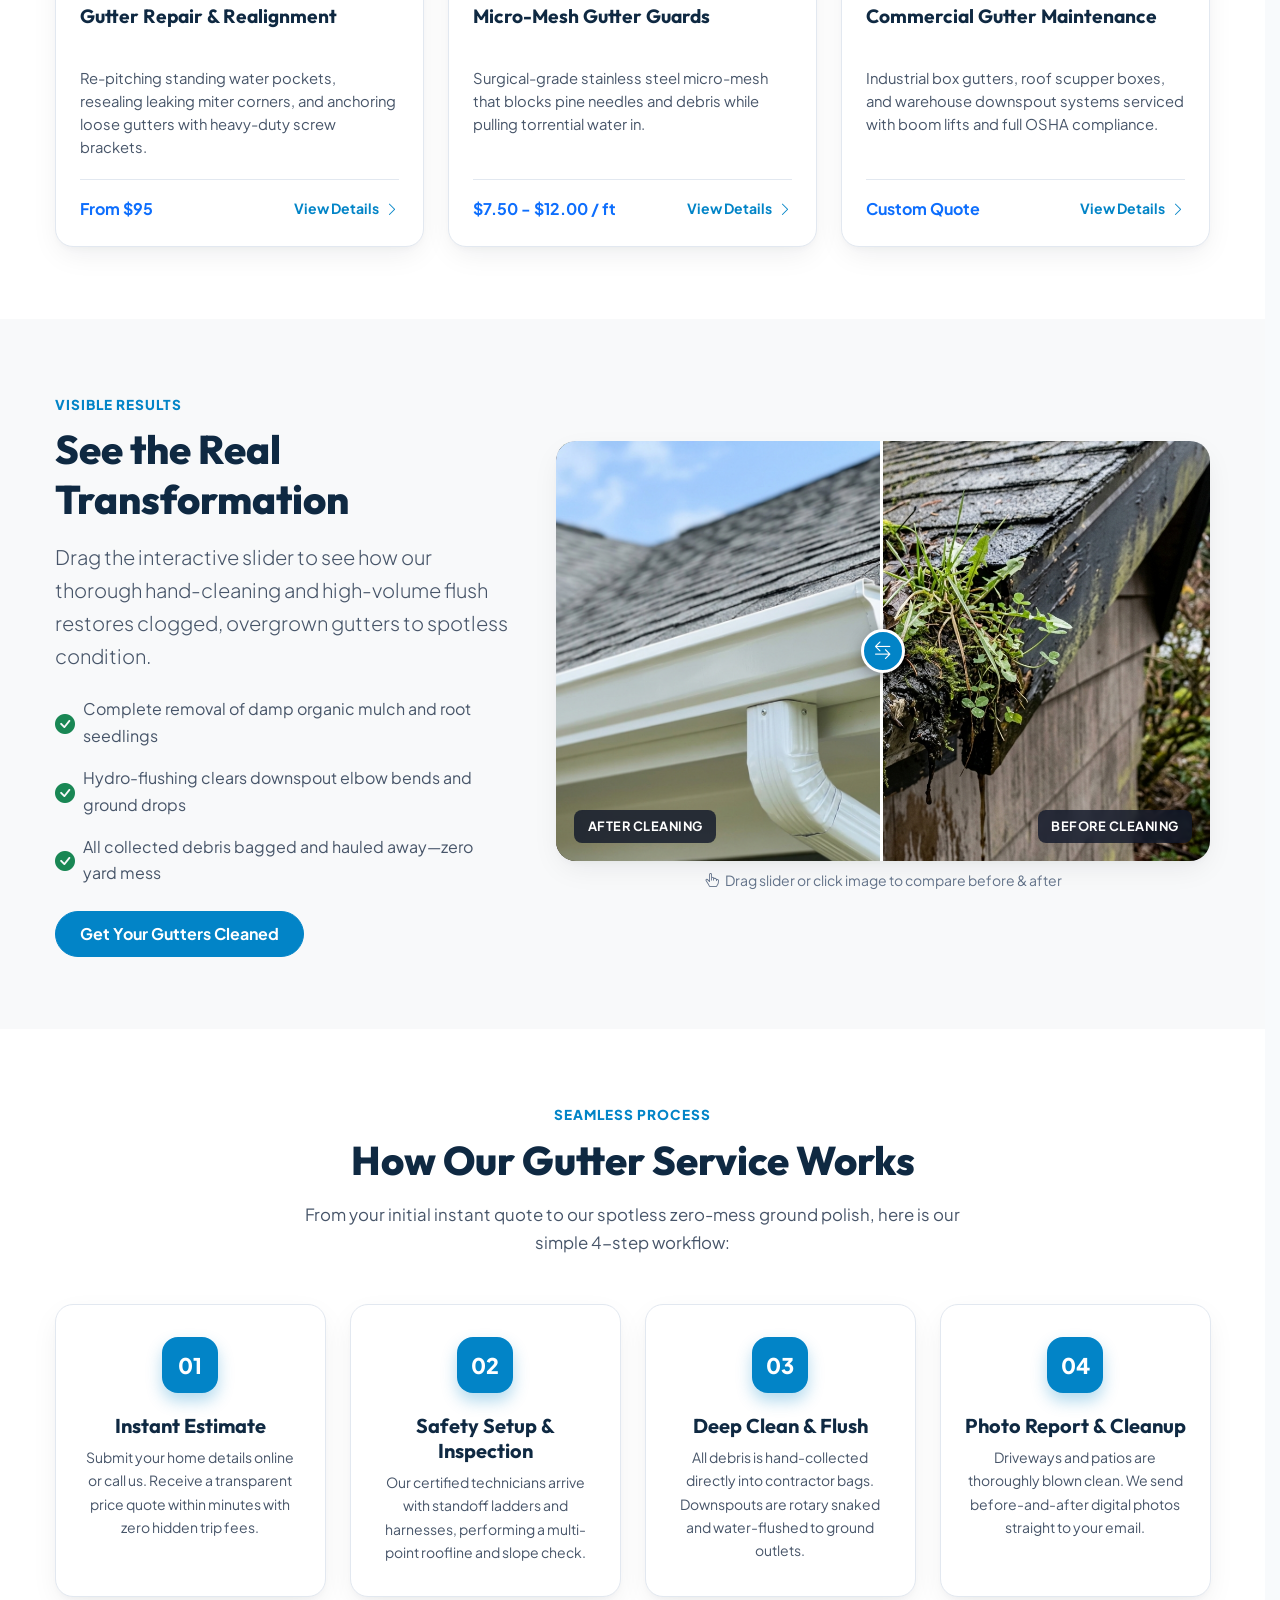
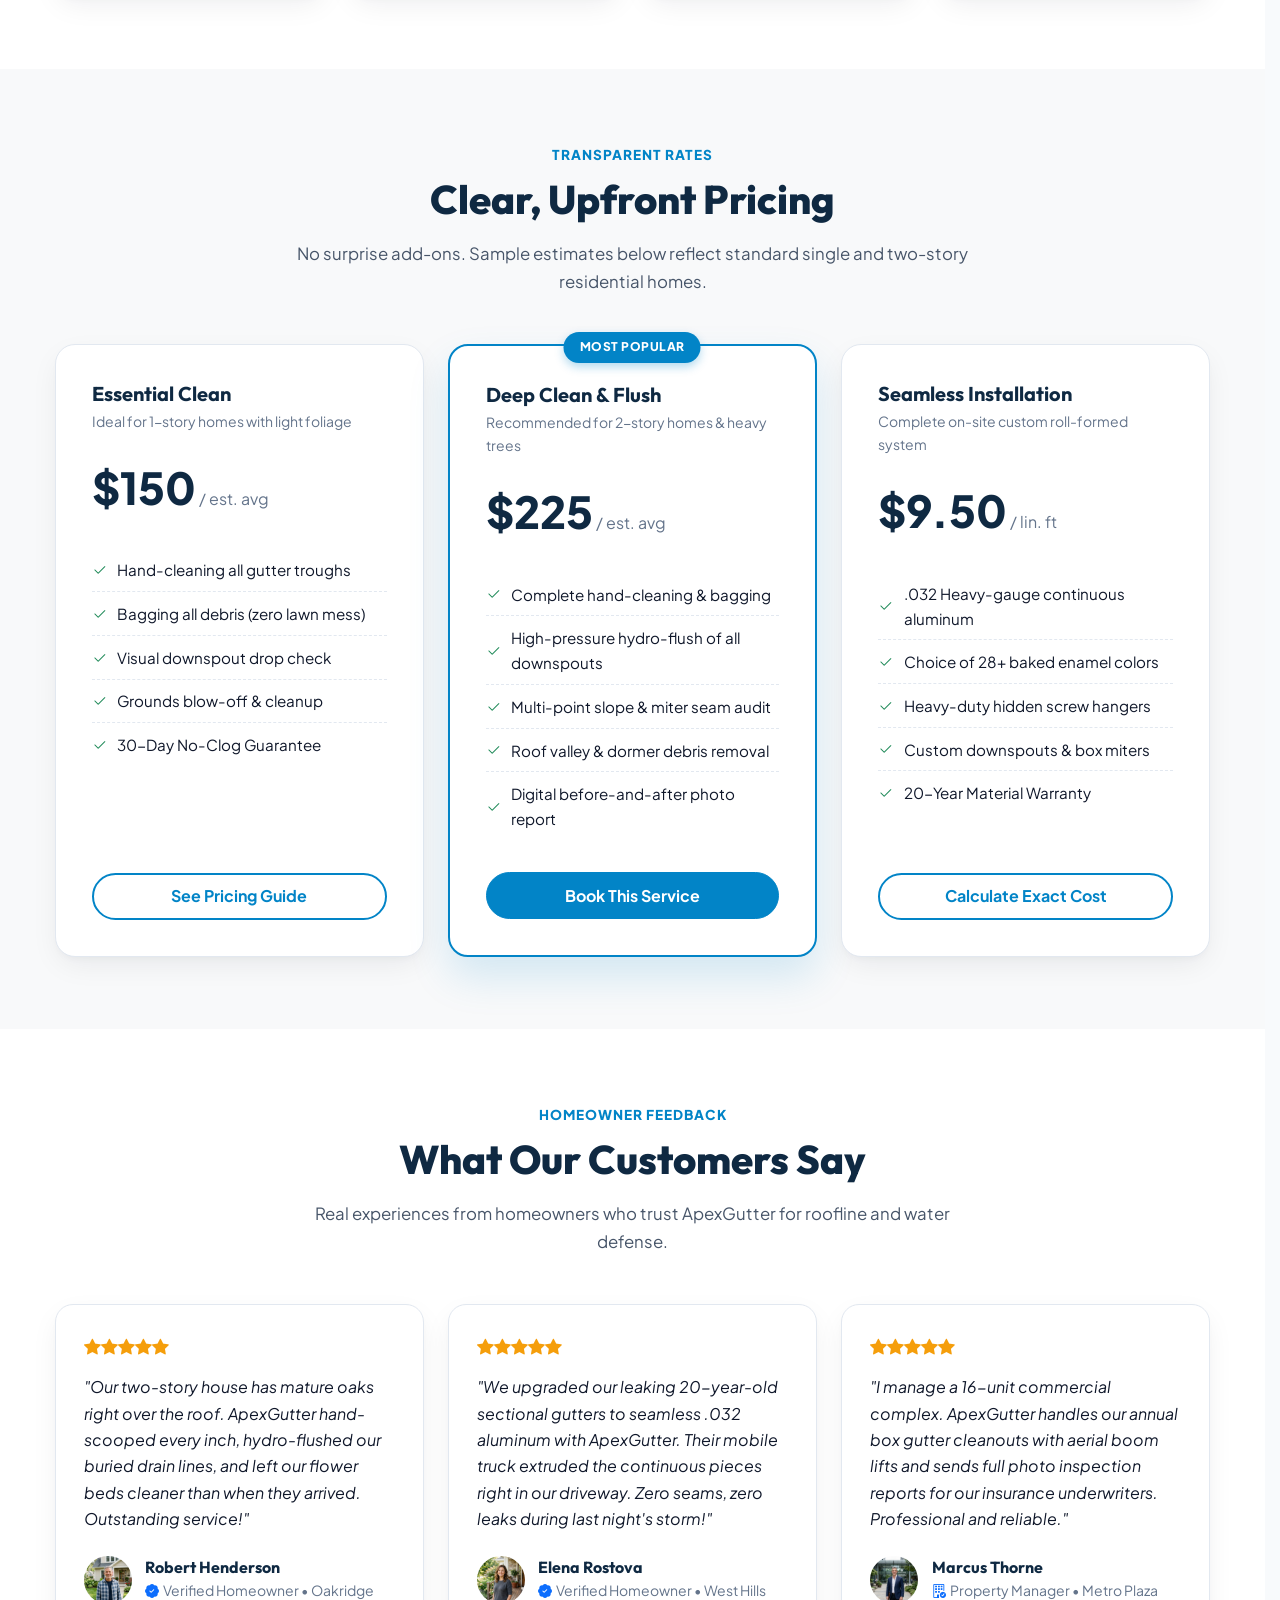
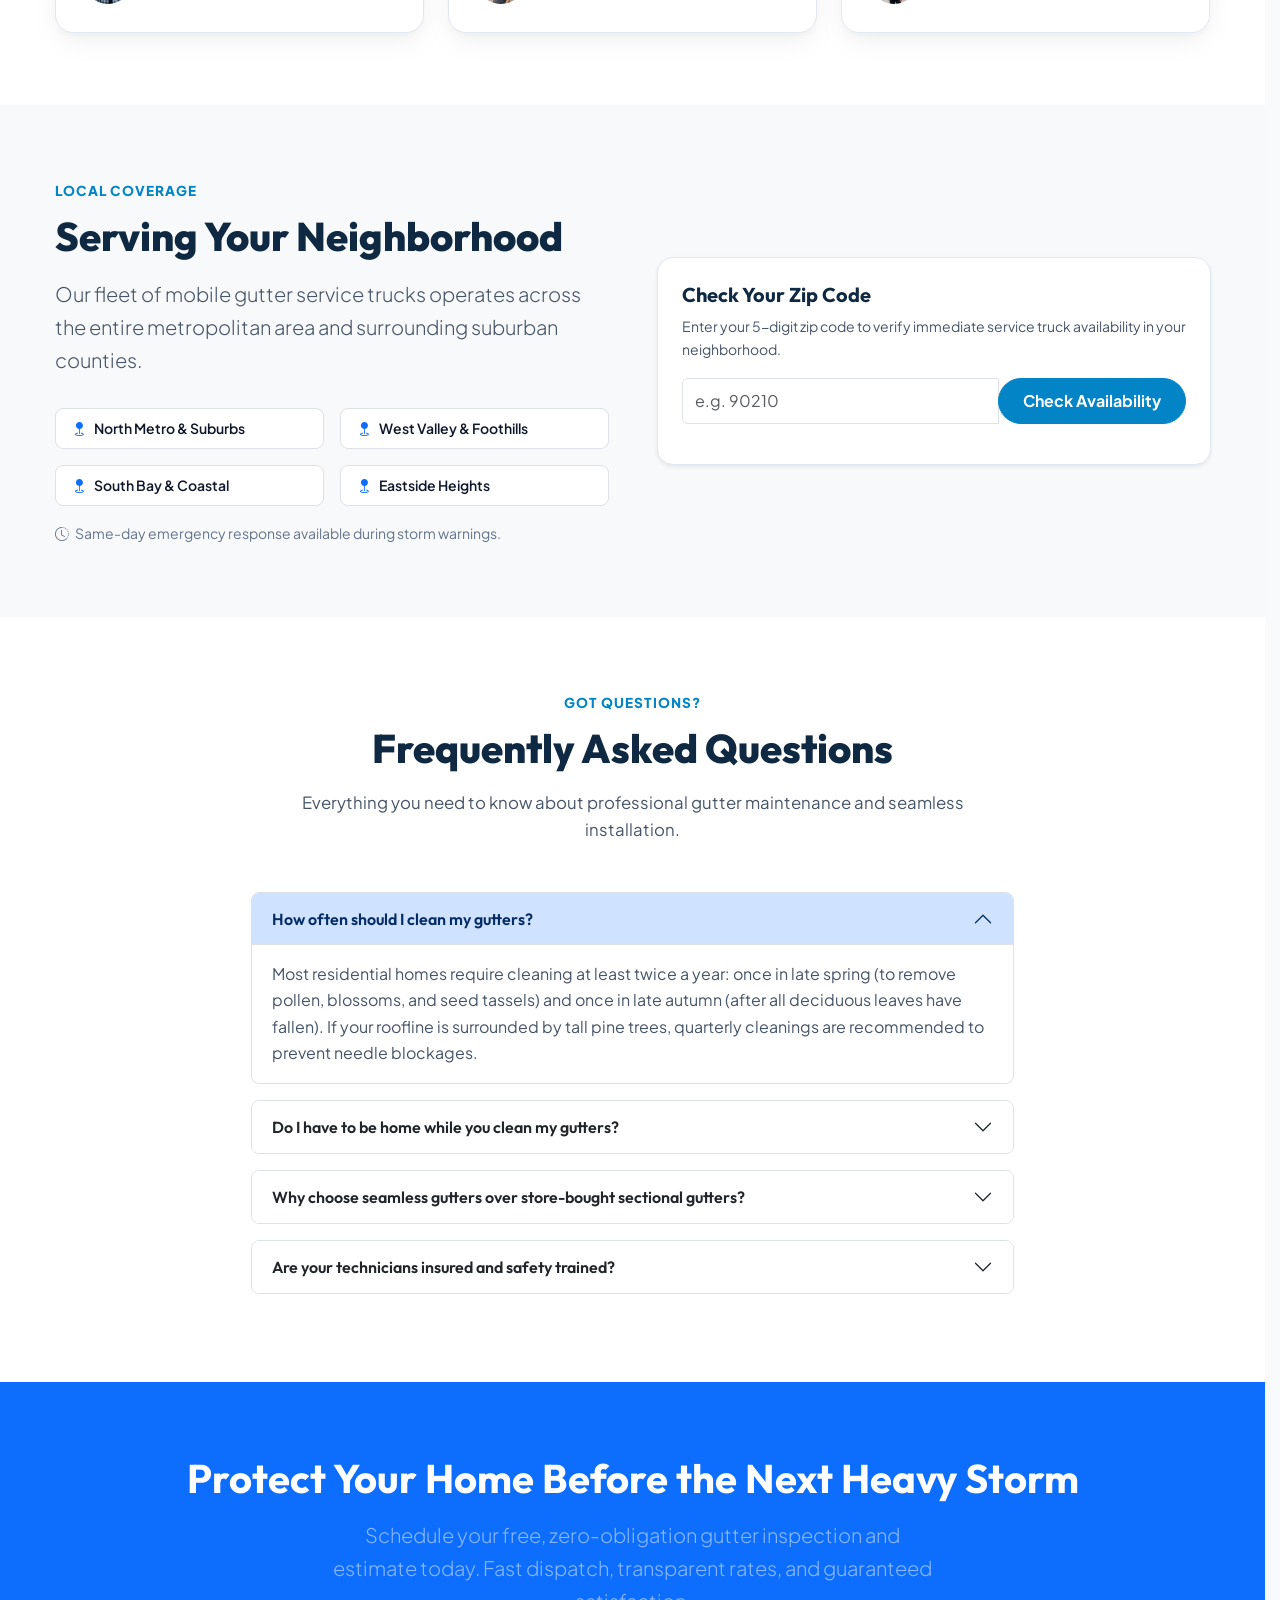
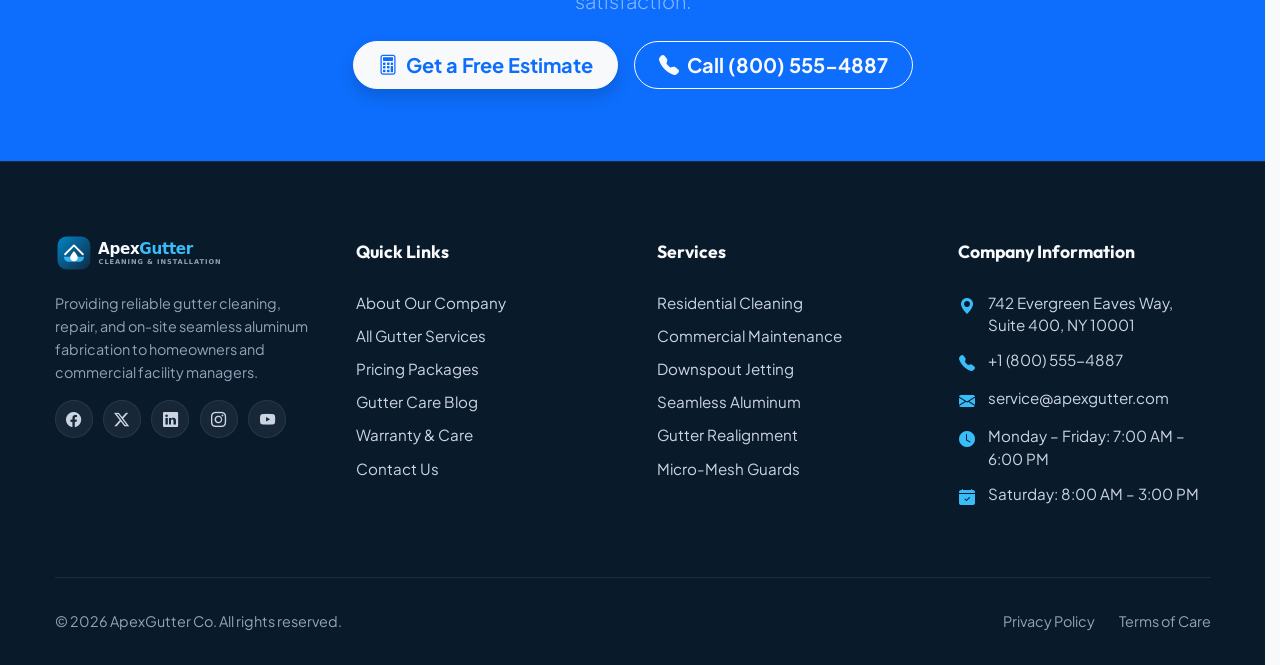
==== commit 8eb3356c: "updated version" ====
--- a/index.html
+++ b/index.html
@@ -824,8 +824,8 @@
       <div class="row g-4 g-lg-5">
         <div class="col-lg-3 col-md-6 mb-4 mb-lg-0">
           <div class="footer-brand-wrap">
-            <a href="index.html" class="footer-brand-link" aria-label="ApexGutter Home">
-              <img src="assets/images/logo/logo.svg" alt="ApexGutter Logo" class="brand-logo-img">
+            <a href="index.html" aria-label="ApexGutter Home">
+              <img src="assets/images/logo/logo-dark.svg" alt="ApexGutter Logo" class="brand-logo-img">
             </a>
           </div>
           <p class="small text-secondary mb-3">
--- a/assets/css/style.css
+++ b/assets/css/style.css
@@ -1178,6 +1178,8 @@
 .site-footer .footer-brand-wrap {
   display: flex;
   align-items: center;
+  height: 38px;
+  min-height: 38px;
   margin-bottom: 1.25rem;
 }
 
@@ -1185,20 +1187,21 @@
 .site-footer .footer-brand-wrap .footer-brand-link {
   display: inline-flex;
   align-items: center;
-  background: #ffffff;
-  padding: 6px 14px;
-  border-radius: 10px;
-  box-shadow: 0 2px 10px rgba(0, 0, 0, 0.18);
-  transition: transform 0.2s ease, box-shadow 0.2s ease;
   text-decoration: none;
+  background: transparent !important;
+  padding: 0 !important;
+  border-radius: 0 !important;
+  box-shadow: none !important;
+  transition: opacity 0.2s ease;
 }
 
 .site-footer .footer-brand-wrap a:hover,
 .site-footer .footer-brand-wrap .footer-brand-link:hover {
-  transform: translateY(-1px);
-  box-shadow: 0 4px 14px rgba(0, 0, 0, 0.25);
-  padding-left: 14px !important;
-  padding-right: 14px !important;
+  opacity: 0.9;
+  padding-left: 0 !important;
+  padding-right: 0 !important;
+  transform: none !important;
+  box-shadow: none !important;
 }
 
 .site-footer .brand-logo-img,
--- a/assets/css/dark.css
+++ b/assets/css/dark.css
@@ -604,11 +604,6 @@
   opacity: 1;
 }
 
-[data-bs-theme="dark"] .site-footer .footer-brand-wrap .footer-brand-link,
-[data-bs-theme="dark"] .site-footer .footer-brand-wrap a {
-  background-color: #ffffff !important;
-}
-
 /* 20. Component Harmonization in Dark Mode */
 [data-bs-theme="dark"] .damage-icon-wrap {
   background: rgba(239, 68, 68, 0.18) !important;
